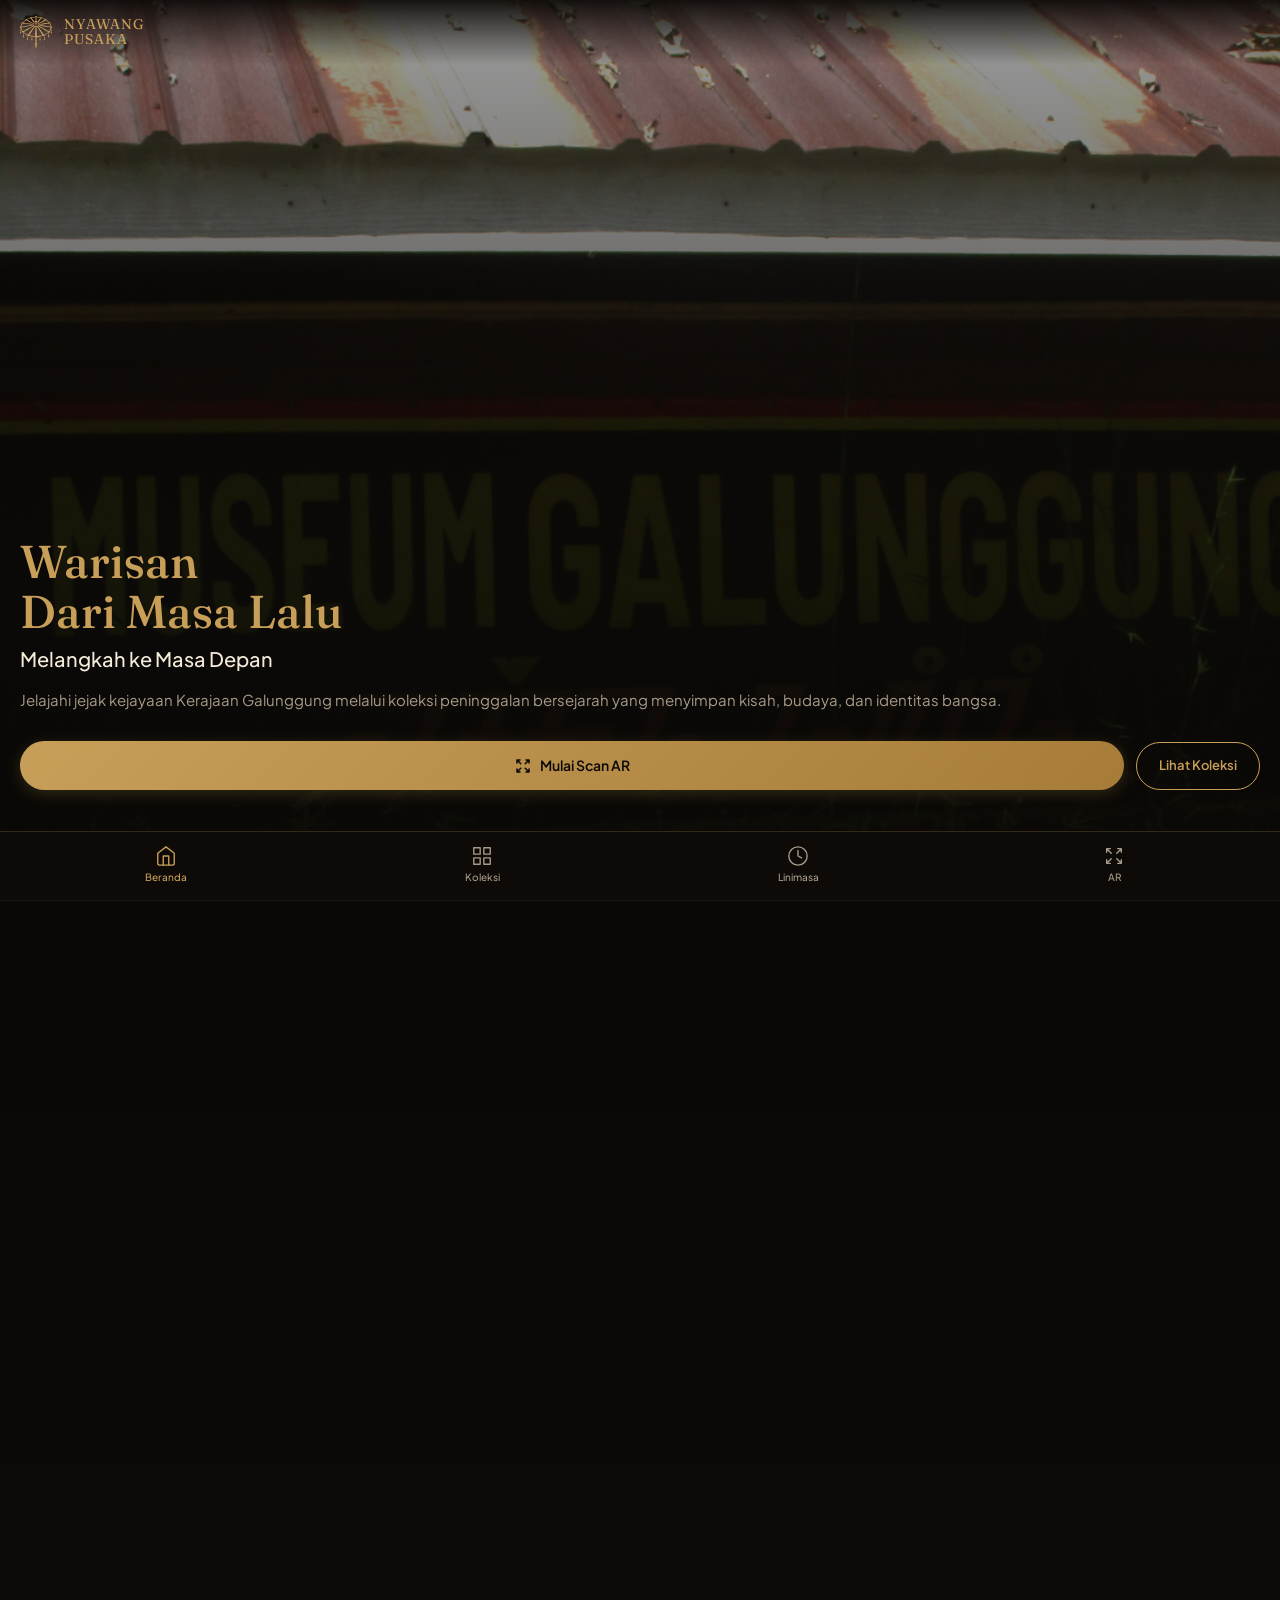
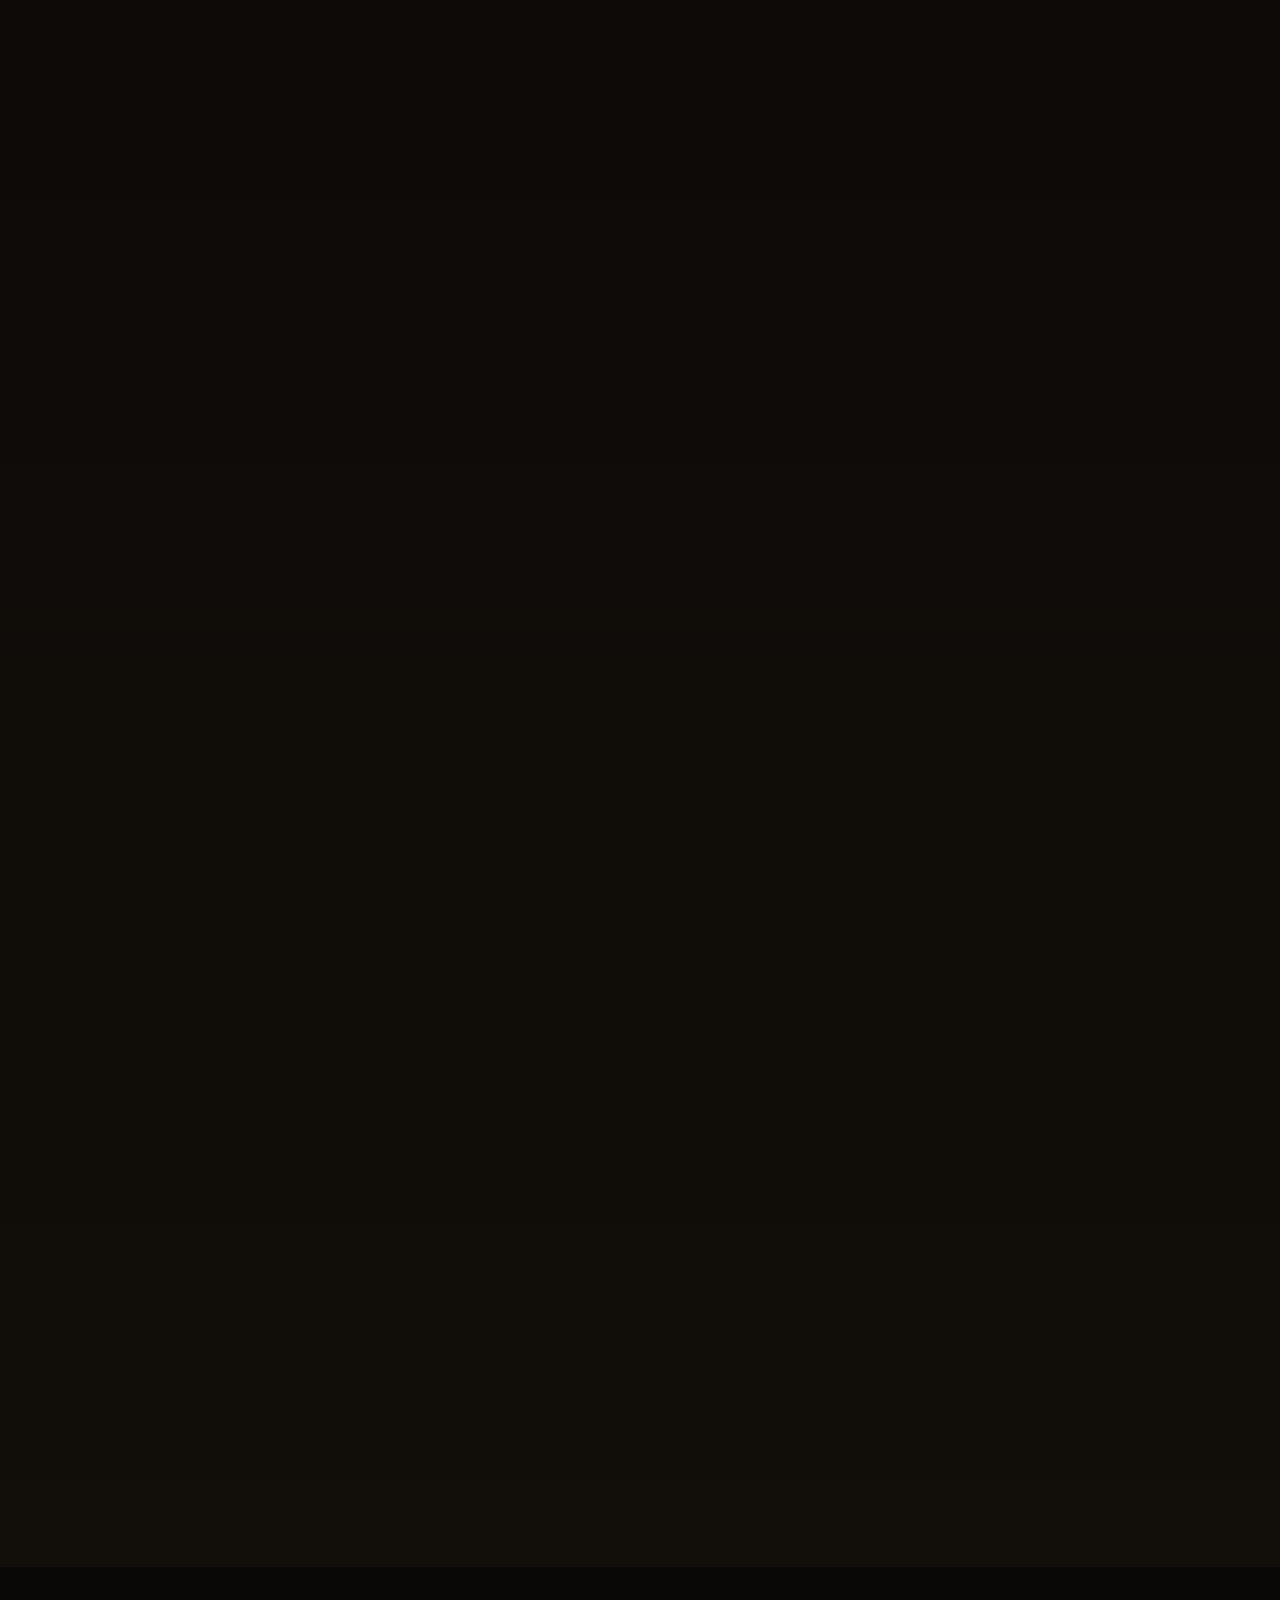
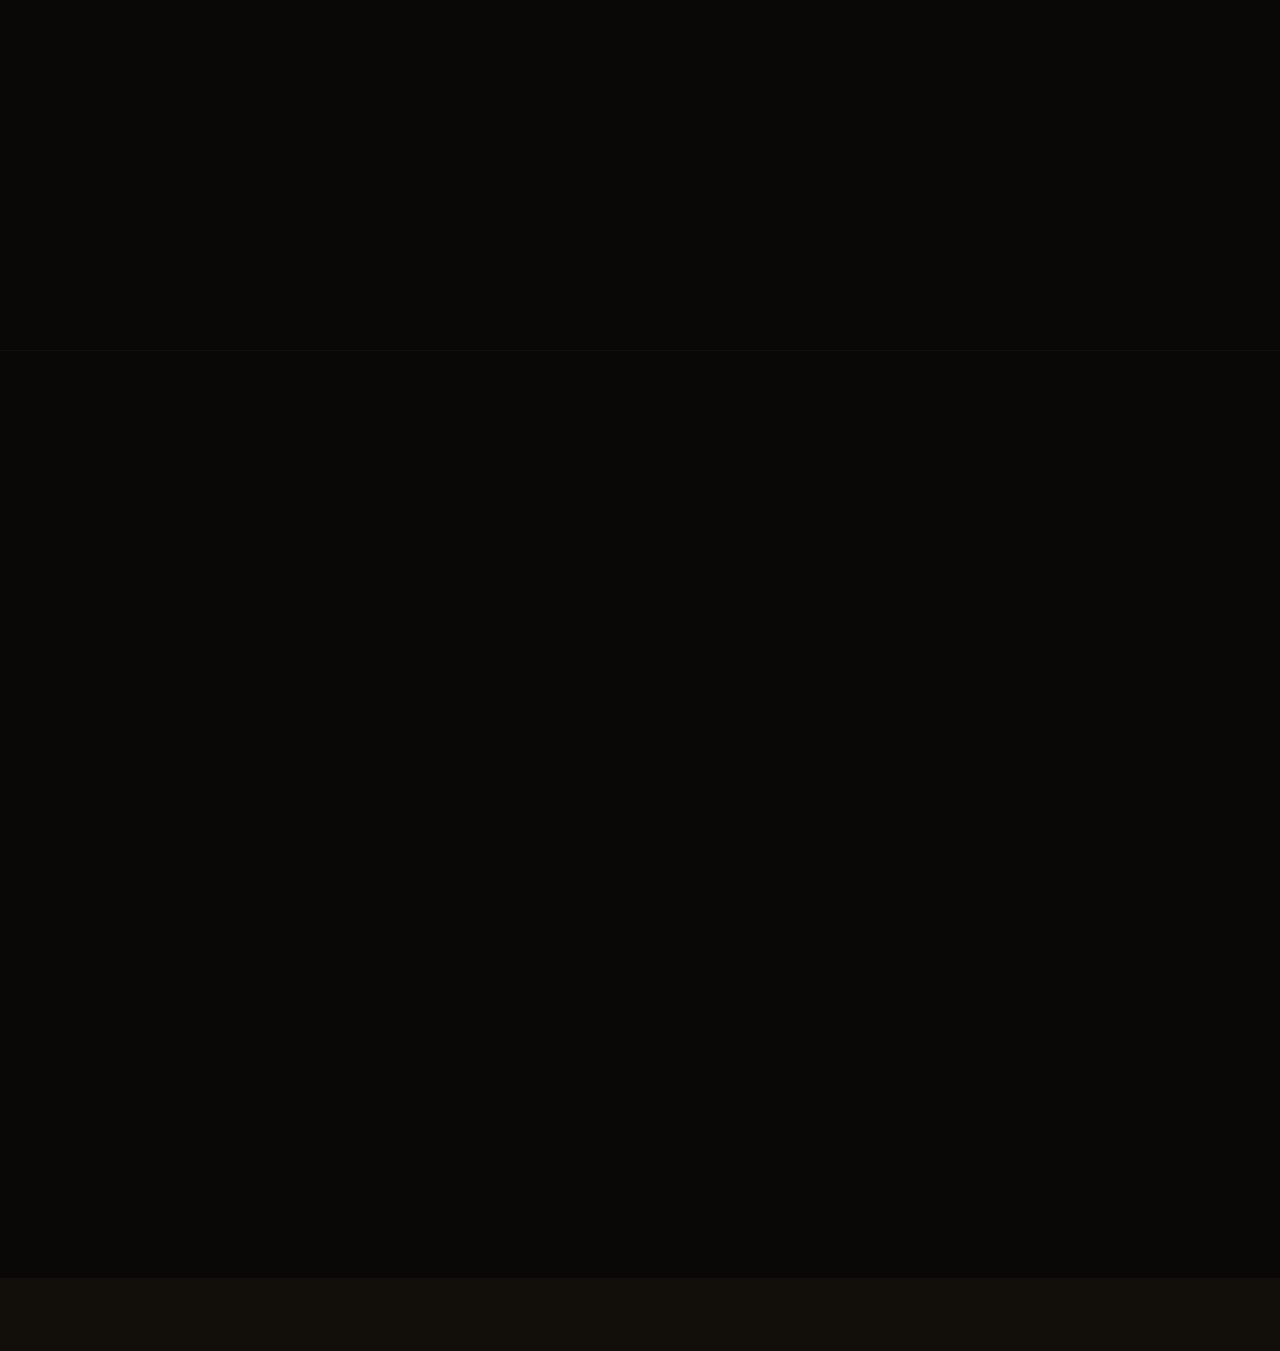
==== index.html @ e5da41cb "Initial commit project AR" ====
<!DOCTYPE html>
<html lang="id">
<head>
  <meta charset="utf-8" />
  <meta name="viewport" content="width=device-width, initial-scale=1, viewport-fit=cover, interactive-widget=resizes-content" />
  <meta name="theme-color" content="#100c08" />
  <meta name="color-scheme" content="dark" />
  <meta name="mobile-web-app-capable" content="yes" />
  <meta name="apple-mobile-web-app-capable" content="yes" />
  <meta name="apple-mobile-web-app-status-bar-style" content="black-translucent" />
  <title>Museum Galunggung — Web AR</title>
  <link rel="icon" type="image/svg+xml" href="assets/icons/museum-logo.svg" />
  <link rel="preconnect" href="https://fonts.gstatic.com" crossorigin />
  <link rel="preconnect" href="https://maps.google.com" crossorigin />
  <link rel="dns-prefetch" href="https://maps.gstatic.com" />
  <link rel="stylesheet" href="css/style.css" />
</head>
<body class="landing-body">

  <!-- TOP NAVBAR -->
  <header class="top-nav">
    <div class="nav-logo">
      <img src="assets/icons/museum-logo.svg" alt="Logo" width="32" height="32" onerror="this.style.display='none'">
      <div class="logo-text">
        <span>NYAWANG</span>
        <span>PUSAKA</span>
      </div>
    </div>
  </header>

  <!-- 1. HERO SECTION -->
  <section class="hero-section" id="beranda">
    <div class="hero-bg">
      <img src="assets/images/gambar-depan.png" alt="Hero" fetchpriority="high" decoding="async" onerror="this.src='assets/icons/photo-placeholder.svg'">
      <div class="hero-overlay"></div>
    </div>
    <div class="hero-content">
      <h1>Warisan<br>Dari Masa Lalu</h1>
      <h2>Melangkah ke Masa Depan</h2>
      <p>Jelajahi jejak kejayaan Kerajaan Galunggung melalui koleksi peninggalan bersejarah yang menyimpan kisah, budaya, dan identitas bangsa.</p>
      <div class="hero-actions">
        <a href="petunjuk.html" class="btn btn-primary">
          <svg viewBox="0 0 24 24" width="18" height="18" fill="none" stroke="currentColor" stroke-width="2" stroke-linecap="round" stroke-linejoin="round" aria-hidden="true"><path d="M4 8V4m0 0h4M4 4l5 5m11-1V4m0 0h-4m4 0l-5 5M4 16v4m0 0h4m-4 0l5-5m11 5v-4m0 4h-4m4 0l-5-5"></path></svg>
          <span>Mulai Scan AR</span>
        </a>
        <a href="#koleksi-unggulan" class="btn btn-outline">Lihat Koleksi</a>
      </div>
    </div>
  </section>

  <!-- 2. AR EXPERIENCE (Inti Skripsi) -->
  <section class="section-container ar-section" id="ar-cta">
    <div class="section-header centered">
      <p class="eyebrow">AUGMENTED REALITY</p>
      <h2 class="section-title">Jelajahi Museum via Web AR</h2>
      <p class="section-desc">
        Scan marker pada setiap koleksi peninggalan Kerajaan Galunggung menggunakan
        kamera ponsel Anda — lihat objek 3D, dengar narasi, dan baca deskripsi
        mendalam tanpa perlu install aplikasi.
      </p>
    </div>

    <!-- 4 Fitur Utama -->
    <div class="ar-features">
      <div class="ar-feat">
        <div class="ar-feat-icon">
          <svg viewBox="0 0 24 24" fill="none" stroke="currentColor" stroke-width="1.7" stroke-linecap="round" stroke-linejoin="round"><path d="M23 7l-7 5 7 5V7z"/><rect x="1" y="5" width="15" height="14" rx="2" ry="2"/></svg>
        </div>
        <h4>Scan 3D</h4>
        <p>Objek pusaka muncul sebagai model 3D realistis ketika kamera mendeteksi marker.</p>
      </div>
      <div class="ar-feat">
        <div class="ar-feat-icon">
          <svg viewBox="0 0 24 24" fill="none" stroke="currentColor" stroke-width="1.7" stroke-linecap="round" stroke-linejoin="round"><polygon points="11 5 6 9 2 9 2 15 6 15 11 19 11 5"/><path d="M19.07 4.93a10 10 0 0 1 0 14.14M15.54 8.46a5 5 0 0 1 0 7.07"/></svg>
        </div>
        <h4>Audio Narasi</h4>
        <p>Dengarkan penjelasan langsung dari narator tentang filosofi dan sejarah setiap benda.</p>
      </div>
      <div class="ar-feat">
        <div class="ar-feat-icon">
          <svg viewBox="0 0 24 24" fill="none" stroke="currentColor" stroke-width="1.7" stroke-linecap="round" stroke-linejoin="round"><path d="M14 2H6a2 2 0 0 0-2 2v16a2 2 0 0 0 2 2h12a2 2 0 0 0 2-2V8z"/><polyline points="14 2 14 8 20 8"/><line x1="16" y1="13" x2="8" y2="13"/><line x1="16" y1="17" x2="8" y2="17"/></svg>
        </div>
        <h4>Deskripsi Lengkap</h4>
        <p>Materi penelitian, pamor, asal usul, dan periode benda ditampilkan secara detail.</p>
      </div>
      <div class="ar-feat">
        <div class="ar-feat-icon">
          <svg viewBox="0 0 24 24" fill="none" stroke="currentColor" stroke-width="1.7" stroke-linecap="round" stroke-linejoin="round"><circle cx="12" cy="12" r="10"/><line x1="2" y1="12" x2="22" y2="12"/><path d="M12 2a15.3 15.3 0 0 1 4 10 15.3 15.3 0 0 1-4 10 15.3 15.3 0 0 1-4-10 15.3 15.3 0 0 1 4-10z"/></svg>
        </div>
        <h4>Ga Perlu Install</h4>
        <p>Hanya butuh browser modern — jalankan langsung tanpa instal aplikasi tambahan.</p>
      </div>
    </div>

    <!-- Phone mockup + CTA -->
    <div class="ar-cta-wrap">
      <div class="ar-phone-mockup">
        <div class="phone-frame">
          <img src="assets/images/keris-1.jpg" alt="AR Preview" class="ar-preview-img" loading="lazy" decoding="async" onerror="this.src='assets/icons/photo-placeholder.svg'">
          <div class="ar-scan-overlay">
            <div class="scan-bracket">
              <svg viewBox="0 0 24 24" fill="none" stroke="var(--gold-500)" stroke-width="1.5"><path d="M4 8V4m0 0h4M4 4l5 5m11-1V4m0 0h-4m4 0l-5 5M4 16v4m0 0h4m-4 0l5-5m11 5v-4m0 4h-4m4 0l-5-5"></path></svg>
            </div>
            <p>Arahkan kamera ke marker koleksi — model 3D &amp; narasi siap diputar.</p>
          </div>
        </div>
      </div>

      <div class="ar-cta-side">
        <div class="ar-cta-box">
          <h3>Cara Pakainya Gampang:</h3>
          <ol class="ar-steps">
            <li><span>1</span> Klik tombol di bawah ini untuk membuka pemindai AR.</li>
            <li><span>2</span> Izinkan akses kamera, lalu arahkan ke marker di Museum.</li>
            <li><span>3</span> Nikmati narasi audio &amp; informasi lengkapnya.</li>
          </ol>
          <a href="ar.html" class="btn btn-primary full">
            <svg viewBox="0 0 24 24" width="18" height="18" fill="none" stroke="currentColor" stroke-width="2" stroke-linecap="round" stroke-linejoin="round" aria-hidden="true"><path d="M4 8V4m0 0h4M4 4l5 5m11-1V4m0 0h-4m4 0l-5 5M4 16v4m0 0h4m-4 0l5-5m11 5v-4m0 4h-4m4 0l-5-5"></path></svg>
            <span>Buka Pemindai AR</span>
          </a>
          
        </div>
      </div>
    </div>
  </section>

  <!-- 3. KOLEKSI UNGGULAN (Carousel) -->
  <section class="section-container" id="koleksi-unggulan">
    <div class="section-header">
      <p class="eyebrow">KOLEKSI</p>
      <div class="header-row">
        <h2 class="section-title">Koleksi Unggulan</h2>
        <a href="#ar-cta" class="link-all">Coba AR &rarr;</a>
      </div>
      <p class="section-desc">Peninggalan berharga lintas zaman — dari era Kerajaan Galunggung, Pemerintahan Sukakerta, transisi menjadi Kabupaten Tasikmalaya, hingga Peninggalan Kerajaan Mataram & Pajajaran yang menjadi saksi bisu perjalanan sejarah.</p>
    </div>

    <div class="carousel-wrapper">
      <button class="nav-arrow left" id="btn-prev">&lsaquo;</button>
      <div class="koleksi-carousel" id="koleksi-carousel">
        <!-- Injected via JS -->
      </div>
      <button class="nav-arrow right" id="btn-next">&rsaquo;</button>
    </div>
    <div class="carousel-dots" id="carousel-dots"></div>
  </section>

  <!-- 4. LINIMASA SEJARAH (Vertical Timeline - Accordion) -->
  <section class="section-container" id="timeline">
    <div class="section-header">
      <p class="eyebrow">LINIMASA</p>
      <h2 class="section-title">Sejarah Kerajaan Galunggung</h2>
      <p class="section-desc">Klik setiap periode untuk melihat sejarah lebih lengkap: dari Galunggung, Sukakerta, hingga menjadi Kabupaten Tasikmalaya.</p>
    </div>

    <div class="vertical-timeline" id="v-timeline">
      <!-- [1] PRA KERAJAAN -->
      <div class="v-timeline-item" data-period="pra">
        <div class="v-timeline-dot"><div class="dot-inner"></div></div>
        <div class="v-timeline-content">
          <div class="v-timeline-head">
            <div>
              <h3>Pra Kerajaan</h3>
              <p class="era">Sebelum abad ke-7</p>
            </div>
            <svg class="v-chevron" viewBox="0 0 24 24" fill="none" stroke="currentColor" stroke-width="2" stroke-linecap="round" stroke-linejoin="round"><polyline points="6 9 12 15 18 9"/></svg>
          </div>
          <div class="v-timeline-body">
            <p class="desc">Wilayah Galunggung telah dikenal sebagai pusat permukiman dan kegiatan spiritual masyarakat Sunda sejak zaman prasejarah.</p>
            <div class="v-expand">
              <div class="v-expand-inner">
                <h4>Latar Belakang</h4>
                <p>Daerah di kaki Gunung Galunggung sejak lama menjadi tempat berkumpulnya para resi dan pertapa. Lahan yang subur di lereng gunung dan ketersediaan sumber mata air menjadikan wilayah ini tumbuh sebagai perkampungan permanen masyarakat Sunda awal.</p>
                <h4>Bukti Arkeologis</h4>
                <ul>
                  <li>Temuan alat-alat batu di daerah Sariwangi dan sekitarnya</li>
                  <li>Sisa-sisa pemukiman kuno di lereng barat Gunung Galunggung</li>
                  <li>Peninggalan situs spiritual tempat para resi bertapa</li>
                </ul>
              </div>
            </div>
          </div>
        </div>
      </div>

      <!-- [2] KERAJAAN GALUNGGUNG -->
      <div class="v-timeline-item" data-period="galunggung">
        <div class="v-timeline-dot"></div>
        <div class="v-timeline-content">
          <div class="v-timeline-head">
            <div>
              <h3>Kerajaan Galunggung</h3>
              <p class="era">Abad ke-7 – abad ke-13</p>
            </div>
            <svg class="v-chevron" viewBox="0 0 24 24" fill="none" stroke="currentColor" stroke-width="2" stroke-linecap="round" stroke-linejoin="round"><polyline points="6 9 12 15 18 9"/></svg>
          </div>
          <div class="v-timeline-body">
            <p class="desc">Galunggung tumbuh sebagai pusat kewibawaan di Tatar Sunda, tempat melegitimasi para raja.</p>
            <div class="v-expand">
              <div class="v-expand-inner">
                <h4>Awal Berdirinya Kerajaan</h4>
                <p>Dimulai pada abad ke-7 sampai abad ke-12, diketahui adanya suatu bentuk Pemerintahan Kebataraan dengan pusat pemerintahannya di sekitar Galunggung. Batara atau sesepuh yang memerintah pada masa tersebut adalah sang batara Semplakwaja, Batara Kuncung Putih, Batara Kawindu, Batara Wastuhayu, dan Batari Hyang.</p>
                <p>Pada masa pemerintahannya mengalami perubahan bentuk dari kebataraan menjadi kerajaan. Kerajaan ini bernama <strong>Kerajaan Galunggung</strong> yang berdiri pada tanggal <strong>13 Bhadrapada 1033 Saka, atau 21 Agustus 1111</strong> dengan penguasa pertamanya <strong>Batari Hyang</strong>.</p>
                <h4>Raja-raja Galunggung</h4>
                <p>Galunggung ini bertahan hingga <strong>6 raja</strong> yang masih keturunan Batari Hyang. Pada masanya, Galunggung bukan sekadar wilayah politik, melainkan pusat spiritual tempat dilaksanakannya upacara penetapan (melegitimasi) raja-raja Sunda sebelum memangku jabatan.</p>
                <div class="v-quote">
                  <p>"Galunggung sebagai <em>Pusat Kewibawaan</em> — tempat raja-raja Tatar Sunda menerima anugerah kekuasaan."</p>
                </div>
              </div>
            </div>
          </div>
        </div>
      </div>

      <!-- [3] PEMERINTAHAN SUKAKERTA -->
      <div class="v-timeline-item" data-period="sukakerta">
        <div class="v-timeline-dot"></div>
        <div class="v-timeline-content">
          <div class="v-timeline-head">
            <div>
              <h3>Pemerintahan Sukakerta</h3>
              <p class="era">Abad ke-13 – abad ke-20</p>
            </div>
            <svg class="v-chevron" viewBox="0 0 24 24" fill="none" stroke="currentColor" stroke-width="2" stroke-linecap="round" stroke-linejoin="round"><polyline points="6 9 12 15 18 9"/></svg>
          </div>
          <div class="v-timeline-body">
            <p class="desc">Setelah masa kerajaan, wilayah Galunggung bergabung ke dalam Pemerintahan Sukakerta sebagai cikal bakal Kabupaten Tasikmalaya.</p>
            <div class="v-expand">
              <div class="v-expand-inner">
                <h4>Latar Belakang Sukakerta</h4>
                <p>Terbentuknya Pemerintahan di Sukakerta berkaitan erat dengan kemunduran serta kehancuran Majapahit di Jawa Timur, karena disanalah cikal bakalnya Sukakerta.</p>
                <h4>3 Periode Sukakerta</h4>
                <div class="v-subperiod">
                  <p class="v-sub-head">Periode 1 — Sukapura (1632 – 1628)</p>
                  <p>Kabupaten Sukapura berdiri dan diresmikan pada <strong>26 Juli 1632</strong>, yang menjadi bupati pertamanya adalah <strong>Rd. Wirawangsa</strong>. Diangkatnya menjadi bupati dikarenakan beliau mampu meredam dan menghentikan Perang Dipati Ukur, dan setelah menjadi bupati nama beliau diganti menjadi <strong>Rd. Tumenggung Wiradadaha ke-I</strong>, yang mengandung arti Wira "prajurit/satria" dan Dadaha "penuh keberanian".</p>
                </div>
                <div class="v-subperiod">
                  <p class="v-sub-head">Periode 2 — Sukakerta (1521 – 1535 &amp; 1829 – 1901)</p>
                  <p>Sukakerta memiliki arti <strong>Suka ("Tiang") dan Pura ("Negara")</strong>. Dimulai pada tahun <strong>1521 – 1535</strong>, dibawah pimpinan <strong>Sri Gading Anteg</strong> yang beribukota di <strong>Dayeuh Tengah (Salopa)</strong>.</p>
                  <p>Periode Sukakerta berlanjut pada tahun <strong>1813 – 1814</strong>, dibawah pimpinan <strong>Bupati Wirawangsa (Wiradadaha I)</strong>, dan ibukota dipindahkan ke <strong>Tasikmalaya</strong>.</p>
                  <p>Sukakerta memiliki pusat pemerintahannya di Sukakerta tepatnya di Leuwi Loa (belakang Kecamatan Sukaraja sekarang).</p>
                </div>
                <div class="v-subperiod">
                  <p class="v-sub-head">Periode 3 — Tasikmalaya (1901 – sekarang)</p>
                  <p>Tahun 1909 nama Kabupaten Sukapura berubah menjadi <strong>Kabupaten Tasikmalaya</strong> dibawah pimpinan <strong>R.A.A. Wiatanuningrat (1908 – 1937)</strong>.</p>
                </div>
              </div>
            </div>
          </div>
        </div>
      </div>

      <!-- [4] KABUPATEN TASIKMALAYA -->
      <div class="v-timeline-item" data-period="tasikmalaya">
        <div class="v-timeline-dot"></div>
        <div class="v-timeline-content">
          <div class="v-timeline-head">
            <div>
              <h3>Kabupaten Tasikmalaya</h3>
              <p class="era">Abad ke-19 – sekarang</p>
            </div>
            <svg class="v-chevron" viewBox="0 0 24 24" fill="none" stroke="currentColor" stroke-width="2" stroke-linecap="round" stroke-linejoin="round"><polyline points="6 9 12 15 18 9"/></svg>
          </div>
          <div class="v-timeline-body">
            <p class="desc">Perkembangan nama dari Sukapura menjadi Kabupaten Tasikmalaya modern yang kita kenal hari ini.</p>
            <div class="v-expand">
              <div class="v-expand-inner">
                <h4>Lahirnya Nama Tasikmalaya</h4>
                <p><strong>Tahun 1820</strong> muncul nama distrik <strong>Tasikmalaija op Tjitjiariang (Tasikmalaya atau Cicariang)</strong>. Kemudian pada <strong>Tahun 1839</strong> menjadi distrik Tasikmalaija.</p>
                <p>Perkembangan administrasi pemerintahan terus berlanjut hingga akhirnya <strong>Tahun 1909</strong>, nama Kabupaten Sukapura secara resmi berubah menjadi <strong>Kabupaten Tasikmalaya</strong>.</p>
                <h4>Bupati Pertama Kabupaten Tasikmalaya</h4>
                <div class="v-quote">
                  <p>Raden Aria Aria Wiatanuningrat<br><span>Memerintah 1908 – 1937</span></p>
                </div>
                <p>Di bawah kepemimpinannya, struktur pemerintahan kabupaten mulai ditata secara modern, dan Museum Galunggung yang kita kenal kini mulai diinisiasi sebagai tempat pelestarian peninggalan sejarah.</p>
              </div>
            </div>
          </div>
        </div>
      </div>

      <!-- [5] PENINGGALAN KINI -->
      <div class="v-timeline-item" data-period="kini">
        <div class="v-timeline-dot"></div>
        <div class="v-timeline-content">
          <div class="v-timeline-head">
            <div>
              <h3>Peninggalan Kini</h3>
              <p class="era">Abad ke-20 – sekarang</p>
            </div>
            <svg class="v-chevron" viewBox="0 0 24 24" fill="none" stroke="currentColor" stroke-width="2" stroke-linecap="round" stroke-linejoin="round"><polyline points="6 9 12 15 18 9"/></svg>
          </div>
          <div class="v-timeline-body">
            <p class="desc">Pusaka dan naskah kuno dirawat di Museum Galunggung untuk generasi mendatang.</p>
            <div class="v-expand">
              <div class="v-expand-inner">
                <h4>Peran Museum Galunggung</h4>
                <p>Pada masa kini, peninggalan sejarah Kerajaan Galunggung seperti keris, tombak, perhiasan, cupu perak, dan naskah-naskah kuno dirawat dengan baik di Museum Galunggung yang berada di Kecamatan Sariwangi, Kabupaten Tasikmalaya.</p>
                <h4>Nilai Penting Pelestarian</h4>
                <ul>
                  <li>Menyimpan bukti fisik perjalanan peradaban Sunda kuno</li>
                  <li>Mewariskan nilai-nilai kepemimpinan dan spiritualitas leluhur</li>
                  <li>Menjadi sarana edukasi sejarah bagi generasi muda</li>
                  <li>Mendukung pariwisata budaya di Kabupaten Tasikmalaya</li>
                </ul>
                <h4>Dibawa ke Masa Depan</h4>
                <p>Melalui inovasi seperti <strong>Web Augmented Reality</strong> yang Anda kunjungi ini, koleksi peninggalan Galunggung dapat dijelajahi oleh siapa saja dari mana saja, membawa warisan 10 abad lalu ke dalam genggaman generasi masa kini.</p>
              </div>
            </div>
          </div>
        </div>
      </div>
    </div>
  </section>

  <!-- 5. TENTANG MUSEUM (Gabungan: Stats, Jam, Lokasi) -->
  <section class="section-container" id="tentang">
    <div class="section-header">
      <p class="eyebrow">MUSEUM GALUNGGUNG</p>
      <h2 class="section-title">Tentang Museum</h2>
    </div>
    
    <p class="section-desc">
      Museum Galunggung adalah pusat pelestarian benda bersejarah dari Kerajaan Galunggung, Pemerintahan Sukakerta, hingga periode awal Kabupaten Tasikmalaya. Berdiri di kaki Gunung Galunggung, museum ini bertujuan untuk menjaga warisan budaya leluhur, serta menjadi sarana edukasi dan riset bagi generasi mendatang.
    </p>

    <div class="stats-grid">
      <div class="stat-item">
        <svg viewBox="0 0 24 24" fill="none" stroke="var(--gold-500)" stroke-width="1.5"><path d="M4 19V5a2 2 0 0 1 2-2h13.4a.5.5 0 0 1 .49.79l-2.5 3.51a.5.5 0 0 0 0 .58l2.5 3.5a.5.5 0 0 1-.49.79H6"></path></svg>
        <div>
          <p class="stat-label">Koleksi</p>
          <p class="stat-value">500+</p>
        </div>
      </div>
      <div class="stat-item">
        <svg viewBox="0 0 24 24" fill="none" stroke="var(--gold-500)" stroke-width="1.5"><rect x="3" y="4" width="18" height="18" rx="2" ry="2"></rect><line x1="16" y1="2" x2="16" y2="6"></line><line x1="8" y1="2" x2="8" y2="6"></line><line x1="3" y1="10" x2="21" y2="10"></line></svg>
        <div>
          <p class="stat-label">Tahun Berdiri</p>
          <p class="stat-value">2020</p>
        </div>
      </div>
    </div>

    <img src="assets/images/bangunan-museum.jpg" class="museum-img" loading="lazy" decoding="async" onerror="this.style.display='none'">

    <!-- Sub Section: Info Kunjungan (Gabung ke Tentang Museum) -->
    <div class="sub-section-block" style="margin-top: 36px;">
      <div class="section-header" style="margin-bottom: 14px;">
        <p class="eyebrow" style="font-size: 9.5px;">INFO KUNJUNGAN</p>
        <h2 class="section-title" style="font-size: clamp(19px, 5.2vw, 24px);">Jam Buka &amp; Lokasi</h2>
      </div>

      <div class="info-cards">
        <!-- Jam Buka -->
        <div class="info-card">
          <div class="info-card-header">
            <div class="info-card-icon">
              <svg viewBox="0 0 24 24" fill="none" stroke="currentColor" stroke-width="1.7" stroke-linecap="round" stroke-linejoin="round"><circle cx="12" cy="12" r="10"/><polyline points="12 6 12 12 16 14"/></svg>
            </div>
            <h3>Jam Operasional</h3>
          </div>
          <ul class="schedule-list">
            <li>
              <span class="schedule-day">Senin — Jumat</span>
              <span class="schedule-time">08.00 — 12.00 WIB <span class="tag">(Sampai Dzuhur)</span></span>
            </li>
            <li>
              <span class="schedule-day">Sabtu — Minggu</span>
              <span class="schedule-time">08.00 — 16.00 WIB <span class="tag weekend">Libur tetap buka</span></span>
            </li>
            <li class="closed">
              <span class="schedule-day">Hari Besar Nasional</span>
              <span class="schedule-time">Tutup</span>
            </li>
          </ul>
          <p class="schedule-note">*Waktu kunjungan dapat berubah sewaktu-waktu. Disarankan datang 30 menit sebelum jam tutup.</p>
        </div>

        <!-- Lokasi -->
        <div class="info-card">
          <div class="info-card-header">
            <div class="info-card-icon">
              <svg viewBox="0 0 24 24" fill="none" stroke="currentColor" stroke-width="1.7" stroke-linecap="round" stroke-linejoin="round"><path d="M21 10c0 7-9 13-9 13s-9-6-9-13a9 9 0 0 1 18 0z"/><circle cx="12" cy="10" r="3"/></svg>
            </div>
            <h3>Lokasi Museum</h3>
          </div>
          <p class="alamat">
            Jl. Raya Sariwangi – Gunung Galunggung No. 12,<br>
            Kec. Sariwangi, Kab. Tasikmalaya, Jawa Barat 46468
          </p>

          <div class="map-wrap">
            <iframe
              title="Peta Museum Galunggung"
              class="museum-map"
              loading="lazy"
              referrerpolicy="no-referrer-when-downgrade"
              src="https://www.google.com/maps/embed?pb=!1m14!1m8!1m3!1d2056.530707898102!2d108.0663238!3d-7.3028923!3m2!1i1024!2i768!4f13.1!3m3!1m2!1s0x2e6f53f1cb7bca85%3A0x41ee60a8787d71e1!2sMUSEUM%20GALUNGGUNG!5e0!3m2!1sid!2sid!4v1727610000000!5m2!1sid!2sid">
            </iframe>
            <a
              href="https://www.google.com/maps/place/MUSEUM+GALUNGGUNG/@-7.3028923,108.0663238,514m/data=!3m1!1e3!4m6!3m5!1s0x2e6f53f1cb7bca85:0x41ee60a8787d71e1!8m2!3d-7.3032026!4d108.0659628!16s%2Fg%2F11llgy29l7?entry=ttu"
              target="_blank"
              rel="noopener noreferrer"
              class="map-cta btn btn-outline small"
            >
              <svg viewBox="0 0 24 24" width="16" height="16" fill="none" stroke="currentColor" stroke-width="2" stroke-linecap="round" stroke-linejoin="round" aria-hidden="true"><path d="M9 19H7a2 2 0 0 1-2-2V7a2 2 0 0 1 2-2h6m4 0h2a2 2 0 0 1 2 2v3m-6-5 7 7"/><path d="M12 22v-7m0 7 4-4m-4 4-4-4"/></svg>
              <span>Buka di Google Maps</span>
            </a>
          </div>
        </div>
      </div>
    </div>
  </section>

  <!-- 6. PENUTUP -->
  <section class="section-container closing-section" id="penutup">
    <div class="footer-quote">
      <p class="quote-text">"Bukan sekadar benda,<br>tapi cerita yang tak pernah<br>benar-benar usai."</p>
    </div>
    <div style="height: 24px;"></div>
    <div class="closing-cta">
      <p>Mau lihat langsung koleksi 3D-nya?</p>
      <a href="ar.html" class="btn btn-outline small">
        <svg viewBox="0 0 24 24" width="16" height="16" fill="none" stroke="currentColor" stroke-width="2" stroke-linecap="round" stroke-linejoin="round" aria-hidden="true"><path d="M4 8V4m0 0h4M4 4l5 5m11-1V4m0 0h-4m4 0l-5 5M4 16v4m0 0h4m-4 0l5-5m11 5v-4m0 4h-4m4 0l-5-5"></path></svg>
        <span>Buka AR Sekali Lagi</span>
      </a>
    </div>
    <div style="height: 40px;"></div>

    <!-- CREDIT SECTION -->
    <div class="credit-footer" role="contentinfo">
      <div class="credit-divider" aria-hidden="true"></div>
      <div class="credit-inner">
        <p class="credit-label">Kredit Teknis &amp; Sumber Daya</p>

        <div class="credit-attributions">
          <div class="credit-attrib-item">
            <p class="credit-attrib-label">Tipografi</p>
            <p class="credit-attrib-value">
              <strong>Fraunces</strong> (heading) &middot;
              <strong>Plus Jakarta Sans</strong> (body)
              <span class="credit-attrib-src">oleh Google Fonts</span>
            </p>
          </div>
          <div class="credit-attrib-item">
            <p class="credit-attrib-label">Ikonografi</p>
            <p class="credit-attrib-value">
              <strong>Lucide Icons</strong>, <strong>Feather Icons</strong>,
              dan ikon ilustrasi custom
              <span class="credit-attrib-src">via open source &amp; desain mandiri</span>
            </p>
          </div>
          <div class="credit-attrib-item">
            <p class="credit-attrib-label">Mesin Web AR</p>
            <p class="credit-attrib-value">
              <strong>MindAR</strong> v1.2.5
              <span class="credit-attrib-src">Image Tracking Engine</span>
            </p>
          </div>
          <div class="credit-attrib-item">
            <p class="credit-attrib-label">3D Scene Framework</p>
            <p class="credit-attrib-value">
              <strong>A-Frame</strong> v1.4.2
              <span class="credit-attrib-src">WebXR oleh Mozilla</span>
            </p>
          </div>
          <div class="credit-attrib-item">
            <p class="credit-attrib-label">Model 3D</p>
            <p class="credit-attrib-value">
              Format <strong>.glb</strong> / glTF 2.0
              <span class="credit-attrib-src">diproses melalui Blender</span>
            </p>
          </div>
          <div class="credit-attrib-item">
            <p class="credit-attrib-label">Konten Sejarah</p>
            <p class="credit-attrib-value">
              Dokumen internal &amp; buletin Museum Galunggung
              <span class="credit-attrib-src">Sariwangi, Kab. Tasikmalaya</span>
            </p>
          </div>
        </div>

        <p class="credit-meta">
          Museum Galunggung | Ilham Febrian Dzulkifli &copy; <span id="credit-year">2026</span>
          &middot; Seluruh hak cipta dilindungi undang-undang.
        </p>
      </div>
    </div>

    <div style="height: calc(80px + env(safe-area-inset-bottom));"></div> <!-- Spacing for bottom nav -->
  </section>

  <!-- BOTTOM NAVIGATION -->
  <nav class="bottom-nav">
    <a href="#beranda" class="nav-item active">
      <svg viewBox="0 0 24 24" fill="none" stroke="currentColor" stroke-width="1.5" stroke-linecap="round" stroke-linejoin="round"><path d="M3 9l9-7 9 7v11a2 2 0 0 1-2 2H5a2 2 0 0 1-2-2z"></path><polyline points="9 22 9 12 15 12 15 22"></polyline></svg>
      <span>Beranda</span>
    </a>
    <a href="#koleksi-unggulan" class="nav-item">
      <svg viewBox="0 0 24 24" fill="none" stroke="currentColor" stroke-width="1.5" stroke-linecap="round" stroke-linejoin="round"><rect x="3" y="3" width="7" height="7"></rect><rect x="14" y="3" width="7" height="7"></rect><rect x="14" y="14" width="7" height="7"></rect><rect x="3" y="14" width="7" height="7"></rect></svg>
      <span>Koleksi</span>
    </a>
    <a href="#timeline" class="nav-item">
      <svg viewBox="0 0 24 24" fill="none" stroke="currentColor" stroke-width="1.5" stroke-linecap="round" stroke-linejoin="round"><circle cx="12" cy="12" r="10"></circle><polyline points="12 6 12 12 16 14"></polyline></svg>
      <span>Linimasa</span>
    </a>
    <a href="ar.html" class="nav-item">
      <svg viewBox="0 0 24 24" fill="none" stroke="currentColor" stroke-width="1.5" stroke-linecap="round" stroke-linejoin="round"><path d="M4 8V4m0 0h4M4 4l5 5m11-1V4m0 0h-4m4 0l-5 5M4 16v4m0 0h4m-4 0l5-5m11 5v-4m0 4h-4m4 0l-5-5"></path></svg>
      <span>AR</span>
    </a>
  </nav>

  <script src="js/pusaka-data.js"></script>
  <script>
    document.addEventListener("DOMContentLoaded", () => {
      // --- Render Koleksi Unggulan Carousel ---
      const carouselWrap = document.getElementById("koleksi-carousel");
      const carouselDots = document.getElementById("carousel-dots");
      
      if (carouselWrap && typeof PUSAKA_DATA !== "undefined") {
        const highlights = PUSAKA_DATA.filter(x => !x.flag || x.flag !== "ar");
        const AUTOPLAY_MS = 4000;
        let autoplayTimer = null;
        let isUserInteracting = false;
        let activeIdx = 0;

        function scrollToIndex(idx, smooth = true) {
          if (highlights.length === 0) return;
          if (idx < 0) idx = highlights.length - 1;
          if (idx >= highlights.length) idx = 0;
          const firstCard = carouselWrap.querySelector(".unggulan-card");
          if (!firstCard) return;
          const cardWidth = firstCard.offsetWidth;
          const gap = 16;
          carouselWrap.scrollTo({
            left: (cardWidth + gap) * idx,
            behavior: smooth ? "smooth" : "auto"
          });
          activeIdx = idx;
          syncDots(idx);
        }

        function syncDots(idx) {
          if (!carouselDots) return;
          const dots = carouselDots.querySelectorAll(".carousel-dot");
          dots.forEach((dot, i) => dot.classList.toggle("active", i === idx));
        }

        function stopAutoplay() {
          if (autoplayTimer) {
            clearInterval(autoplayTimer);
            autoplayTimer = null;
          }
        }

        function startAutoplay() {
          stopAutoplay();
          autoplayTimer = setInterval(() => {
            if (isUserInteracting) return;
            scrollToIndex((activeIdx + 1) % highlights.length, true);
          }, AUTOPLAY_MS);
        }

        function scheduleResumeAutoplay(delay = AUTOPLAY_MS) {
          stopAutoplay();
          if (!isUserInteracting) {
            autoplayTimer = setTimeout(() => startAutoplay(), delay);
          }
        }

        const imgWithFallback = (src, alt, cls) => {
          const placeholder = "assets/icons/photo-placeholder.svg";
          return `
            <img src="${src}" alt="${alt}" class="${cls}"
              loading="lazy" decoding="async"
              width="480" height="600"
              onerror="this.onerror=null; if(this.src!=='${placeholder}'){this.src='${placeholder}'; this.classList.add('is-placeholder');}">`;
        };

        highlights.forEach((item, idx) => {
          const card = document.createElement("div");
          card.className = "unggulan-card";
          card.innerHTML = `
            <div class="img-simple-wrap">
              ${imgWithFallback(item.thumb, item.nama, "unggulan-img")}
            </div>
            <div class="unggulan-info">
              <h3>${item.nama}</h3>
              <p class="era">${item.era}</p>
            </div>
          `;
          carouselWrap.appendChild(card);

          const imgEl = card.querySelector(".unggulan-img");
          if (imgEl) {
            const reveal = () => {
              imgEl.classList.add("img-loaded");
              imgEl.style.opacity = "1";
              imgEl.style.visibility = "visible";
            };
            if (imgEl.complete && imgEl.naturalWidth > 0) {
              reveal();
            } else {
              imgEl.addEventListener("load", reveal, { once: true });
              imgEl.addEventListener("decoded", reveal, { once: true });
              imgEl.addEventListener("error", reveal, { once: true });
              setTimeout(reveal, 5000);
            }
          }

          const dot = document.createElement("button");
          dot.className = "carousel-dot";
          if (idx === 0) dot.classList.add("active");
          dot.addEventListener("click", () => {
            scrollToIndex(idx, true);
            stopAutoplay();
            setTimeout(() => startAutoplay(), 2000);
          });
          if(carouselDots) carouselDots.appendChild(dot);
        });

        window.addEventListener("load", () => {
          const allImgs = carouselWrap.querySelectorAll(".unggulan-img");
          allImgs.forEach((img) => {
            img.classList.add("img-loaded");
            img.style.opacity = "1";
            img.style.visibility = "visible";
          });
        }, { once: true });

        let scrollRaf = null;
        carouselWrap.addEventListener("scroll", () => {
          if (scrollRaf) return;
          scrollRaf = requestAnimationFrame(() => {
            scrollRaf = null;
            const cards = carouselWrap.querySelectorAll(".unggulan-card");
            const scrollLeft = carouselWrap.scrollLeft;
            let currentIdx = activeIdx;
            let minDiff = Infinity;
            cards.forEach((card, idx) => {
              const diff = Math.abs(card.offsetLeft - scrollLeft - carouselWrap.offsetLeft);
              if (diff < minDiff) {
                minDiff = diff;
                currentIdx = idx;
              }
            });
            if (currentIdx !== activeIdx) {
              activeIdx = currentIdx;
              syncDots(currentIdx);
            }
          });
        });

        const pauseEvents = ["touchstart", "mousedown", "pointerdown", "mouseenter"];
        pauseEvents.forEach(evt => carouselWrap.addEventListener(evt, () => {
          isUserInteracting = true;
          stopAutoplay();
        }, { passive: true }));

        const resumeEvents = ["touchend", "touchcancel", "mouseup", "pointerup", "mouseleave"];
        resumeEvents.forEach(evt => carouselWrap.addEventListener(evt, () => {
          isUserInteracting = false;
          scheduleResumeAutoplay(AUTOPLAY_MS);
        }, { passive: true }));

        document.addEventListener("visibilitychange", () => {
          if (document.hidden) {
            stopAutoplay();
          } else if (!isUserInteracting) {
            startAutoplay();
          }
        });

        const btnPrev = document.getElementById("btn-prev");
        const btnNext = document.getElementById("btn-next");
        if(btnPrev && btnNext) {
          btnPrev.addEventListener("click", () => {
            scrollToIndex(activeIdx - 1, true);
            scheduleResumeAutoplay(AUTOPLAY_MS);
          });
          btnNext.addEventListener("click", () => {
            scrollToIndex(activeIdx + 1, true);
            scheduleResumeAutoplay(AUTOPLAY_MS);
          });
        }

        window.requestAnimationFrame(() => {
          scrollToIndex(0, false);
          startAutoplay();
        });
      }

      // --- Render Galeri Grid (section #galeri sudah di-remove, kode ini aman skip) ---
      const galeriGrid = document.getElementById("galeri-grid");
      if (galeriGrid && typeof PUSAKA_DATA !== "undefined") {
        // (opsional: jika nanti section galeri diaktifkan kembali)
      }

      // --- Anatomi 5 Pusaka (Tabs + Hotspots dinamis) ---
      const ANATOMI_DATA = {
        keris: {
          image: "assets/images/keris-1.jpg",
          hotspots: [
            { top: "10%",  left: "52%", title: "Wilah (Ujung Bilah)",       desc: "Bagian paling tajam, lambang ketegasan dalam mengambil keputusan." },
            { top: "30%",  left: "48%", title: "Pamor (Corak Besi)",         desc: "Perpaduan nikel meteorit dan besi Tosan Aji sebagai pembawa energi pusaka." },
            { top: "55%",  left: "50%", title: "Ganja",                       desc: "Penebal bilah di area hilts, melambangkan fondasi iman yang kokoh." },
            { top: "68%",  left: "52%", title: "Pesi (Tangkai)",              desc: "Bagian yang masuk ke dalam gagang, lambang akar pohon kehidupan." },
            { top: "86%",  left: "50%", title: "Hulu / Gagang Kayu Galih Asem", desc: "Grip dari kayu inti wangi yang tidak lapuk dimakan zaman." },
          ]
        },
        tombak: {
          image: "assets/images/tombak-1.jpg",
          hotspots: [
            { top: "6%",  left: "52%", title: "Cunduk (Ujung Mata)",     desc: "Puncak paling runcing tombak kebesaran, lambang keberanian prajurit." },
            { top: "18%", left: "46%", title: "Selut (Pengait Gagang)",   desc: "Lekukan di pangkal mata tombak agar bilah tidak lepas dari gagang." },
            { top: "32%", left: "50%", title: "Corak Ukir Tangguh",       desc: "Ornamen di pangkal mata yang biasanya menyimpan mantra keamanan." },
            { top: "58%", left: "54%", title: "Gagang Kembang Semangkok", desc: "Gagang kayu pilihan yang tahan cuaca dan tidak mudah patah." },
            { top: "90%", left: "48%", title: "Tacar (Pendolan)",         desc: "Tutup ujung gagang dari logam, lambang penutup doa agar tombak selalu beruntung." },
          ]
        },
        gelang: {
          image: "assets/images/perhiasan-gelang-1.jpg",
          hotspots: [
            { top: "16%", left: "35%", title: "Puseur Jagat",        desc: "Pola pusar dunia di bagian atas, simbol kosmik kesuburan alam." },
            { top: "18%", left: "64%", title: "Aksara Sunda Kuno",   desc: "Ukitan mantra perlindungan keluarga, hanya bisa dibaca oleh sesepuh." },
            { top: "50%", left: "20%", title: "Sendi Buka Gelang",   desc: "Engsel tersembunyi yang hanya bisa dibuka dengan paku kecil khusus." },
            { top: "54%", left: "78%", title: "Lubang Pengunci",     desc: "Kaitan pengaman agar gelang tidak jatuh saat bergerak lincah." },
            { top: "80%", left: "50%", title: "Lebar Emasan 22 Karat", desc: "Lapisan emas 22k bercampur tembaga supaya lentur tapi tidak lekas patah." },
          ]
        },
        anting: {
          image: "assets/images/perhiasan-anting-1.jpg",
          hotspots: [
            { top: "8%",  left: "50%", title: "Cangkuk Anting",       desc: "Peniti penahan agar anting tidak terlepas dari cuping telinga." },
            { top: "22%", left: "48%", title: "Rangka Hias Bunga",    desc: "Susunan bunga melati sebagai simbol kesucian putri keraton." },
            { top: "46%", left: "52%", title: "Liontin Taji Ayam",    desc: "Ornamen taji ayam khas Galunggung yang melambangkan keberanian." },
            { top: "70%", left: "46%", title: "Lapisan Emas Sepuh",   desc: "Perak dasar yang dilapis emas dengan madu dan daun jati agar awet." },
            { top: "90%", left: "54%", title: "Piala Ujung",          desc: "Bola kecil penyeimbang di ujung agar anting tidak berayun berlebih." },
          ]
        },
        cupu: {
          image: "assets/images/cupu-perak.jpg",
          hotspots: [
            { top: "12%", left: "50%", title: "Kuncup Kencana",        desc: "Tutup cupu berbentuk kuncup bunga teratai, simbol harapan baru." },
            { top: "26%", left: "46%", title: "Ukiran Pohon Hayat",    desc: "Diapit dua burung hong yang melambangkan keabadian persaudaraan." },
            { top: "50%", left: "22%", title: "Badan Cupu",            desc: "Tempat utama sirih pinang persembahan untuk tamu agung." },
            { top: "54%", left: "78%", title: "Sisa Noda Temen",       desc: "Bekas noda sirih peninggalan asli, bukti barang ini sungguh pernah dipakai." },
            { top: "90%", left: "52%", title: "Kaki Tiga Kaki Cupu",   desc: "Kaki penyangga agar cupu tidak bergoyang ketika diletakkan di atas bantal." },
          ]
        }
      };

      const anatomiTabs = document.getElementById("anatomi-tabs");
      const anatomiImg = document.getElementById("anatomi-image");
      const anatomiLayer = document.getElementById("anatomi-hotspots-layer");

      function renderAnatomi(tabKey) {
        const data = ANATOMI_DATA[tabKey];
        if (!data) return;

        if (anatomiImg) {
          anatomiImg.src = data.image;
          anatomiImg.alt = `Anatomi ${tabKey}`;
          anatomiImg.onerror = function() { this.src = 'assets/icons/photo-placeholder.svg'; };
        }

        if (anatomiLayer) {
          anatomiLayer.innerHTML = "";
          data.hotspots.forEach((hs) => {
            const point = document.createElement("div");
            point.className = "hotspot-point";
            point.style.top = hs.top;
            point.style.left = hs.left;
            point.innerHTML = `
              <div class="hotspot-marker">
                <div class="hotspot-pulse"></div>
                <span>+</span>
              </div>
              <div class="hotspot-tooltip">
                <h4>${hs.title}</h4>
                <p>${hs.desc}</p>
              </div>
            `;
            // Toggle mobile
            point.addEventListener("click", (e) => {
              e.stopPropagation();
              const isActive = point.classList.contains("active");
              const allPoints = anatomiLayer.querySelectorAll(".hotspot-point");
              allPoints.forEach(p => p.classList.remove("active"));
              if (!isActive) point.classList.add("active");
            });
            anatomiLayer.appendChild(point);
          });
        }
      }

      if (anatomiTabs) {
        anatomiTabs.addEventListener("click", (e) => {
          const btn = e.target.closest(".anatomi-tab");
          if (!btn) return;
          const tabKey = btn.getAttribute("data-tab");
          if (!tabKey) return;
          anatomiTabs.querySelectorAll(".anatomi-tab").forEach(b => b.classList.remove("active"));
          btn.classList.add("active");
          renderAnatomi(tabKey);
        });
        // Init default (tab "keris")
        renderAnatomi("keris");
      }

      // --- Timeline Active State + Accordion Expand Toggle ---
      const timelineItems = document.querySelectorAll(".v-timeline-item");
      timelineItems.forEach((item, index) => {
        const dot = item.querySelector(".v-timeline-dot");
        const expandEl = item.querySelector(".v-expand");

        if (index === 0) {
          item.classList.add("active");
          if (dot && !dot.querySelector(".dot-inner")) {
            dot.innerHTML = '<div class="dot-inner"></div>';
          }
        }

        function closeAllExcept(keepIdx) {
          timelineItems.forEach((it, i) => {
            if (i === keepIdx) return;
            it.classList.remove("active");
            const d = it.querySelector(".v-timeline-dot");
            if (d) d.innerHTML = '';
            const ex = it.querySelector(".v-expand");
            if (ex) {
              ex.style.maxHeight = "0px";
              ex.style.opacity = "0";
              ex.style.marginTop = "0px";
            }
          });
        }

        function toggleItem(openIt = true) {
          const isOpen = item.classList.contains("expanded");
          if (!openIt || isOpen) {
            item.classList.remove("expanded");
            if (expandEl) {
              expandEl.style.maxHeight = "0px";
              expandEl.style.opacity = "0";
              expandEl.style.marginTop = "0px";
            }
          } else {
            item.classList.add("expanded");
            if (expandEl) {
              const inner = expandEl.querySelector(".v-expand-inner");
              const targetH = inner ? inner.scrollHeight + 20 : 2000;
              expandEl.style.maxHeight = targetH + "px";
              expandEl.style.opacity = "1";
              expandEl.style.marginTop = "12px";
            }
          }
        }

        item.addEventListener("click", (e) => {
          e.stopPropagation();
          const alreadyActive = item.classList.contains("active");
          const alreadyExpanded = item.classList.contains("expanded");
          closeAllExcept(index);
          item.classList.add("active");
          if (dot) dot.innerHTML = '<div class="dot-inner"></div>';
          if (alreadyActive && alreadyExpanded) {
            toggleItem(false);
          } else {
            toggleItem(true);
          }
        });
      });

      // --- Hotspots Mobile Toggle ---
      const hotspots = document.querySelectorAll(".hotspot-point");
      hotspots.forEach(point => {
        point.addEventListener("click", () => {
          const isActive = point.classList.contains("active");
          hotspots.forEach(p => p.classList.remove("active"));
          if (!isActive) point.classList.add("active");
        });
      });

      // --- Bottom Nav Active State (rAF-throttled, passive) ---
      const navItems = document.querySelectorAll(".bottom-nav .nav-item");
      const sections = document.querySelectorAll("section[id]");
      let navScrollTicking = false;

      function updateNavActive() {
        let current = "";
        const y = window.scrollY || window.pageYOffset;
        sections.forEach(section => {
          const sectionTop = section.offsetTop;
          if (y >= sectionTop - 160) {
            current = section.getAttribute("id");
          }
        });

        navItems.forEach(item => {
          item.classList.remove("active");
          const href = item.getAttribute("href");
          if (href && href.startsWith("#")) {
            const target = href.substring(1);
            if (target === current) item.classList.add("active");
          }
        });

        if (current === 'koleksi-unggulan' || current === 'anatomi') {
           if (navItems[1]) navItems[1].classList.add("active");
        }

        navScrollTicking = false;
      }

      window.addEventListener("scroll", () => {
        if (!navScrollTicking) {
          window.requestAnimationFrame(updateNavActive);
          navScrollTicking = true;
        }
      }, { passive: true });

      const creditYearEl = document.getElementById("credit-year");
      if (creditYearEl) {
        const y = new Date().getFullYear();
        creditYearEl.textContent = y > 2026 ? `2026 – ${y}` : "2026";
      }

      updateNavActive();
    });
  </script>
</body>
</html>
---- css/style.css ----
@import url("https://fonts.googleapis.com/css2?family=Plus+Jakarta+Sans:wght@400;500;600;700&family=Fraunces:ital,wght@0,500;0,600;0,700;1,500&display=swap");

* {
  -webkit-tap-highlight-color: transparent;
}

html {
  -webkit-text-size-adjust: 100%;
  text-size-adjust: 100%;
  overscroll-behavior-y: contain;
}

:root {
  --bg-dark: #0a0806;
  --bg-card: #140f0c;
  --bg-overlay: rgba(10, 8, 6, 0.7);
  --gold-primary: #c89f59;
  --gold-dim: #8b7348;
  --text-primary: #f4ebd8;
  --text-secondary: #a89b88;
  --border-color: rgba(200, 169, 74, 0.2);
  --border-gold: rgba(200, 169, 74, 0.5);

  --font-body: "Plus Jakarta Sans", sans-serif;
  --font-heading: "Fraunces", serif;
}

* {
  box-sizing: border-box;
  margin: 0;
  padding: 0;
}

html {
  scroll-behavior: smooth;
}

body {
  font-family: var(--font-body);
  background-color: var(--bg-dark);
  color: var(--text-primary);
  -webkit-font-smoothing: antialiased;
  line-height: 1.5;
  overflow-x: hidden;
}

a {
  text-decoration: none;
  color: inherit;
}

/* ---------- Typography ---------- */
h1, h2, h3, h4 {
  font-family: var(--font-heading);
  font-weight: 500;
}

.eyebrow {
  font-family: var(--font-body);
  font-size: 10px;
  letter-spacing: 3px;
  text-transform: uppercase;
  color: var(--gold-dim);
  margin-bottom: 8px;
}

.section-title {
  font-size: 24px;
  color: var(--text-primary);
  margin-bottom: 12px;
}

.section-desc {
  font-size: 14px;
  color: var(--text-secondary);
  line-height: 1.6;
  margin-bottom: 24px;
}

/* ---------- Button ---------- */
.btn {
  display: inline-flex;
  align-items: center;
  justify-content: center;
  font-family: var(--font-body);
  font-weight: 600;
  font-size: 14px;
  padding: 14px 28px;
  min-height: 48px;
  border-radius: 999px;
  cursor: pointer;
  transition: transform 0.15s ease, background 0.2s ease, border-color 0.2s ease;
  border: none;
  touch-action: manipulation;
}

.btn-primary {
  background: linear-gradient(135deg, var(--gold-primary), #a67c38);
  color: var(--bg-dark);
  box-shadow: 0 4px 16px rgba(200, 169, 74, 0.2);
}

.btn-primary:active {
  transform: scale(0.98);
}

.btn.full {
  width: 100%;
}

/* ---------- Top Navbar ---------- */
.top-nav {
  position: fixed;
  top: 0;
  left: 0;
  right: 0;
  z-index: 50;
  display: flex;
  justify-content: flex-start;
  align-items: center;
  padding: 16px 20px;
  padding-top: calc(16px + env(safe-area-inset-top));
  background: linear-gradient(to bottom, rgba(10, 8, 6, 0.92) 0%, rgba(10, 8, 6, 0) 100%);
  pointer-events: none;
}

.top-nav > * {
  pointer-events: auto;
}

.nav-logo {
  display: flex;
  align-items: center;
  gap: 12px;
}

.nav-logo img {
  width: 32px;
  height: 32px;
  flex-shrink: 0;
}

.logo-text {
  display: flex;
  flex-direction: column;
}

.logo-text span {
  font-family: var(--font-heading);
  font-size: 14px;
  line-height: 1.1;
  letter-spacing: 1px;
  color: var(--gold-primary);
}

/* ---------- Hero Section ---------- */
.hero-section {
  position: relative;
  min-height: 100svh;
  min-height: 100dvh;
  display: flex;
  flex-direction: column;
  justify-content: flex-end;
  padding: 24px 20px;
  padding-top: calc(100px + env(safe-area-inset-top));
  padding-bottom: calc(110px + env(safe-area-inset-bottom));
}

@supports not (min-height: 100dvh) {
  .hero-section { min-height: 100vh; }
}

.hero-bg {
  position: absolute;
  inset: 0;
  z-index: -1;
}

.hero-bg img {
  width: 100%;
  height: 100%;
  object-fit: cover;
  object-position: center top;
  content-visibility: auto;
}

.hero-overlay {
  position: absolute;
  inset: 0;
  background: linear-gradient(to bottom, rgba(10,8,6,0.25) 0%, rgba(10,8,6,0.55) 40%, rgba(10,8,6,0.88) 75%, var(--bg-dark) 100%);
}

.hero-content {
  position: relative;
  z-index: 1;
}

.hero-content h1 {
  font-size: clamp(32px, 9.5vw, 46px);
  line-height: 1.08;
  margin-bottom: 8px;
  color: var(--gold-primary);
  text-wrap: balance;
}

.hero-content h2 {
  font-family: var(--font-body);
  font-size: clamp(16px, 4.6vw, 20px);
  font-weight: 500;
  color: var(--text-primary);
  margin-bottom: 14px;
  text-wrap: balance;
}

.hero-content p {
  font-size: clamp(13px, 3.8vw, 15px);
  color: var(--text-secondary);
  line-height: 1.65;
  max-width: 100%;
  margin-bottom: 28px;
}

.scroll-indicator {
  position: absolute;
  bottom: calc(30px + env(safe-area-inset-bottom));
  left: 20px;
  display: flex;
  align-items: center;
  gap: 12px;
  color: var(--text-secondary);
  font-size: 12px;
  opacity: 0.9;
}

.mouse {
  width: 16px;
  height: 24px;
  border: 1px solid var(--text-secondary);
  border-radius: 10px;
  position: relative;
}

.mouse::before {
  content: '';
  position: absolute;
  top: 4px;
  left: 50%;
  transform: translateX(-50%);
  width: 2px;
  height: 4px;
  background: var(--text-secondary);
  border-radius: 2px;
  animation: scrollAnim 1.5s infinite;
}

@keyframes scrollAnim {
  0% { transform: translate(-50%, 0); opacity: 1; }
  100% { transform: translate(-50%, 8px); opacity: 0; }
}

/* ---------- Common Section Styles ---------- */
.section-container {
  padding: 44px 20px;
  padding-bottom: calc(44px + env(safe-area-inset-bottom));
  border-top: 1px solid rgba(255,255,255,0.03);
  content-visibility: auto;
  contain-intrinsic-size: 1px 500px;
}

.section-container:last-of-type {
  padding-bottom: calc(120px + env(safe-area-inset-bottom));
}

.section-title {
  font-size: clamp(20px, 5.6vw, 26px);
}

.section-desc {
  font-size: clamp(13px, 3.7vw, 15px);
}

.header-row {
  display: flex;
  justify-content: space-between;
  align-items: center;
  margin-bottom: 12px;
  gap: 12px;
}

.header-row .section-title {
  margin-bottom: 0;
}

.link-all {
  font-size: 12px;
  color: var(--text-secondary);
  transition: color 0.2s;
  flex-shrink: 0;
  min-height: 40px;
  display: inline-flex;
  align-items: center;
}

.link-all:active {
  color: var(--gold-primary);
}

.centered {
  text-align: center;
}

/* ---------- Koleksi Unggulan (Carousel) ---------- */
.carousel-wrapper {
  position: relative;
  margin-top: 20px;
}

.koleksi-carousel {
  display: flex;
  overflow-x: auto;
  overflow-y: visible;
  scroll-snap-type: x mandatory;
  gap: 16px;
  -ms-overflow-style: none;
  scrollbar-width: none;
  padding-bottom: 20px;
  padding-left: 4px;
  padding-right: 4px;
  -webkit-overflow-scrolling: touch;
  scroll-behavior: smooth;
  touch-action: manipulation;
}

.koleksi-carousel::-webkit-scrollbar {
  display: none;
}

.unggulan-card {
  flex: 0 0 82%;
  scroll-snap-align: center;
  background: var(--bg-card);
  border: 1px solid var(--border-color);
  border-radius: 16px;
  overflow: hidden;
  position: relative;
  min-height: 360px;
  touch-action: manipulation;
  user-select: none;
  -webkit-user-drag: none;
}

@media (min-width: 480px) {
  .unggulan-card { flex: 0 0 72%; }
}

.img-simple-wrap {
  position: relative;
  width: 100%;
  aspect-ratio: 4/5;
  background: var(--bg-card);
  overflow: hidden;
}

.img-simple-wrap > picture {
  position: absolute;
  inset: 0;
  width: 100%;
  height: 100%;
}

.unggulan-img {
  width: 100%;
  height: 100%;
  aspect-ratio: 4/5;
  object-fit: cover;
  display: block;
  -webkit-user-drag: none;
  user-drag: none;
  user-select: none;
  -webkit-user-select: none;
  pointer-events: none;
  opacity: 1;
  transform: none;
  background: var(--bg-card);
  animation: unggulanImgReveal 0.01s step-end 5.5s forwards;
}

.unggulan-img.img-loaded {
  opacity: 1 !important;
  visibility: visible !important;
  animation: none;
}

.unggulan-img.is-placeholder {
  object-fit: contain;
  padding: 15%;
  opacity: 0.5;
  animation: none;
}

@keyframes unggulanImgReveal {
  to {
    opacity: 1;
    visibility: visible;
  }
}

.unggulan-info {
  position: absolute;
  bottom: 0;
  left: 0;
  right: 0;
  padding: 28px 20px 22px;
  background: linear-gradient(to top, rgba(0,0,0,0.94) 0%, rgba(0,0,0,0.5) 60%, transparent);
  z-index: 2;
}

.unggulan-info h3 {
  font-size: clamp(17px, 4.5vw, 21px);
  color: var(--text-primary);
  margin-bottom: 4px;
}

.unggulan-info .era {
  font-size: 12px;
  color: var(--text-secondary);
}

.nav-arrow {
  position: absolute;
  top: 50%;
  transform: translateY(-50%);
  width: 44px;
  height: 44px;
  border-radius: 50%;
  background: rgba(10,8,6,0.72);
  border: 1px solid var(--border-gold);
  color: var(--gold-primary);
  font-size: 22px;
  line-height: 1;
  display: flex;
  align-items: center;
  justify-content: center;
  cursor: pointer;
  z-index: 2;
  backdrop-filter: blur(6px);
  touch-action: manipulation;
}

.nav-arrow.left { left: 4px; }
.nav-arrow.right { right: 4px; }

@media (max-width: 420px) {
  .nav-arrow { display: none; }
}

.carousel-dots {
  display: flex;
  justify-content: center;
  align-items: center;
  gap: 8px;
  margin-top: 4px;
  min-height: 24px;
}

.carousel-dot {
  width: 8px;
  height: 8px;
  min-width: 24px;
  min-height: 24px;
  padding: 0;
  border-radius: 50%;
  background: transparent;
  border: none;
  position: relative;
  cursor: pointer;
  display: inline-flex;
  align-items: center;
  justify-content: center;
  touch-action: manipulation;
}

.carousel-dot::after {
  content: "";
  width: 6px;
  height: 6px;
  border-radius: 50%;
  background: rgba(255,255,255,0.22);
  transition: all 0.25s ease;
}

.carousel-dot.active::after {
  background: var(--gold-primary);
  width: 18px;
  border-radius: 4px;
}

/* ---------- Linimasa Sejarah (Accordion) ---------- */
.vertical-timeline {
  margin-top: 28px;
  position: relative;
  padding-left: 8px;
}

.vertical-timeline::before {
  content: '';
  position: absolute;
  top: 6px;
  bottom: 6px;
  left: 23px;
  width: 1.5px;
  background: var(--border-color);
}

.v-timeline-item {
  position: relative;
  padding-bottom: 28px;
  padding-left: 52px;
  cursor: pointer;
  padding-top: 4px;
  padding-right: 4px;
  min-height: 56px;
  touch-action: manipulation;
  transition: padding-bottom 0.35s ease;
}

.v-timeline-item:last-child {
  padding-bottom: 0;
}

.v-timeline-dot {
  position: absolute;
  left: 8px;
  top: 4px;
  width: 32px;
  height: 32px;
  border-radius: 50%;
  background: var(--bg-dark);
  border: 2px solid var(--border-gold);
  display: flex;
  align-items: center;
  justify-content: center;
  transition: all 0.3s;
  z-index: 2;
}

.dot-inner {
  width: 8px;
  height: 8px;
  border-radius: 50%;
  background: var(--gold-primary);
}

.v-timeline-item.active .v-timeline-dot {
  border-color: var(--gold-primary);
  box-shadow: 0 0 0 6px rgba(200, 159, 89, 0.12);
}

.v-timeline-head {
  display: flex;
  align-items: center;
  justify-content: space-between;
  gap: 12px;
  min-height: 48px;
  padding: 4px 4px 4px 0;
}

.v-chevron {
  flex-shrink: 0;
  width: 28px;
  height: 28px;
  min-width: 44px;
  min-height: 44px;
  padding: 8px;
  box-sizing: content-box;
  color: var(--gold-dim);
  transition: transform 0.35s cubic-bezier(0.2, 0.8, 0.2, 1), color 0.3s ease;
}

.v-timeline-item.active .v-chevron {
  color: var(--gold-primary);
}

.v-timeline-item.expanded .v-chevron {
  transform: rotate(180deg);
}

.v-timeline-item.active .v-timeline-content h3 {
  color: var(--gold-primary);
}

.v-timeline-content h3 {
  font-size: clamp(16px, 4.4vw, 19px);
  margin-bottom: 4px;
  color: var(--text-primary);
  transition: color 0.3s;
}

.v-timeline-content .era {
  font-size: 12px;
  color: var(--gold-dim);
  margin-bottom: 8px;
}

.v-timeline-content .desc {
  font-size: clamp(13px, 3.7vw, 15px);
  color: var(--text-secondary);
  line-height: 1.6;
  margin-bottom: 0;
}

.v-expand {
  max-height: 0px;
  opacity: 0;
  overflow: hidden;
  margin-top: 0;
  transition:
    max-height 0.45s cubic-bezier(0.2, 0.8, 0.2, 1),
    opacity 0.35s ease 0.05s,
    margin-top 0.35s ease;
}

.v-expand-inner {
  padding: 16px 14px 4px;
  border-left: 2px solid var(--border-gold);
  background: linear-gradient(135deg, rgba(200, 159, 89, 0.05) 0%, rgba(16, 12, 8, 0.6) 100%);
  border-radius: 0 12px 12px 12px;
  margin-bottom: 4px;
}

.v-expand-inner h4 {
  font-family: var(--font-heading);
  font-size: clamp(14px, 4vw, 16px);
  color: var(--gold-primary);
  margin: 14px 0 8px;
  letter-spacing: 0.2px;
}

.v-expand-inner h4:first-child {
  margin-top: 0;
}

.v-expand-inner p {
  font-size: clamp(13px, 3.7vw, 14.5px);
  color: var(--text-secondary);
  line-height: 1.7;
  margin-bottom: 10px;
  text-align: justify;
}

.v-expand-inner p strong {
  color: var(--text-primary);
  font-weight: 600;
}

.v-expand-inner ul {
  margin: 6px 0 12px 18px;
  padding: 0;
}

.v-expand-inner ul li {
  font-size: clamp(13px, 3.6vw, 14.5px);
  color: var(--text-secondary);
  line-height: 1.65;
  margin-bottom: 6px;
  list-style: none;
  position: relative;
  padding-left: 14px;
}

.v-expand-inner ul li::before {
  content: "▸";
  position: absolute;
  left: 0;
  top: 0;
  color: var(--gold-primary);
  font-size: 13px;
}

.v-subperiod {
  margin: 10px 0 14px;
  padding: 12px 12px 8px;
  background: rgba(255, 255, 255, 0.02);
  border: 1px solid var(--border-color);
  border-radius: 10px;
}

.v-sub-head {
  color: var(--gold-primary) !important;
  font-weight: 600;
  font-family: var(--font-heading);
  font-size: clamp(13px, 3.8vw, 15px) !important;
  margin-bottom: 6px !important;
}

.v-quote {
  margin: 12px 0 14px;
  padding: 12px 14px;
  background: linear-gradient(135deg, rgba(200, 159, 89, 0.12), rgba(200, 159, 89, 0.04));
  border: 1px solid var(--border-gold);
  border-radius: 12px;
  position: relative;
}

.v-quote::before {
  content: "❝";
  position: absolute;
  top: -10px;
  left: 10px;
  color: var(--gold-primary);
  font-size: 28px;
  line-height: 1;
  font-family: Georgia, serif;
  opacity: 0.8;
}

.v-quote p {
  color: var(--text-primary) !important;
  font-style: italic;
  font-size: clamp(13px, 3.7vw, 14.5px) !important;
  line-height: 1.6;
  margin: 0;
  padding-left: 4px;
  text-align: left !important;
}

.v-quote p span {
  display: block;
  margin-top: 6px;
  font-size: 11px !important;
  color: var(--gold-dim);
  font-style: normal;
  opacity: 0.85;
}

.timeline-img {
  width: 100%;
  height: clamp(120px, 32vw, 180px);
  object-fit: cover;
  border-radius: 12px;
  border: 1px solid var(--border-color);
  margin-top: 10px;
  display: none;
}

.v-timeline-item.expanded .timeline-img {
  display: block;
  animation: fadeIn 0.4s ease 0.15s backwards;
}

@keyframes fadeIn {
  from { opacity: 0; transform: translateY(5px); }
  to { opacity: 1; transform: translateY(0); }
}

/* ---------- Galeri Koleksi (Grid) ---------- */
.filter-pills {
  display: flex;
  gap: 12px;
  overflow-x: auto;
  -ms-overflow-style: none;
  scrollbar-width: none;
  margin-bottom: 24px;
}

.filter-pills::-webkit-scrollbar {
  display: none;
}

.pill {
  background: transparent;
  border: 1px solid var(--border-color);
  color: var(--text-secondary);
  padding: 8px 20px;
  border-radius: 999px;
  font-family: var(--font-body);
  font-size: 13px;
  cursor: pointer;
  white-space: nowrap;
  transition: all 0.2s;
}

.pill.active {
  background: rgba(200, 169, 74, 0.1);
  border-color: var(--gold-primary);
  color: var(--gold-primary);
}

.pill:active {
  transform: scale(0.97);
}

.galeri-grid {
  display: grid;
  grid-template-columns: 1fr 1fr;
  gap: 16px;
}

.galeri-card {
  background: var(--bg-card);
  border: 1px solid var(--border-color);
  border-radius: 12px;
  overflow: hidden;
  display: flex;
  flex-direction: column;
  cursor: pointer;
  transition: transform 0.2s ease, border-color 0.2s ease, box-shadow 0.2s ease;
}

.galeri-card:active {
  transform: scale(0.98);
  border-color: var(--gold-primary);
  box-shadow: 0 6px 18px rgba(200, 159, 89, 0.12);
}

.galeri-img-wrap {
  position: relative;
  aspect-ratio: 1/1;
  background: rgba(255,255,255,0.02);
  padding: 16px;
  display: flex;
  align-items: center;
  justify-content: center;
}

.galeri-img-wrap img {
  width: 100%;
  height: 100%;
  object-fit: contain;
  filter: drop-shadow(0 4px 8px rgba(0,0,0,0.5));
}

.kategori-chip {
  position: absolute;
  top: 8px;
  left: 8px;
  padding: 4px 10px;
  background: rgba(10, 8, 6, 0.78);
  border: 1px solid var(--border-gold);
  color: var(--gold-primary);
  font-size: 10px;
  letter-spacing: 0.5px;
  border-radius: 999px;
  backdrop-filter: blur(4px);
  z-index: 2;
}

.galeri-info {
  padding: 12px;
  display: flex;
  justify-content: space-between;
  align-items: flex-start;
  border-top: 1px solid rgba(255,255,255,0.03);
  gap: 8px;
}

.galeri-info > div:first-child {
  flex: 1;
  min-width: 0;
}

.galeri-info h4 {
  font-size: 13px;
  color: var(--text-primary);
  margin-bottom: 2px;
  line-height: 1.35;
}

.galeri-info .era {
  font-size: 11px;
  color: var(--gold-dim);
  margin-bottom: 6px;
}

.galeri-desc {
  font-size: 11px;
  color: var(--text-secondary);
  line-height: 1.5;
  display: -webkit-box;
  -webkit-line-clamp: 3;
  -webkit-box-orient: vertical;
  overflow: hidden;
  opacity: 0.85;
}

.galeri-info .arrow {
  color: var(--gold-primary);
  font-size: 16px;
  flex-shrink: 0;
  margin-top: 2px;
}

/* ---------- Anatomi (Hotspots) ---------- */
.hotspot-container {
  position: relative;
  width: 100%;
  max-width: 340px;
  margin: 0 auto;
  border-radius: 16px;
  overflow: hidden;
  border: 1px solid var(--border-color);
}

.hotspot-image {
  display: block;
  width: 100%;
  height: auto;
  aspect-ratio: 9/16;
  object-fit: cover;
}

#anatomi-hotspots-layer {
  position: absolute;
  top: 0;
  left: 0;
  right: 0;
  bottom: 0;
  pointer-events: none;
  z-index: 2;
}

#anatomi-hotspots-layer > * {
  pointer-events: auto;
}

/* ---------- Anatomi Tabs ---------- */
.anatomi-tabs {
  display: flex;
  gap: 8px;
  overflow-x: auto;
  padding-bottom: 6px;
  margin: 6px 0 22px;
  scrollbar-width: none;
  -webkit-overflow-scrolling: touch;
}

.anatomi-tabs::-webkit-scrollbar {
  display: none;
}

.anatomi-tab {
  flex: 0 0 auto;
  padding: 10px 18px;
  min-height: 42px;
  background: rgba(255, 255, 255, 0.02);
  border: 1px solid var(--border-color);
  color: var(--text-secondary);
  font-size: 13px;
  border-radius: 999px;
  transition: all 0.2s ease;
  white-space: nowrap;
  cursor: pointer;
  display: inline-flex;
  align-items: center;
  touch-action: manipulation;
  font-family: var(--font-body);
}

.anatomi-tab:active {
  transform: scale(0.97);
}

.anatomi-tab.active {
  background: rgba(200, 159, 89, 0.16);
  border-color: var(--gold-primary);
  color: var(--gold-primary);
  box-shadow: inset 0 0 0 1px rgba(200, 169, 89, 0.15);
}

.hotspot-point {
  position: absolute;
  transform: translate(-50%, -50%);
  z-index: 2;
  cursor: pointer;
}

.hotspot-marker {
  width: 30px;
  height: 30px;
  background: rgba(10,8,6,0.7);
  border: 1.5px solid var(--gold-primary);
  border-radius: 50%;
  display: flex;
  align-items: center;
  justify-content: center;
  color: var(--gold-primary);
  font-weight: 600;
  font-size: 15px;
  backdrop-filter: blur(4px);
  touch-action: manipulation;
}

.hotspot-pulse {
  position: absolute;
  top: 0; left: 0; right: 0; bottom: 0;
  border-radius: 50%;
  background: var(--gold-primary);
  animation: pulse 2s infinite;
  z-index: -1;
}

@keyframes pulse {
  0% { transform: scale(1); opacity: 0.5; }
  100% { transform: scale(2.2); opacity: 0; }
}

.hotspot-tooltip {
  position: fixed;
  left: 50%;
  top: calc(100% + 10px);
  transform: translateX(-50%) translateY(-4px);
  background: var(--bg-card);
  border: 1px solid var(--border-color);
  padding: 14px;
  border-radius: 12px;
  width: min(260px, 80vw);
  max-width: 280px;
  opacity: 0;
  visibility: hidden;
  transition: opacity 0.22s ease, transform 0.22s ease, visibility 0.22s ease;
  z-index: 10;
  box-shadow: 0 8px 28px rgba(0,0,0,0.55);
}

/* Fallback non-fixed for larger screens */
@media (min-width: 560px) {
  .hotspot-tooltip {
    position: absolute;
    top: 50%;
    left: 100%;
    transform: translateY(-50%) translateX(10px);
    width: 200px;
    max-width: none;
  }
  .hotspot-point[style*="left: 7%"] ~ .hotspot-tooltip,
  .hotspot-point[style*="left: 6"] .hotspot-tooltip,
  .hotspot-point[style*="left: 7"] .hotspot-tooltip,
  .hotspot-point[style*="left: 8"] .hotspot-tooltip,
  .hotspot-point[style*="left: 9"] .hotspot-tooltip {
    left: auto;
    right: 100%;
    top: 50%;
    transform: translateY(-50%) translateX(-10px);
  }
}

.hotspot-point.active .hotspot-tooltip {
  opacity: 1;
  visibility: visible;
  transform: translateX(-50%) translateY(0);
}

@media (min-width: 560px) {
  .hotspot-point.active .hotspot-tooltip {
    transform: translateY(-50%) translateX(10px);
  }
}

.hotspot-tooltip h4 {
  font-size: 14px;
  color: var(--gold-primary);
  margin-bottom: 6px;
}

.hotspot-tooltip p {
  font-size: 12px;
  color: var(--text-secondary);
  line-height: 1.55;
}

/* ---------- Tentang Museum ---------- */
.stats-grid {
  display: grid;
  grid-template-columns: 1fr 1fr;
  gap: 16px;
  margin-bottom: 24px;
}

.stat-item {
  background: var(--bg-card);
  border: 1px solid var(--border-color);
  border-radius: 12px;
  padding: 16px;
  display: flex;
  align-items: center;
  gap: 12px;
}

.stat-item.full {
  grid-column: span 2;
}

.stat-item svg {
  width: 24px;
  height: 24px;
  flex-shrink: 0;
}

.stat-label {
  font-size: 11px;
  color: var(--text-secondary);
  margin-bottom: 2px;
}

.stat-value {
  font-family: var(--font-heading);
  font-size: 18px;
  color: var(--text-primary);
}

.museum-img {
  width: 100%;
  height: 160px;
  object-fit: cover;
  border-radius: 12px;
  border: 1px solid var(--border-color);
}

/* ---------- Button Variants (Tambahan ---------- */
.btn-outline {
  background: transparent;
  color: var(--gold-primary);
  border: 1px solid var(--gold-primary);
  border-radius: 999px;
  padding: 12px 22px;
  font-size: 13px;
  gap: 8px;
}

.btn-outline:active {
  transform: scale(0.97);
  background: rgba(200, 169, 89, 0.08);
}

.btn-ghost {
  background: rgba(200, 169, 89, 0.08);
  color: var(--gold-primary);
  border: 1px solid rgba(200, 169, 89, 0.35);
  gap: 8px;
}

.btn-ghost:active {
  transform: scale(0.98);
}

.btn.small {
  padding: 10px 18px;
  font-size: 12px;
  min-height: 42px;
}

/* ---------- Galeri Expand Row ---------- */
.galeri-expand-row {
  margin-top: 20px;
  display: flex;
  flex-direction: column;
  align-items: center;
  justify-content: center;
  gap: 10px;
  padding-bottom: calc(96px + env(safe-area-inset-bottom));
}

.galeri-count-hint {
  font-size: 12px;
  color: var(--text-secondary);
  margin: 0;
  opacity: 0.8;
}

/* ---------- Info Cards (Jam Buka & Lokasi) ---------- */
.info-cards {
  display: grid;
  grid-template-columns: 1fr;
  gap: 18px;
  margin-top: 20px;
}

@media (min-width: 640px) {
  .info-cards {
    grid-template-columns: 1fr 1fr;
  }
}

.info-card {
  background: var(--bg-card);
  border: 1px solid var(--border-color);
  border-radius: 18px;
  padding: 20px;
  display: flex;
  flex-direction: column;
}

.info-card-header {
  display: flex;
  align-items: center;
  gap: 12px;
  margin-bottom: 18px;
}

.info-card-icon {
  width: 44px;
  height: 44px;
  border-radius: 12px;
  background: rgba(200, 159, 89, 0.12);
  border: 1px solid rgba(200, 159, 89, 0.3);
  color: var(--gold-primary);
  display: inline-flex;
  align-items: center;
  justify-content: center;
  flex-shrink: 0;
}

.info-card-icon svg {
  width: 22px;
  height: 22px;
}

.info-card-header h3 {
  font-family: var(--font-heading);
  font-size: 17px;
  color: var(--text-primary);
  margin: 0;
}

/* ---------- Schedule List ---------- */
.schedule-list {
  list-style: none;
  padding: 0;
  margin: 0 0 14px;
  display: flex;
  flex-direction: column;
  gap: 10px;
}

.schedule-list li {
  display: flex;
  flex-direction: column;
  justify-content: flex-start;
  align-items: flex-start;
  gap: 6px;
  padding: 14px;
  background: rgba(255, 255, 255, 0.02);
  border: 1px solid rgba(255, 255, 255, 0.04);
  border-radius: 12px;
}

@media (min-width: 420px) {
  .schedule-list li {
    flex-direction: row;
    justify-content: space-between;
    align-items: flex-start;
    gap: 12px;
  }
}

.schedule-day {
  font-size: 13px;
  color: var(--text-primary);
  font-weight: 600;
}

.schedule-time {
  font-size: 12px;
  color: var(--gold-primary);
  text-align: left;
  line-height: 1.6;
}

@media (min-width: 420px) {
  .schedule-time {
    text-align: right;
  }
}

.schedule-list li.closed .schedule-day,
.schedule-list li.closed .schedule-time {
  color: var(--text-secondary);
  opacity: 0.65;
}

.schedule-list li.closed {
  background: rgba(255,255,255,0.01);
  border-style: dashed;
}

.tag {
  display: inline-block;
  font-size: 10px;
  padding: 2px 8px;
  background: rgba(200, 169, 89, 0.18);
  color: var(--gold-primary);
  border-radius: 999px;
  margin-top: 2px;
  letter-spacing: 0.3px;
}

.tag.weekend {
  background: rgba(106, 212, 147, 0.15);
  color: #78d19e;
}

.schedule-note {
  margin: 4px 0 0;
  font-size: 11px;
  color: var(--text-secondary);
  line-height: 1.6;
  padding: 0 4px;
  opacity: 0.8;
}

.alamat {
  margin: 0 0 14px;
  font-size: 13px;
  color: var(--text-secondary);
  line-height: 1.65;
  padding: 12px 14px;
  background: rgba(255, 255, 255, 0.02);
  border: 1px solid rgba(255, 255, 255, 0.04);
  border-radius: 12px;
}

/* ---------- Map ---------- */
.map-wrap {
  flex: 1;
  display: flex;
  flex-direction: column;
  gap: 10px;
  align-items: stretch;
}

.museum-map {
  width: 100%;
  aspect-ratio: 4 / 3;
  max-height: 260px;
  border-radius: 14px;
  border: 1px solid var(--border-color);
  background: rgba(255,255,255,0.03);
  display: block;
}

.map-cta {
  align-self: flex-end;
}

@media (max-width: 639px) {
  .map-cta {
    align-self: stretch;
  }
}

/* ---------- Hero Actions ---------- */
.hero-actions {
  display: flex;
  flex-direction: column;
  gap: 12px;
  margin-top: 24px;
}

@media (min-width: 480px) {
  .hero-actions {
    flex-direction: row;
    align-items: center;
  }
  .hero-actions .btn {
    flex: 1;
  }
  .hero-actions .btn-outline {
    flex: 0 0 auto;
    max-width: 200px;
  }
}

.hero-actions .btn {
  display: inline-flex;
  align-items: center;
  justify-content: center;
  gap: 8px;
}

/* ---------- AR CTA ---------- */
.ar-section {
  position: relative;
  background: linear-gradient(to bottom, var(--bg-dark), #120e0a);
}

/* 4 Features grid fitur AR */
.ar-features {
  display: grid;
  grid-template-columns: 1fr 1fr;
  gap: 12px;
  margin: 10px 0 28px;
}

.ar-feat {
  background: rgba(255, 255, 255, 0.02);
  border: 1px solid rgba(200, 159, 89, 0.18);
  border-radius: 16px;
  padding: 16px;
  display: flex;
  flex-direction: column;
  gap: 8px;
  text-align: left;
  transition: transform 0.2s ease, border-color 0.2s ease;
}

.ar-feat:active {
  transform: scale(0.98);
  border-color: var(--gold-primary);
}

.ar-feat-icon {
  width: 40px;
  height: 40px;
  border-radius: 10px;
  background: rgba(200, 159, 89, 0.12);
  color: var(--gold-primary);
  display: inline-flex;
  align-items: center;
  justify-content: center;
  flex-shrink: 0;
}

.ar-feat-icon svg {
  width: 20px;
  height: 20px;
}

.ar-feat h4 {
  font-family: var(--font-heading);
  font-size: 15px;
  color: var(--text-primary);
  margin: 0;
}

.ar-feat p {
  margin: 0;
  font-size: 12px;
  color: var(--text-secondary);
  line-height: 1.55;
}

/* AR CTA Wrap (mockup + side panel steps) */
.ar-cta-wrap {
  display: flex;
  flex-direction: column;
  align-items: center;
  gap: 28px;
  padding: 14px 0 8px;
}

@media (min-width: 768px) {
  .ar-features {
    grid-template-columns: repeat(4, 1fr);
    gap: 16px;
  }
  .ar-cta-wrap {
    flex-direction: row;
    align-items: stretch;
    justify-content: center;
    gap: 40px;
  }
}

.ar-phone-mockup {
  margin: 0;
  width: min(220px, 60vw);
  height: min(440px, 120vw);
  flex-shrink: 0;
  border-radius: 32px;
  border: 4px solid #2a2a2a;
  padding: 5px;
  background: #000;
  box-shadow: 0 16px 36px rgba(0,0,0,0.5);
  position: relative;
}

@media (min-width: 768px) {
  .ar-phone-mockup {
    width: 240px;
    height: 480px;
  }
}

.phone-frame {
  width: 100%;
  height: 100%;
  border-radius: 30px;
  overflow: hidden;
  position: relative;
}

.ar-preview-img {
  width: 100%;
  height: 100%;
  object-fit: cover;
  opacity: 0.55;
}

.ar-scan-overlay {
  position: absolute;
  inset: 0;
  display: flex;
  flex-direction: column;
  align-items: center;
  justify-content: center;
  padding: 20px;
  background: rgba(0, 0, 0, 0.38);
}

.scan-bracket {
  width: 80px;
  height: 80px;
  border: 1px dashed rgba(200, 169, 74, 0.5);
  border-radius: 12px;
  display: flex;
  align-items: center;
  justify-content: center;
  margin-bottom: 20px;
  position: relative;
}

.scan-bracket::before, .scan-bracket::after {
  content: '';
  position: absolute;
  width: 16px;
  height: 16px;
  border: 2px solid var(--gold-primary);
}

.scan-bracket::before {
  top: -2px; left: -2px;
  border-right: none; border-bottom: none;
  border-top-left-radius: 12px;
}

.scan-bracket::after {
  bottom: -2px; right: -2px;
  border-left: none; border-top: none;
  border-bottom-right-radius: 12px;
}

.scan-bracket svg {
  width: 32px;
  height: 32px;
}

.ar-scan-overlay p {
  font-size: 12px;
  color: var(--text-primary);
  text-align: center;
  margin: 0 0 16px;
  line-height: 1.6;
  opacity: 0.95;
}

/* AR Steps (cara pakai) */
.ar-cta-side {
  flex: 1;
  max-width: 420px;
  width: 100%;
  display: flex;
  align-items: center;
}

.ar-cta-box {
  background: rgba(255, 255, 255, 0.02);
  border: 1px solid rgba(200, 159, 89, 0.22);
  border-radius: 20px;
  padding: 22px;
  width: 100%;
}

.ar-cta-box h3 {
  font-family: var(--font-heading);
  font-size: 17px;
  color: var(--text-primary);
  margin: 0 0 14px;
}

.ar-steps {
  list-style: none;
  padding: 0;
  margin: 0 0 18px;
  display: flex;
  flex-direction: column;
  gap: 12px;
}

.ar-steps li {
  display: flex;
  gap: 12px;
  align-items: flex-start;
  font-size: 13px;
  color: var(--text-secondary);
  line-height: 1.55;
}

.ar-steps li span {
  width: 24px;
  height: 24px;
  border-radius: 999px;
  border: 1px solid var(--gold-primary);
  color: var(--gold-primary);
  background: rgba(200, 159, 89, 0.1);
  font-size: 12px;
  font-weight: 600;
  display: inline-flex;
  align-items: center;
  justify-content: center;
  flex-shrink: 0;
  margin-top: 1px;
}

.ar-cta-box .btn {
  display: inline-flex;
  align-items: center;
  justify-content: center;
  gap: 8px;
  margin-bottom: 10px;
}

.ar-hint {
  margin: 0;
  font-size: 11px;
  color: var(--text-secondary);
  text-align: center;
  opacity: 0.7;
}

/* ---------- Penutup ---------- */
.closing-section {
  text-align: center;
  background: linear-gradient(to bottom, #120e0a, var(--bg-dark));
}

.footer-quote {
  margin: 20px 0 10px;
}

.quote-text {
  font-family: var(--font-heading);
  font-size: 20px;
  font-style: italic;
  color: var(--text-primary);
  line-height: 1.45;
  margin-bottom: 12px;
}

.quote-author {
  font-size: 12px;
  color: var(--gold-dim);
}

.closing-cta {
  display: flex;
  flex-direction: column;
  align-items: center;
  gap: 12px;
  margin-top: 8px;
}

.closing-cta p {
  margin: 0;
  color: var(--text-secondary);
  font-size: 13px;
}

.closing-cta .btn {
  display: inline-flex;
  align-items: center;
  gap: 8px;
}

/* ---------- Credit Footer ---------- */
.credit-footer {
  margin-top: 12px;
  text-align: center;
  width: 100%;
}

.credit-divider {
  height: 1px;
  width: 60%;
  margin: 0 auto 22px;
  background: linear-gradient(
    to right,
    transparent 0%,
    var(--border-gold) 20%,
    var(--gold-primary) 50%,
    var(--border-gold) 80%,
    transparent 100%
  );
  opacity: 0.65;
  position: relative;
}

.credit-divider::before,
.credit-divider::after {
  content: "✦";
  position: absolute;
  top: 50%;
  transform: translateY(-50%);
  color: var(--gold-primary);
  font-size: 10px;
  opacity: 0.8;
  background: var(--bg-dark);
  padding: 0 6px;
}

.credit-divider::before { left: 20%; }
.credit-divider::after { right: 20%; }

.credit-inner {
  max-width: 520px;
  margin: 0 auto;
  padding: 6px 4px 10px;
}

.credit-label {
  display: inline-block;
  font-family: var(--font-body);
  font-size: 11px;
  letter-spacing: 3px;
  text-transform: uppercase;
  color: var(--gold-dim);
  margin-bottom: 18px;
  padding: 4px 14px;
  border: 1px solid var(--border-gold);
  border-radius: 999px;
  background: rgba(200, 159, 89, 0.06);
}

.credit-attributions {
  display: flex;
  flex-direction: column;
  gap: 14px;
  margin: 0 0 20px;
  text-align: left;
  padding: 18px 16px 18px;
  background: rgba(255, 255, 255, 0.015);
  border: 1px solid var(--border-color);
  border-radius: 14px;
}

.credit-attrib-item {
  display: flex;
  flex-direction: column;
  gap: 3px;
  padding-bottom: 12px;
  border-bottom: 1px dashed var(--border-color);
}

.credit-attrib-item:last-child {
  border-bottom: none;
  padding-bottom: 0;
}

.credit-attrib-label {
  font-family: var(--font-heading);
  font-size: clamp(12px, 3.5vw, 13.5px);
  color: var(--gold-primary);
  letter-spacing: 0.3px;
  margin: 0;
  font-weight: 600;
}

.credit-attrib-value {
  font-size: clamp(12.5px, 3.5vw, 13.5px);
  line-height: 1.6;
  color: var(--text-secondary);
  margin: 0;
}

.credit-attrib-value strong {
  color: var(--text-primary);
  font-weight: 600;
}

.credit-attrib-src {
  display: block;
  margin-top: 2px;
  font-size: 10.5px;
  color: var(--gold-dim);
  opacity: 0.85;
  letter-spacing: 0.2px;
}

.credit-meta {
  font-size: 11px;
  line-height: 1.6;
  color: var(--text-secondary);
  opacity: 0.72;
  margin: 0;
  padding-top: 10px;
  border-top: 1px dashed var(--border-color);
}

/* ---------- AR Page Micro Credit ---------- */
.ar-credit-micro {
  position: fixed;
  bottom: calc(4px + env(safe-area-inset-bottom));
  left: 50%;
  transform: translateX(-50%);
  font-size: 9px;
  letter-spacing: 0.5px;
  color: var(--text-secondary);
  opacity: 0.38;
  text-align: center;
  white-space: nowrap;
  pointer-events: none;
  z-index: 5;
  font-family: var(--font-body);
  mix-blend-mode: normal;
}

.ar-credit-micro span {
  color: var(--gold-dim);
  opacity: 0.9;
}

/* ---------- Petunjuk Page Credit ---------- */
.petunjuk-credit {
  margin-top: 36px;
  padding: 20px 20px 28px;
  text-align: center;
}

.pcredit-divider {
  height: 1px;
  width: 50%;
  margin: 0 auto 18px;
  background: linear-gradient(
    to right,
    transparent,
    var(--border-gold) 25%,
    var(--gold-primary) 50%,
    var(--border-gold) 75%,
    transparent
  );
  opacity: 0.7;
}

.pcredit-text {
  font-size: clamp(12px, 3.4vw, 13px);
  line-height: 1.7;
  color: var(--text-secondary);
  margin: 0 0 14px;
  text-align: center;
}

.pcredit-name {
  display: inline-block;
  font-family: var(--font-heading);
  font-size: clamp(16px, 4.5vw, 18px);
  font-weight: 700;
  color: var(--gold-primary);
  letter-spacing: 0.3px;
  margin: 0 0 10px;
  padding: 8px 20px;
  border: 1px solid var(--border-gold);
  border-radius: 999px;
  background: rgba(200, 159, 89, 0.06);
  text-shadow: 0 0 14px rgba(200, 159, 89, 0.2);
}

.pcredit-meta {
  font-size: 11px;
  color: var(--text-secondary);
  opacity: 0.7;
  margin: 0;
  letter-spacing: 0.3px;
}

/* ---------- Bottom Navigation ---------- */
.bottom-nav {
  position: fixed;
  bottom: 0;
  left: 0;
  right: 0;
  background: rgba(14, 11, 8, 0.97);
  -webkit-backdrop-filter: blur(14px);
  backdrop-filter: blur(14px);
  border-top: 1px solid var(--border-color);
  display: flex;
  justify-content: space-around;
  align-items: stretch;
  padding: 8px 8px calc(8px + env(safe-area-inset-bottom));
  z-index: 50;
  padding-top: 6px;
}

.nav-item {
  flex: 1;
  min-height: 54px;
  display: flex;
  flex-direction: column;
  align-items: center;
  justify-content: center;
  gap: 3px;
  color: var(--text-secondary);
  transition: color 0.2s, background 0.2s;
  border-radius: 12px;
  touch-action: manipulation;
  padding: 6px 4px;
}

.nav-item:active {
  background: rgba(255,255,255,0.04);
}

.nav-item svg {
  width: 22px;
  height: 22px;
}

.nav-item span {
  font-size: 10px;
  font-weight: 500;
}

.nav-item.active {
  color: var(--gold-primary);
}

/* ===========================================================
   HALAMAN AR (ar.html)
   =========================================================== */
.ar-wrapper {
  position: fixed;
  inset: 0;
  width: 100vw;
  width: 100dvw;
  height: 100vh;
  height: 100dvh;
  background: #000;
  overflow: hidden;
  z-index: 1;
  padding: 0;
  margin: 0;
  pointer-events: none;
}

.ar-wrapper a-scene {
  width: 100% !important;
  height: 100% !important;
  min-height: 100% !important;
  position: absolute;
  inset: 0;
  z-index: 1;
  pointer-events: auto !important;
}

.ar-wrapper > * {
  pointer-events: auto;
}

.ar-wrapper a-scene canvas {
  pointer-events: auto !important;
}

.ar-gesture-layer {
  position: absolute;
  inset: 0;
  z-index: 100;
  touch-action: none;
  -webkit-user-select: none;
  user-select: none;
  -webkit-touch-callout: none;
  pointer-events: auto;
  cursor: grab;
  background: transparent;
}

.ar-gesture-layer:active {
  cursor: grabbing;
}

.ar-gesture-hint {
  position: absolute;
  left: 50%;
  top: calc(76px + env(safe-area-inset-top));
  transform: translateX(-50%) translateY(-8px);
  z-index: 20;
  margin: 0;
  max-width: min(92vw, 360px);
  padding: 8px 12px;
  border-radius: 999px;
  background: rgba(10, 8, 6, 0.72);
  border: 1px solid rgba(200, 169, 89, 0.28);
  color: #f4ead4;
  font-family: var(--font-body);
  font-size: 11px;
  line-height: 1.35;
  text-align: center;
  letter-spacing: 0.1px;
  pointer-events: none;
  opacity: 0;
  visibility: hidden;
  transition: opacity 0.35s ease, visibility 0.35s ease, transform 0.35s ease;
  backdrop-filter: blur(8px);
  -webkit-backdrop-filter: blur(8px);
}

.ar-gesture-hint.visible {
  opacity: 1;
  visibility: visible;
  transform: translateX(-50%) translateY(0);
}

@media (max-width: 380px) {
  .ar-gesture-hint {
    font-size: 10px;
    padding: 7px 10px;
    max-width: 94vw;
  }
}

.embedded-scene {
  width: 100%;
  height: 100%;
}

@supports not (height: 100dvh) {
  .ar-wrapper { height: 100vh; width: 100vw; }
}

/* ---------- AR Topbar ---------- */
.ar-topbar {
  position: absolute;
  top: 0;
  left: 0;
  right: 0;
  z-index: 200;
  display: flex;
  justify-content: space-between;
  align-items: center;
  padding: 16px 20px;
  padding-top: calc(16px + env(safe-area-inset-top));
  background: linear-gradient(to bottom, rgba(0, 0, 0, 0.65), transparent);
  pointer-events: none;
}

.ar-topbar > * {
  pointer-events: auto;
}

.ar-icon-btn {
  display: inline-flex;
  flex-direction: column;
  align-items: center;
  justify-content: center;
  gap: 2px;
  background: rgba(10, 8, 6, 0.65);
  color: var(--text-primary);
  border: 1px solid var(--border-gold);
  border-radius: 12px;
  padding: 8px 12px;
  min-height: 48px;
  min-width: 56px;
  font-size: 10px;
  font-family: var(--font-body);
  cursor: pointer;
  text-decoration: none;
  -webkit-backdrop-filter: blur(6px);
  backdrop-filter: blur(6px);
  transition: all 0.2s;
  touch-action: manipulation;
}

.ar-icon-btn:disabled {
  opacity: 0.55;
  cursor: not-allowed;
}

.ar-icon-btn svg {
  width: 18px;
  height: 18px;
}

.ar-icon-btn.playing {
  background: rgba(200, 159, 89, 0.2);
  color: var(--gold-primary);
  border-color: var(--gold-primary);
}

#audio-wave {
  animation: audioWaveAnim 1s infinite ease-in-out;
  transform-origin: center;
}

.ar-icon-btn:not(.playing) #audio-wave {
  animation: none;
  opacity: 0.6;
}

@keyframes audioWaveAnim {
  0%, 100% { transform: scaleX(1); opacity: 1; }
  50% { transform: scaleX(1.15); opacity: 0.6; }
}

/* ---------- AR Hint ---------- */
.ar-hint {
  position: absolute;
  top: 50%;
  left: 50%;
  transform: translate(-50%, -50%);
  z-index: 15;
  color: #fff;
  background: rgba(10, 8, 6, 0.7);
  padding: 14px 22px;
  border-radius: 14px;
  border: 1px solid var(--border-gold);
  font-size: 13px;
  font-family: var(--font-body);
  text-align: center;
  max-width: 80%;
  backdrop-filter: blur(8px);
  box-shadow: 0 8px 32px rgba(0,0,0,0.5);
  pointer-events: none !important;
  transition: opacity 0.4s ease, visibility 0.4s ease;
}

.ar-hint::before {
  content: '';
  display: block;
  width: 28px;
  height: 28px;
  margin: 0 auto 10px;
  border: 2px solid var(--gold-primary);
  border-top-color: transparent;
  border-radius: 50%;
  animation: arHintSpin 0.9s linear infinite;
}

@keyframes arHintSpin {
  to { transform: rotate(360deg); }
}

.ar-hint.hidden {
  opacity: 0 !important;
  visibility: hidden !important;
  pointer-events: none !important;
  display: none !important;
  z-index: -9999 !important;
}

.ar-hint.error {
  border-color: #d46a6a;
  background: rgba(60, 10, 10, 0.75);
}

.ar-hint.error::before {
  display: none;
}

/* ---------- Scan Frame (reticle) ---------- */
.ar-frame-guide {
  position: absolute;
  top: 50%;
  left: 50%;
  transform: translate(-50%, -50%);
  width: 70%;
  max-width: 320px;
  aspect-ratio: 1 / 1;
  z-index: 10;
  pointer-events: none;
}

.ar-frame-guide .corner {
  position: absolute;
  width: 36px;
  height: 36px;
  border-color: var(--gold-primary);
  border-style: solid;
  border-width: 0;
  opacity: 0.85;
  transition: opacity 0.3s, border-color 0.3s;
}

.ar-frame-guide .corner.tl { top: 0; left: 0; border-top-width: 3px; border-left-width: 3px; border-top-left-radius: 8px; }
.ar-frame-guide .corner.tr { top: 0; right: 0; border-top-width: 3px; border-right-width: 3px; border-top-right-radius: 8px; }
.ar-frame-guide .corner.bl { bottom: 0; left: 0; border-bottom-width: 3px; border-left-width: 3px; border-bottom-left-radius: 8px; }
.ar-frame-guide .corner.br { bottom: 0; right: 0; border-bottom-width: 3px; border-right-width: 3px; border-bottom-right-radius: 8px; }

.ar-frame-guide.locked .corner {
  border-color: #6ad493;
  opacity: 1;
  box-shadow: 0 0 16px rgba(106, 212, 147, 0.4);
}

/* ---------- Info Panel ---------- */
.info-panel {
position: fixed;
  left: 0;
  right: 0;
  bottom: 0;
  z-index: 250;
  background: rgba(10, 8, 6, 0.92);
  border-top-left-radius: 20px;
  border-top-right-radius: 20px;
  box-shadow: 0 -8px 28px rgba(0, 0, 0, 0.5);
  padding: 8px 16px 4px;
  padding-bottom: calc(8px + env(safe-area-inset-bottom));
  transform: translateY(100%);
  transition: transform 0.45s cubic-bezier(0.2, 0.8, 0.2, 1);
  pointer-events: none;
  max-height: 28vh;
  overflow-y: auto;
}

.info-panel.visible {
  display: block !important;
  transform: translateY(0) !important;
  translate: 0 0 !important;
  pointer-events: auto !important;
  opacity: 1 !important;
  visibility: visible !important;
}

.info-panel .cat {
  font-family: var(--font-body);
  font-size: 10px;
  letter-spacing: 1.5px;
  text-transform: uppercase;
  color: var(--gold-dim);
  margin-bottom: 0;
}

.info-panel h2 {
  font-family: var(--font-heading);
  font-size: 15px;
  color: var(--text-primary);
  margin-bottom: 2px;
}

.info-panel .desc-short {
  display: -webkit-box;
  -webkit-box-orient: vertical;
  -webkit-line-clamp: 2;
  line-clamp: 2;
  overflow: hidden;
  margin: 2px 0 8px;
  font-family: var(--font-body);
  font-size: 12.5px;
  line-height: 1.5;
  color: var(--text-secondary);
}

.detail-btn {
  width: 100%;
  display: inline-flex;
  align-items: center;
  justify-content: space-between;
  padding: 10px 16px;
  min-height: 44px;
  background: linear-gradient(135deg, var(--gold-primary), #a67c38);
  color: var(--bg-dark);
  border: none;
  border-radius: 12px;
  font-family: var(--font-body);
  font-size: 13px;
  font-weight: 600;
  cursor: pointer;
  box-shadow: 0 6px 18px rgba(200, 169, 89, 0.28);
  transition: transform 0.15s ease, box-shadow 0.2s ease;
  margin-bottom: 4px;
  touch-action: manipulation;
}

.detail-btn:active {
  transform: scale(0.98);
  box-shadow: 0 3px 12px rgba(200, 169, 89, 0.25);
}

.detail-btn svg {
  width: 18px;
  height: 18px;
}

/* ---------- Detail Modal ---------- */
.detail-backdrop {
  position: absolute;
  inset: 0;
  z-index: 300;
  background: rgba(0, 0, 0, 0.48);
  display: flex;
  align-items: flex-end;
  justify-content: center;
  opacity: 0;
  visibility: hidden;
  transition: opacity 0.3s ease, visibility 0.3s ease;
}

.detail-backdrop.visible {
  opacity: 1;
  visibility: visible;
}

.detail-card {
  width: 100%;
  max-height: 88vh;
  max-height: 88dvh;
  background: var(--bg-card);
  border-top-left-radius: 24px;
  border-top-right-radius: 24px;
  padding: 20px 20px 24px;
  padding-top: 28px;
  padding-bottom: calc(24px + 64px + env(safe-area-inset-bottom));
  overflow-y: auto;
  position: relative;
  transform: translateY(100%);
  transition: transform 0.4s cubic-bezier(0.2, 0.8, 0.2, 1);
  border-top: 1px solid var(--border-gold);
   -webkit-overflow-scrolling: touch;
  overscroll-behavior: contain;
  touch-action: pan-y;
}

.detail-backdrop.visible .detail-card {
  transform: translateY(0);
}

.detail-close {
  position: absolute;
  top: 12px;
  right: 12px;
  width: 44px;
  height: 44px;
  min-width: 44px;
  display: flex;
  align-items: center;
  justify-content: center;
  background: rgba(255,255,255,0.06);
  border: 1px solid var(--border-color);
  color: var(--text-primary);
  border-radius: 50%;
  cursor: pointer;
  z-index: 2;
  touch-action: manipulation;
}

.detail-close svg {
  width: 18px;
  height: 18px;
}

.detail-drag-handle {
  position: absolute;
  top: 8px;
  left: 50%;
  width: 40px;
  height: 4px;
  border-radius: 999px;
  background: rgba(244, 235, 216, 0.46);
  transform: translateX(-50%);
  pointer-events: none;
}

.detail-content {
  padding-top: 8px;
}

.detail-content .cat {
  font-size: 11px;
  letter-spacing: 2px;
  text-transform: uppercase;
  color: var(--gold-dim);
  margin-bottom: 4px;
}

.detail-content h2 {
  font-size: 24px;
  color: var(--text-primary);
  margin-bottom: 4px;
}

.detail-content .era {
  font-size: 12px;
  color: var(--gold-primary);
  margin-bottom: 16px;
  font-weight: 500;
}

.detail-thumb {
  width: 100%;
  margin-bottom: 20px;
  border-radius: 16px;
  overflow: hidden;
  border: 1px solid var(--border-color);
  background: rgba(255,255,255,0.02);
}

.detail-thumb img {
  width: 100%;
  height: 200px;
  object-fit: cover;
  display: block;
}

.detail-thumb img.is-placeholder {
  object-fit: contain;
  padding: 30px;
  opacity: 0.4;
}

.detail-section {
  margin-bottom: 20px;
}

.detail-section h3 {
  font-size: 14px;
  color: var(--gold-primary);
  margin-bottom: 10px;
  letter-spacing: 0.5px;
}

.detail-section p {
  font-size: 14px;
  color: var(--text-secondary);
  line-height: 1.75;
  text-align: justify;
}

/* ---------- AR compact topbar icon ---------- */
.ar-icon-btn.compact {
  min-width: 52px;
  min-height: 52px;
  padding: 13px;
  gap: 0;
  flex-direction: row;
}
.ar-icon-btn.compact svg { width: 22px; height: 22px; }
.ar-icon-btn.compact span:last-child { display: none; }
.ar-icon-btn.compact.playing {
  background: linear-gradient(135deg, #e5c07b, #c99a4b);
  color: #1a1208;
  border-color: rgba(229, 192, 123, 0.6);
  box-shadow: 0 6px 18px rgba(201, 154, 75, 0.35), inset 0 0 0 1px rgba(255,255,255,0.1);
}
.ar-icon-btn.compact:disabled {
  opacity: 0.45;
  filter: grayscale(30%);
  cursor: not-allowed;
  pointer-events: none;
}

/* ---------- AR Loading Progress Overlay ---------- */
.ar-loading-overlay {
  position: fixed;
  inset: 0;
  z-index: 999;
  display: flex;
  align-items: center;
  justify-content: center;
  background: radial-gradient(ellipse at center, rgba(12, 9, 6, 0.88) 0%, rgba(6, 5, 4, 0.97) 100%);
  backdrop-filter: blur(10px);
  -webkit-backdrop-filter: blur(10px);
  padding: 24px;
}

.ar-loading-card {
  width: 100%;
  max-width: 340px;
  background: linear-gradient(160deg, rgba(30, 22, 15, 0.95), rgba(14, 11, 8, 0.98));
  border: 1px solid rgba(200, 169, 89, 0.25);
  border-radius: 20px;
  padding: 32px 24px 26px;
  text-align: center;
  box-shadow: 0 20px 60px rgba(0,0,0,0.6), inset 0 1px 0 rgba(255,255,255,0.04);
}

.ar-loading-spinner {
  position: relative;
  width: 64px;
  height: 64px;
  margin: 0 auto 20px;
  display: inline-flex;
  align-items: center;
  justify-content: center;
  color: var(--gold-primary);
}
.spinner-ring {
  position: absolute;
  inset: 0;
  border-radius: 50%;
  border: 3px solid rgba(200, 169, 89, 0.18);
  border-top-color: var(--gold-primary);
  border-right-color: var(--gold-primary);
  animation: spinRing 0.9s linear infinite;
}
.spinner-icon { width: 24px; height: 24px; }
@keyframes spinRing {
  to { transform: rotate(360deg); }
}

.ar-loading-label {
  margin: 0 0 16px;
  font-family: var(--font-body);
  font-size: 13.5px;
  color: var(--text-primary);
  line-height: 1.5;
  letter-spacing: 0.2px;
}

.ar-progress-track {
  width: 100%;
  height: 8px;
  background: rgba(255, 255, 255, 0.06);
  border-radius: 999px;
  overflow: hidden;
  border: 1px solid rgba(255,255,255,0.04);
}
.ar-progress-bar {
  display: block;
  height: 100%;
  width: 0%;
  background: linear-gradient(90deg, var(--gold-primary), #e4bc6a 55%, #fff2c7);
  border-radius: 999px;
  transition: width 0.25s cubic-bezier(0.2, 0.8, 0.2, 1);
  box-shadow: 0 0 14px rgba(200, 169, 89, 0.45);
}
.ar-progress-text {
  margin: 10px 0 0;
  font-family: var(--font-body);
  font-size: 12px;
  color: var(--gold-primary);
  font-variant-numeric: tabular-nums;
  letter-spacing: 0.5px;
  opacity: 0.95;
}

.ar-loading-overlay.loading-hidden,
.ar-loading-overlay[aria-hidden="true"] {
  display: none !important;
  opacity: 0 !important;
  visibility: hidden !important;
  pointer-events: none !important;
  z-index: -9999 !important;
  position: fixed !important;
  top: -9999px !important;
  left: -9999px !important;
}

/* ---------- Bottom Quick Actions (one-handed) ---------- */
.panel-top-actions {
  display: flex;
  gap: 10px;
  align-items: stretch;
  margin-bottom: 10px;
}

.quick-audio-btn,
.quick-close-btn {
  flex: 1;
  min-height: 56px;
  padding: 10px 14px;
  border-radius: 14px;
  border: 1px solid var(--border-gold);
  background: rgba(10, 8, 6, 0.75);
  color: var(--text-primary);
  font-family: var(--font-body);
  font-size: 13.5px;
  font-weight: 600;
  cursor: pointer;
  display: inline-flex;
  align-items: center;
  justify-content: center;
  gap: 8px;
  text-decoration: none;
  backdrop-filter: blur(10px);
  -webkit-backdrop-filter: blur(10px);
  transition: transform 0.15s ease, background 0.2s ease, color 0.2s ease;
  touch-action: manipulation;
  user-select: none;
}

.quick-audio-btn {
  flex: 2;
}

.quick-audio-btn .qa-icon {
  width: 24px;
  height: 24px;
  display: inline-flex;
  align-items: center;
  justify-content: center;
  color: inherit;
}
.quick-audio-btn .qa-icon svg { width: 22px; height: 22px; }

.quick-audio-btn.playing {
  background: linear-gradient(135deg, var(--gold-primary), #a67c38);
  color: var(--bg-dark);
  border-color: var(--gold-primary);
  box-shadow: 0 8px 24px rgba(200, 169, 89, 0.3);
}

.quick-audio-btn:disabled {
  opacity: 0.55;
  cursor: not-allowed;
}

.quick-close-btn {
  flex: 1;
  color: var(--text-primary);
}
.quick-close-btn:active,
.quick-audio-btn:active {
  transform: scale(0.97);
}
.quick-close-btn svg { width: 20px; height: 20px; flex-shrink: 0; }

/* ---------- Audio Player (timeline + duration) ---------- */
.ar-audio-player {
  margin: 0 0 10px;
  padding: 12px 12px 4px;
  border-radius: 14px;
  background: rgba(255, 255, 255, 0.03);
  border: 1px solid rgba(255,255,255,0.05);
}

.audio-meta-row {
  display: flex;
  justify-content: space-between;
  align-items: center;
  font-family: var(--font-body);
  font-size: 11px;
  color: var(--text-secondary);
  font-variant-numeric: tabular-nums;
  letter-spacing: 0.3px;
  margin-bottom: 8px;
}

.audio-track-wrap {
  position: relative;
  width: 100%;
  height: 36px;
  display: flex;
  align-items: center;
  margin-bottom: 6px;
  touch-action: none;
}

.audio-track-bg,
.audio-track-buffer,
.audio-track-progress {
  position: absolute;
  left: 0;
  top: 50%;
  transform: translateY(-50%);
  height: 4px;
  border-radius: 999px;
  pointer-events: none;
}
.audio-track-bg {
  width: 100%;
  background: rgba(255,255,255,0.08);
}
.audio-track-buffer {
  background: rgba(200, 169, 89, 0.22);
  width: 0%;
  transition: width 0.25s ease;
}
.audio-track-progress {
  background: linear-gradient(90deg, var(--gold-primary), #f0cf7e);
  width: 0%;
  box-shadow: 0 0 8px rgba(200, 169, 89, 0.5);
}
.audio-track-thumb {
  position: absolute;
  top: 50%;
  left: 0%;
  width: 16px;
  height: 16px;
  border-radius: 50%;
  background: #fff;
  border: 2px solid var(--gold-primary);
  transform: translate(-50%, -50%);
  box-shadow: 0 2px 8px rgba(0,0,0,0.5);
  pointer-events: none;
  transition: transform 0.1s ease, background 0.2s ease;
}
.audio-track-wrap:active .audio-track-thumb {
  transform: translate(-50%, -50%) scale(1.2);
  background: var(--gold-primary);
}
.audio-track-hitarea {
  position: absolute;
  inset: 0;
  width: 100%;
  height: 100%;
  cursor: pointer;
  touch-action: none;
}

.ar-audio-player.in-detail {
  background: rgba(0, 0, 0, 0.25);
  border: 1px solid rgba(255,255,255,0.05);
  margin: 10px 0 0;
  padding: 14px 14px 8px;
}

.audio-seek {
  display: block;
  width: 100%;
  height: 28px;
  margin: 0;
  appearance: none;
  -webkit-appearance: none;
  background: transparent;
  cursor: pointer;
  touch-action: pan-x;
}

.audio-seek::-webkit-slider-runnable-track {
  height: 4px;
  border-radius: 999px;
  background: linear-gradient(to right, var(--gold-primary) var(--audio-progress, 0%), rgba(255,255,255,0.12) var(--audio-progress, 0%));
}

.audio-seek::-moz-range-track {
  height: 4px;
  border-radius: 999px;
  background: rgba(255,255,255,0.12);
}

.audio-seek::-moz-range-progress {
  height: 4px;
  border-radius: 999px;
  background: var(--gold-primary);
}

.audio-seek::-webkit-slider-thumb {
  width: 15px;
  height: 15px;
  margin-top: -5.5px;
  appearance: none;
  -webkit-appearance: none;
  border: 2px solid var(--gold-primary);
  border-radius: 50%;
  background: #fff;
  box-shadow: 0 2px 8px rgba(0,0,0,0.5);
}

.audio-seek::-moz-range-thumb {
  width: 11px;
  height: 11px;
  border: 2px solid var(--gold-primary);
  border-radius: 50%;
  background: #fff;
  box-shadow: 0 2px 8px rgba(0,0,0,0.5);
}

.audio-seek:focus-visible {
  outline: 2px solid var(--gold-primary);
  outline-offset: 3px;
}

.audio-btn.big {
  display: inline-flex;
  align-items: center;
  justify-content: center;
  gap: 10px;
  font-size: 15px;
  padding: 14px 20px;
  min-height: 54px;
}
.audio-btn.big .ab-icon {
  width: 22px;
  height: 22px;
  display: inline-flex;
  align-items: center;
  justify-content: center;
  color: inherit;
}
.audio-btn.big .ab-icon svg { width: 22px; height: 22px; }

.audio-btn {
  width: 100%;
  padding: 15px 20px;
  min-height: 52px;
  background: rgba(200, 159, 89, 0.12);
  border: 1px solid var(--gold-primary);
  color: var(--gold-primary);
  border-radius: 14px;
  font-family: var(--font-body);
  font-size: 14px;
  font-weight: 600;
  cursor: pointer;
  transition: all 0.2s ease;
  touch-action: manipulation;
}

.audio-btn.playing {
  background: var(--gold-primary);
  color: var(--bg-dark);
}

.audio-btn:active {
  transform: scale(0.98);
}

/* ===========================================================
   HALAMAN PETUNJUK (petunjuk.html) & STATIC PAGES
   =========================================================== */
.page {
  min-height: 100vh;
  background: var(--bg-dark);
  padding: 24px 20px 40px;
  padding-top: calc(24px + env(safe-area-inset-top));
  max-width: 720px;
  margin: 0 auto;
}

.page-header {
  display: flex;
  align-items: center;
  gap: 12px;
  margin-bottom: 8px;
}

.back-arrow {
  width: 44px;
  height: 44px;
  min-width: 44px;
  display: inline-flex;
  align-items: center;
  justify-content: center;
  border-radius: 12px;
  background: var(--bg-card);
  border: 1px solid var(--border-color);
  color: var(--gold-primary);
  text-decoration: none;
  font-size: 22px;
  flex-shrink: 0;
  touch-action: manipulation;
  line-height: 1;
}

.page-title {
  font-family: var(--font-heading);
  font-size: 22px;
  color: var(--text-primary);
  flex: 1;
}

.header-line {
  height: 1px;
  background: linear-gradient(to right, var(--gold-primary), transparent);
  margin: 16px 0 28px;
  opacity: 0.5;
}

.steps {
  display: flex;
  flex-direction: column;
  gap: 20px;
  margin-bottom: 40px;
}

.step {
  display: flex;
  gap: 14px;
  padding: 18px;
  background: var(--bg-card);
  border: 1px solid var(--border-color);
  border-radius: 16px;
  align-items: flex-start;
}

.step-icon {
  width: 56px;
  height: 56px;
  flex-shrink: 0;
  background: rgba(200, 159, 89, 0.1);
  border-radius: 14px;
  display: flex;
  align-items: center;
  justify-content: center;
  border: 1px solid rgba(200, 159, 89, 0.25);
}

.step-icon img {
  width: 32px;
  height: 32px;
  object-fit: contain;
}

.step-body {
  flex: 1;
  min-width: 0;
}

.step-body h3 {
  font-size: clamp(14px, 4vw, 16px);
  color: var(--text-primary);
  margin-bottom: 6px;
  font-weight: 600;
}

.step-body p {
  font-size: clamp(12px, 3.5vw, 14px);
  color: var(--text-secondary);
  line-height: 1.6;
}

.btn-row {
  display: flex;
  justify-content: center;
  padding: 8px 0 40px;
}

.btn-row .btn {
  width: 100%;
  max-width: 400px;
  padding: 16px 28px;
  font-size: 15px;
}

/* Utility classes used in JS */
.hidden {
  display: none !important;
}

.visible-flex {
  display: flex !important;
}

.ar-audio-player[hidden] { display: none; }
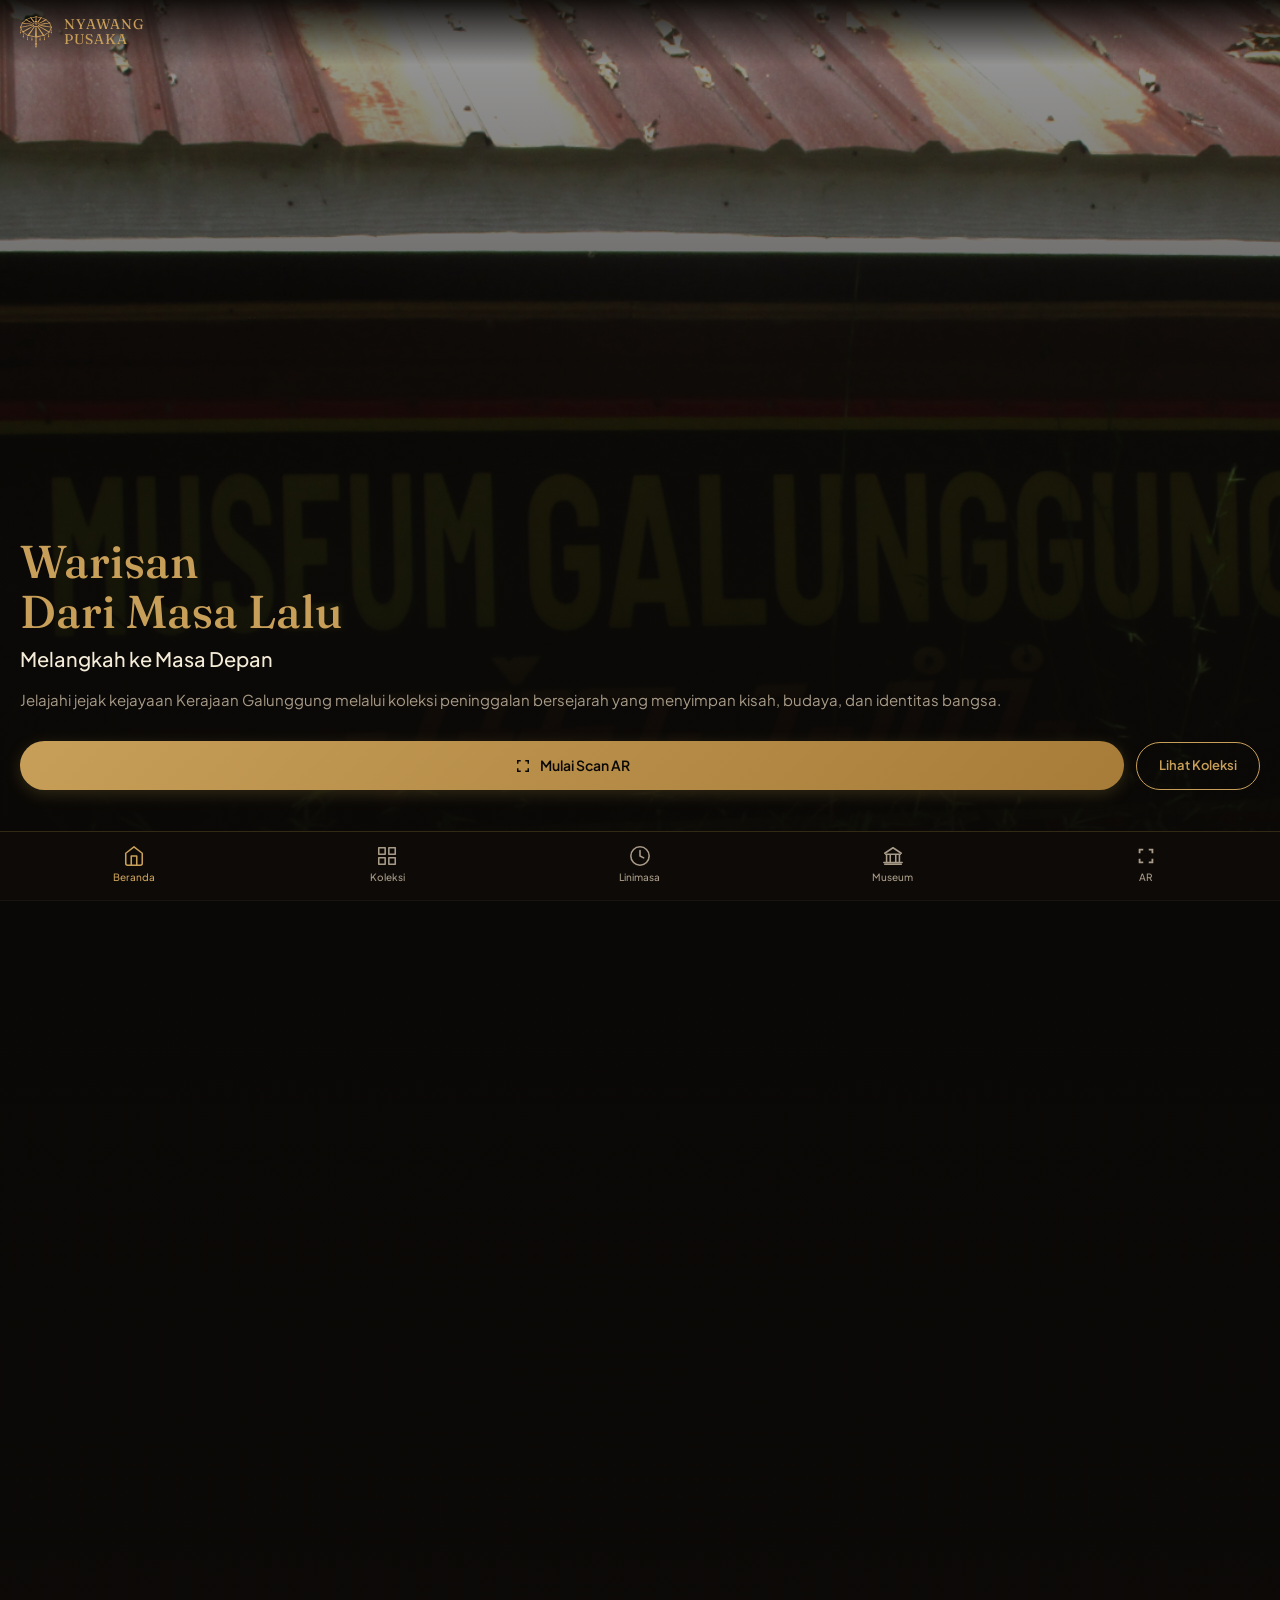
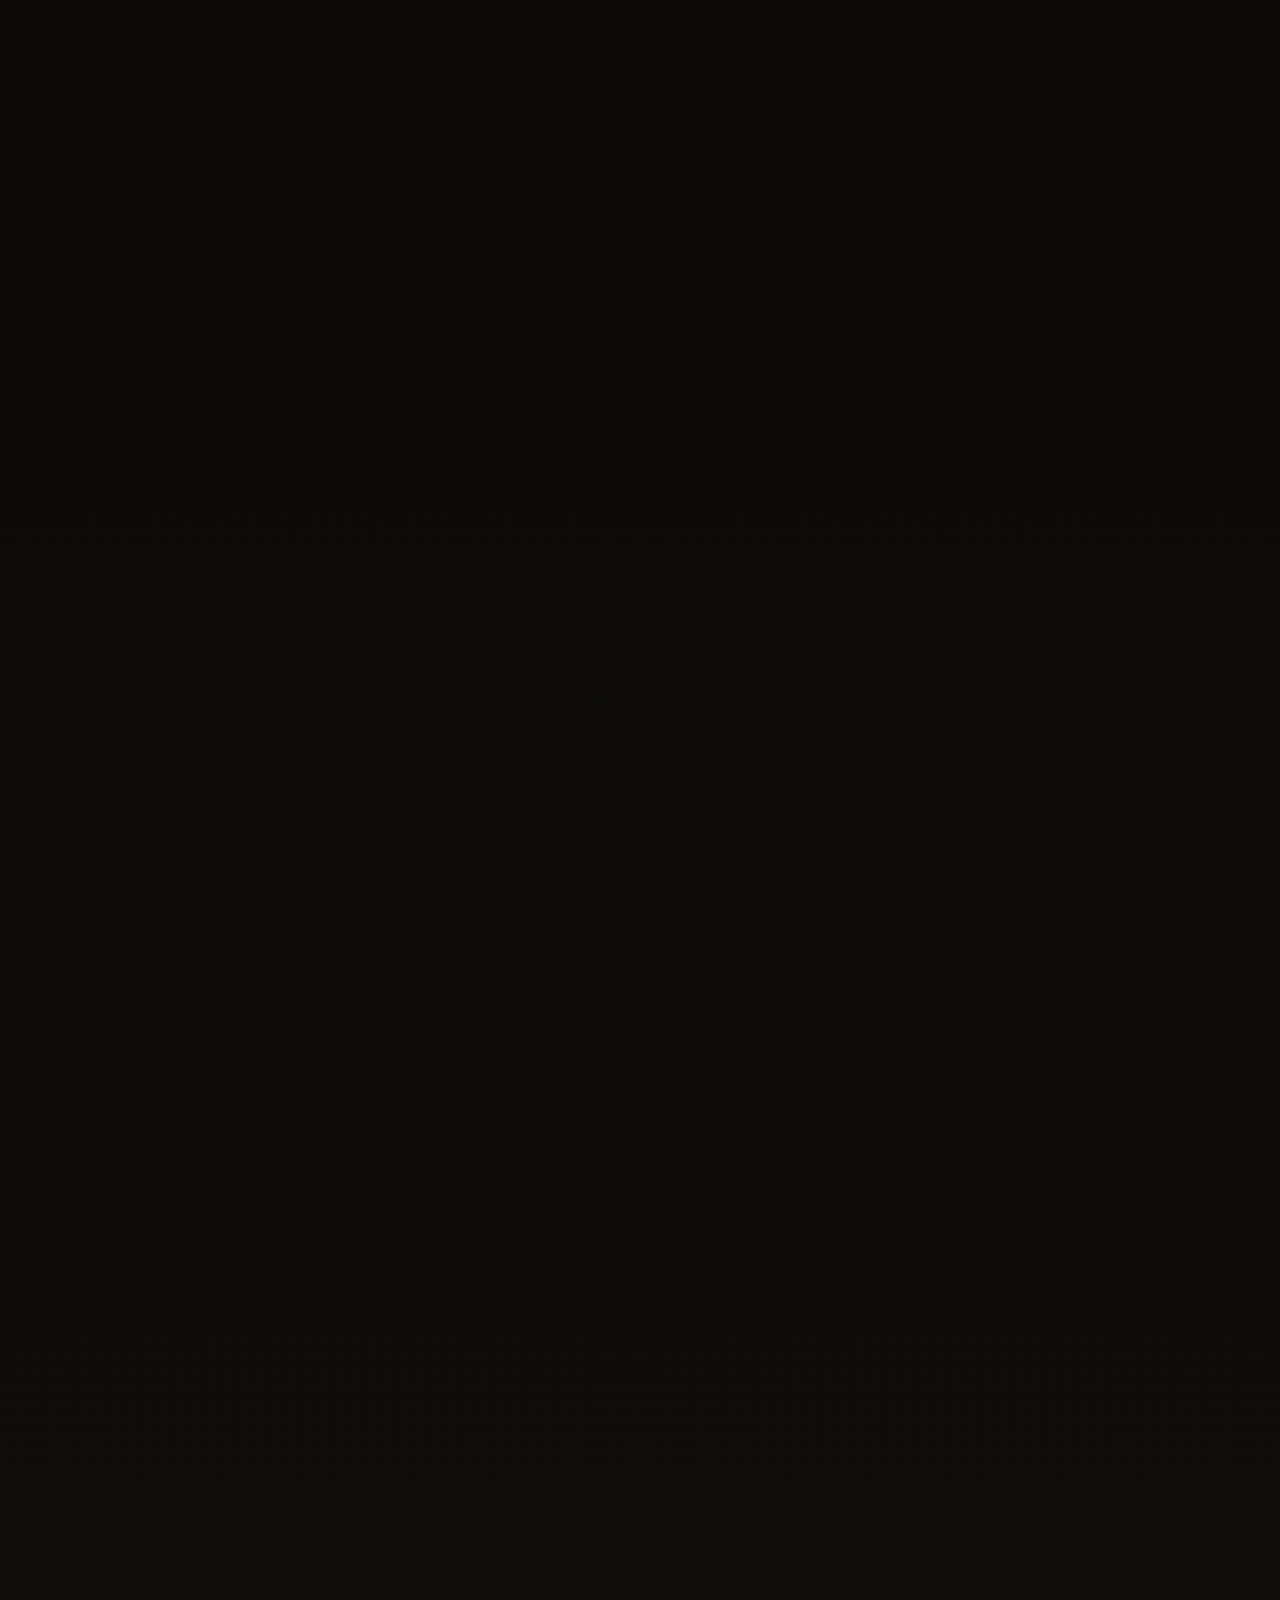
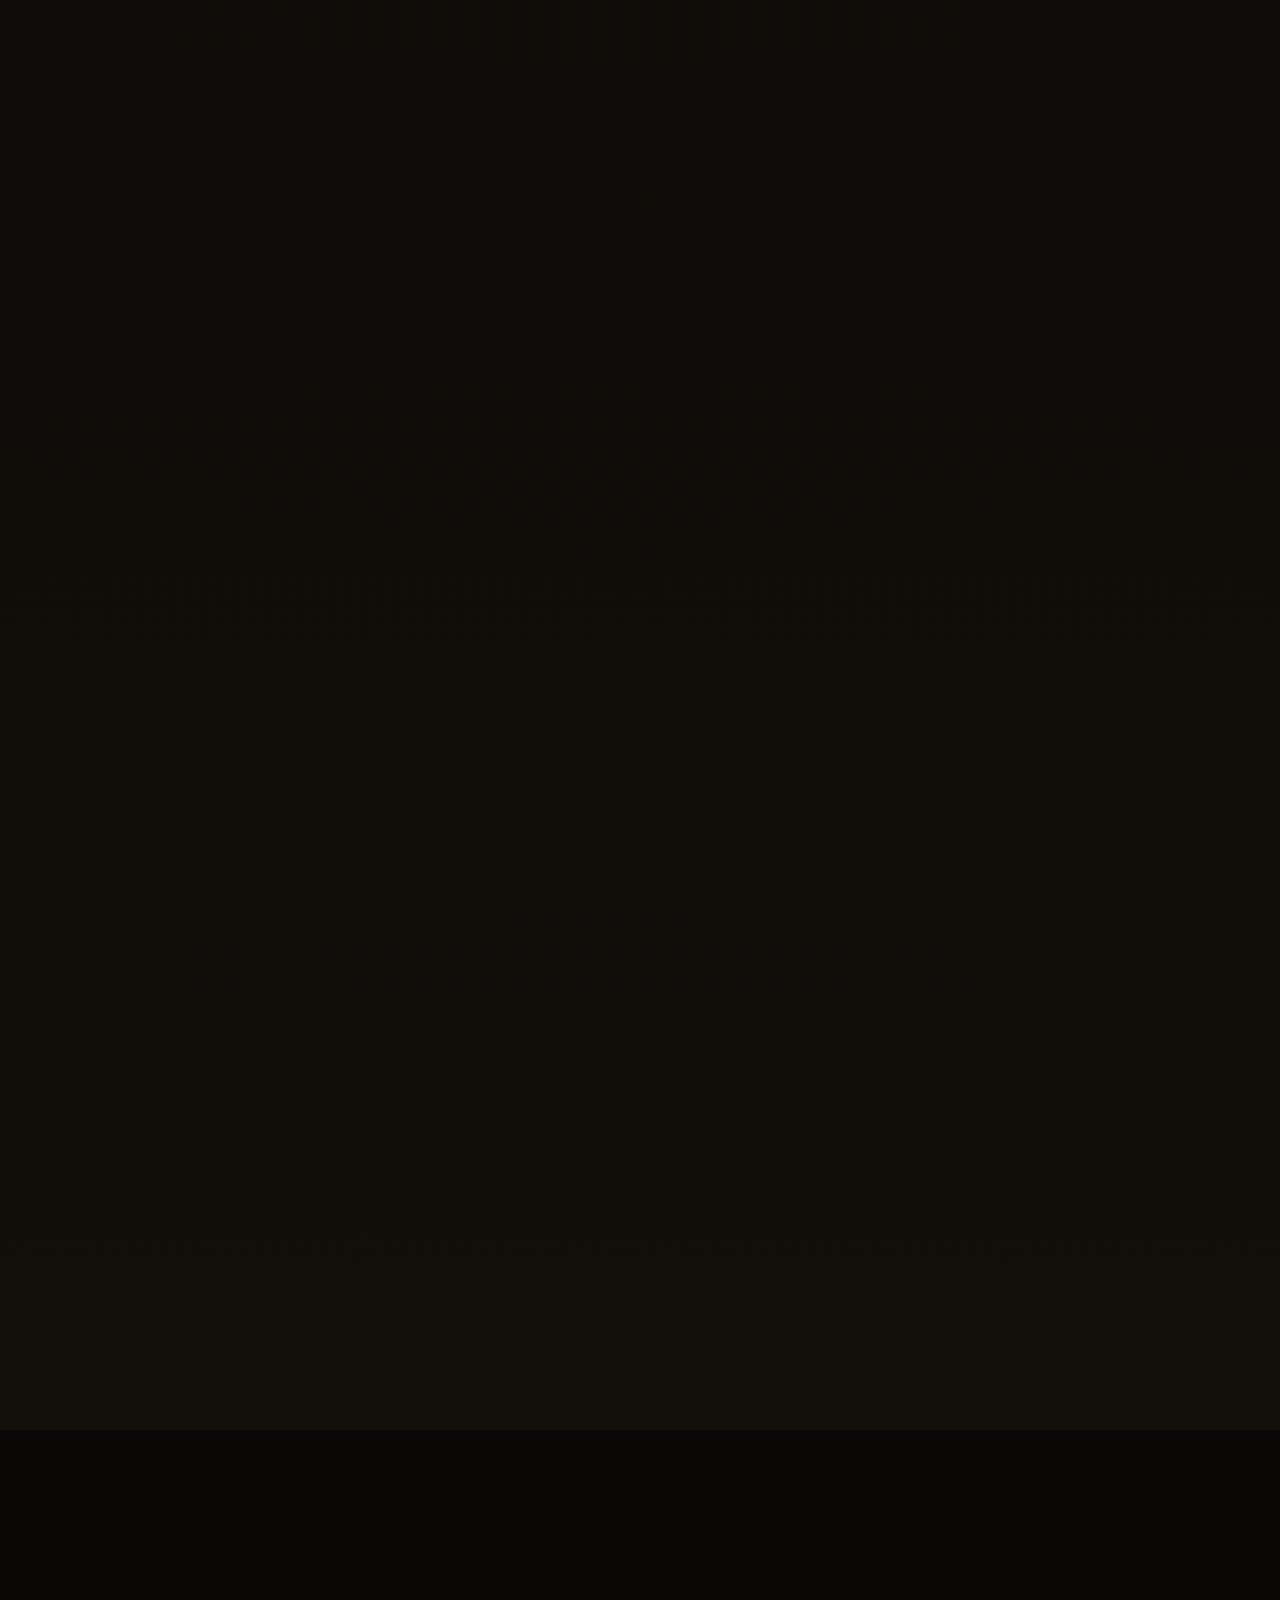
==== commit 4db00203: "Update AR & Koleksi" ====
--- a/index.html
+++ b/index.html
@@ -40,7 +40,7 @@
       <p>Jelajahi jejak kejayaan Kerajaan Galunggung melalui koleksi peninggalan bersejarah yang menyimpan kisah, budaya, dan identitas bangsa.</p>
       <div class="hero-actions">
         <a href="petunjuk.html" class="btn btn-primary">
-          <svg viewBox="0 0 24 24" width="18" height="18" fill="none" stroke="currentColor" stroke-width="2" stroke-linecap="round" stroke-linejoin="round" aria-hidden="true"><path d="M4 8V4m0 0h4M4 4l5 5m11-1V4m0 0h-4m4 0l-5 5M4 16v4m0 0h4m-4 0l5-5m11 5v-4m0 4h-4m4 0l-5-5"></path></svg>
+          <span class="ui-icon ui-icon-scan" aria-hidden="true"></span>
           <span>Mulai Scan AR</span>
         </a>
         <a href="#koleksi-unggulan" class="btn btn-outline">Lihat Koleksi</a>
@@ -54,10 +54,22 @@
       <p class="eyebrow">AUGMENTED REALITY</p>
       <h2 class="section-title">Jelajahi Museum via Web AR</h2>
       <p class="section-desc">
-        Scan marker pada setiap koleksi peninggalan Kerajaan Galunggung menggunakan
-        kamera ponsel Anda — lihat objek 3D, dengar narasi, dan baca deskripsi
-        mendalam tanpa perlu install aplikasi.
+        Pindai marker pada pusaka yang didukung menggunakan kamera ponsel Anda
+        untuk melihat objek 3D, mendengarkan narasi, dan membaca deskripsi lengkap.
+        Saat ini, fitur AR tersedia untuk lima pusaka berikut.
       </p>
+    </div>
+
+    <div class="ar-supported" aria-labelledby="ar-supported-title">
+      <p class="eyebrow">KOLEKSI AR</p>
+      <h3 id="ar-supported-title">Pusaka yang bisa dipindai</h3>
+      <p class="ar-supported-note">
+        Saat ini ada <strong><span data-ar-supported-count>...</span> pusaka</strong> yang bisa dipindai.
+        Koleksi lainnya belum tersedia untuk fitur AR.
+      </p>
+      <ul class="ar-supported-list" data-ar-supported-list>
+        <li>Memuat daftar pusaka...</li>
+      </ul>
     </div>
 
     <!-- 4 Fitur Utama -->
@@ -110,37 +122,33 @@
         <div class="ar-cta-box">
           <h3>Cara Pakainya Gampang:</h3>
           <ol class="ar-steps">
-            <li><span>1</span> Klik tombol di bawah ini untuk membuka pemindai AR.</li>
-            <li><span>2</span> Izinkan akses kamera, lalu arahkan ke marker di Museum.</li>
-            <li><span>3</span> Nikmati narasi audio &amp; informasi lengkapnya.</li>
+            <li><span>1</span> Pilih menu AR di navigasi bawah untuk membuka pemindai.</li>
+            <li><span>2</span> Izinkan akses kamera, lalu arahkan ke marker salah satu pusaka yang didukung.</li>
+            <li><span>3</span> Putar narasi dan jelajahi informasi pusaka.</li>
           </ol>
-          <a href="ar.html" class="btn btn-primary full">
-            <svg viewBox="0 0 24 24" width="18" height="18" fill="none" stroke="currentColor" stroke-width="2" stroke-linecap="round" stroke-linejoin="round" aria-hidden="true"><path d="M4 8V4m0 0h4M4 4l5 5m11-1V4m0 0h-4m4 0l-5 5M4 16v4m0 0h4m-4 0l5-5m11 5v-4m0 4h-4m4 0l-5-5"></path></svg>
-            <span>Buka Pemindai AR</span>
-          </a>
           
         </div>
       </div>
     </div>
   </section>
 
-  <!-- 3. KOLEKSI UNGGULAN (Carousel) -->
+  <!-- 3. KOLEKSI LAINNYA (Carousel) -->
   <section class="section-container" id="koleksi-unggulan">
     <div class="section-header">
-      <p class="eyebrow">KOLEKSI</p>
+      <p class="eyebrow">KOLEKSI MUSEUM</p>
       <div class="header-row">
-        <h2 class="section-title">Koleksi Unggulan</h2>
-        <a href="#ar-cta" class="link-all">Coba AR &rarr;</a>
-      </div>
-      <p class="section-desc">Peninggalan berharga lintas zaman — dari era Kerajaan Galunggung, Pemerintahan Sukakerta, transisi menjadi Kabupaten Tasikmalaya, hingga Peninggalan Kerajaan Mataram & Pajajaran yang menjadi saksi bisu perjalanan sejarah.</p>
+        <h2 class="section-title">Koleksi Lainnya</h2>
+        
+      </div>
+      <p class="section-desc">Jelajahi koleksi museum lainnya dari berbagai periode sejarah.</p>
     </div>
 
     <div class="carousel-wrapper">
-      <button class="nav-arrow left" id="btn-prev">&lsaquo;</button>
+      <button class="nav-arrow left" id="btn-prev" aria-label="Koleksi sebelumnya"><span class="ui-icon ui-icon-chevron-left" aria-hidden="true"></span></button>
       <div class="koleksi-carousel" id="koleksi-carousel">
         <!-- Injected via JS -->
       </div>
-      <button class="nav-arrow right" id="btn-next">&rsaquo;</button>
+      <button class="nav-arrow right" id="btn-next" aria-label="Koleksi berikutnya"><span class="ui-icon ui-icon-chevron-right" aria-hidden="true"></span></button>
     </div>
     <div class="carousel-dots" id="carousel-dots"></div>
   </section>
@@ -163,7 +171,7 @@
               <h3>Pra Kerajaan</h3>
               <p class="era">Sebelum abad ke-7</p>
             </div>
-            <svg class="v-chevron" viewBox="0 0 24 24" fill="none" stroke="currentColor" stroke-width="2" stroke-linecap="round" stroke-linejoin="round"><polyline points="6 9 12 15 18 9"/></svg>
+            <span class="v-chevron ui-icon ui-icon-chevron-down" aria-hidden="true"></span>
           </div>
           <div class="v-timeline-body">
             <p class="desc">Wilayah Galunggung telah dikenal sebagai pusat permukiman dan kegiatan spiritual masyarakat Sunda sejak zaman prasejarah.</p>
@@ -192,7 +200,7 @@
               <h3>Kerajaan Galunggung</h3>
               <p class="era">Abad ke-7 – abad ke-13</p>
             </div>
-            <svg class="v-chevron" viewBox="0 0 24 24" fill="none" stroke="currentColor" stroke-width="2" stroke-linecap="round" stroke-linejoin="round"><polyline points="6 9 12 15 18 9"/></svg>
+            <span class="v-chevron ui-icon ui-icon-chevron-down" aria-hidden="true"></span>
           </div>
           <div class="v-timeline-body">
             <p class="desc">Galunggung tumbuh sebagai pusat kewibawaan di Tatar Sunda, tempat melegitimasi para raja.</p>
@@ -221,7 +229,7 @@
               <h3>Pemerintahan Sukakerta</h3>
               <p class="era">Abad ke-13 – abad ke-20</p>
             </div>
-            <svg class="v-chevron" viewBox="0 0 24 24" fill="none" stroke="currentColor" stroke-width="2" stroke-linecap="round" stroke-linejoin="round"><polyline points="6 9 12 15 18 9"/></svg>
+            <span class="v-chevron ui-icon ui-icon-chevron-down" aria-hidden="true"></span>
           </div>
           <div class="v-timeline-body">
             <p class="desc">Setelah masa kerajaan, wilayah Galunggung bergabung ke dalam Pemerintahan Sukakerta sebagai cikal bakal Kabupaten Tasikmalaya.</p>
@@ -259,7 +267,7 @@
               <h3>Kabupaten Tasikmalaya</h3>
               <p class="era">Abad ke-19 – sekarang</p>
             </div>
-            <svg class="v-chevron" viewBox="0 0 24 24" fill="none" stroke="currentColor" stroke-width="2" stroke-linecap="round" stroke-linejoin="round"><polyline points="6 9 12 15 18 9"/></svg>
+            <span class="v-chevron ui-icon ui-icon-chevron-down" aria-hidden="true"></span>
           </div>
           <div class="v-timeline-body">
             <p class="desc">Perkembangan nama dari Sukapura menjadi Kabupaten Tasikmalaya modern yang kita kenal hari ini.</p>
@@ -288,7 +296,7 @@
               <h3>Peninggalan Kini</h3>
               <p class="era">Abad ke-20 – sekarang</p>
             </div>
-            <svg class="v-chevron" viewBox="0 0 24 24" fill="none" stroke="currentColor" stroke-width="2" stroke-linecap="round" stroke-linejoin="round"><polyline points="6 9 12 15 18 9"/></svg>
+            <span class="v-chevron ui-icon ui-icon-chevron-down" aria-hidden="true"></span>
           </div>
           <div class="v-timeline-body">
             <p class="desc">Pusaka dan naskah kuno dirawat di Museum Galunggung untuk generasi mendatang.</p>
@@ -403,7 +411,7 @@
               rel="noopener noreferrer"
               class="map-cta btn btn-outline small"
             >
-              <svg viewBox="0 0 24 24" width="16" height="16" fill="none" stroke="currentColor" stroke-width="2" stroke-linecap="round" stroke-linejoin="round" aria-hidden="true"><path d="M9 19H7a2 2 0 0 1-2-2V7a2 2 0 0 1 2-2h6m4 0h2a2 2 0 0 1 2 2v3m-6-5 7 7"/><path d="M12 22v-7m0 7 4-4m-4 4-4-4"/></svg>
+              <span class="ui-icon ui-icon-map-open ui-icon-sm" aria-hidden="true"></span>
               <span>Buka di Google Maps</span>
             </a>
           </div>
@@ -416,14 +424,6 @@
   <section class="section-container closing-section" id="penutup">
     <div class="footer-quote">
       <p class="quote-text">"Bukan sekadar benda,<br>tapi cerita yang tak pernah<br>benar-benar usai."</p>
-    </div>
-    <div style="height: 24px;"></div>
-    <div class="closing-cta">
-      <p>Mau lihat langsung koleksi 3D-nya?</p>
-      <a href="ar.html" class="btn btn-outline small">
-        <svg viewBox="0 0 24 24" width="16" height="16" fill="none" stroke="currentColor" stroke-width="2" stroke-linecap="round" stroke-linejoin="round" aria-hidden="true"><path d="M4 8V4m0 0h4M4 4l5 5m11-1V4m0 0h-4m4 0l-5 5M4 16v4m0 0h4m-4 0l5-5m11 5v-4m0 4h-4m4 0l-5-5"></path></svg>
-        <span>Buka AR Sekali Lagi</span>
-      </a>
     </div>
     <div style="height: 40px;"></div>
 
@@ -493,27 +493,32 @@
   <!-- BOTTOM NAVIGATION -->
   <nav class="bottom-nav">
     <a href="#beranda" class="nav-item active">
-      <svg viewBox="0 0 24 24" fill="none" stroke="currentColor" stroke-width="1.5" stroke-linecap="round" stroke-linejoin="round"><path d="M3 9l9-7 9 7v11a2 2 0 0 1-2 2H5a2 2 0 0 1-2-2z"></path><polyline points="9 22 9 12 15 12 15 22"></polyline></svg>
+      <span class="nav-item-icon ui-icon ui-icon-home" aria-hidden="true"></span>
       <span>Beranda</span>
     </a>
     <a href="#koleksi-unggulan" class="nav-item">
-      <svg viewBox="0 0 24 24" fill="none" stroke="currentColor" stroke-width="1.5" stroke-linecap="round" stroke-linejoin="round"><rect x="3" y="3" width="7" height="7"></rect><rect x="14" y="3" width="7" height="7"></rect><rect x="14" y="14" width="7" height="7"></rect><rect x="3" y="14" width="7" height="7"></rect></svg>
+      <span class="nav-item-icon ui-icon ui-icon-collection" aria-hidden="true"></span>
       <span>Koleksi</span>
     </a>
     <a href="#timeline" class="nav-item">
-      <svg viewBox="0 0 24 24" fill="none" stroke="currentColor" stroke-width="1.5" stroke-linecap="round" stroke-linejoin="round"><circle cx="12" cy="12" r="10"></circle><polyline points="12 6 12 12 16 14"></polyline></svg>
+      <span class="nav-item-icon ui-icon ui-icon-timeline" aria-hidden="true"></span>
       <span>Linimasa</span>
     </a>
+    <a href="#tentang" class="nav-item">
+      <span class="nav-item-icon ui-icon ui-icon-museum" aria-hidden="true"></span>
+      <span>Museum</span>
+    </a>
     <a href="ar.html" class="nav-item">
-      <svg viewBox="0 0 24 24" fill="none" stroke="currentColor" stroke-width="1.5" stroke-linecap="round" stroke-linejoin="round"><path d="M4 8V4m0 0h4M4 4l5 5m11-1V4m0 0h-4m4 0l-5 5M4 16v4m0 0h4m-4 0l5-5m11 5v-4m0 4h-4m4 0l-5-5"></path></svg>
+      <span class="nav-item-icon ui-icon ui-icon-scan" aria-hidden="true"></span>
       <span>AR</span>
     </a>
   </nav>
 
   <script src="js/pusaka-data.js"></script>
+  <script src="js/ar-supported-list.js"></script>
   <script>
     document.addEventListener("DOMContentLoaded", () => {
-      // --- Render Koleksi Unggulan Carousel ---
+      // --- Render Koleksi Lainnya Carousel ---
       const carouselWrap = document.getElementById("koleksi-carousel");
       const carouselDots = document.getElementById("carousel-dots");
       
@@ -586,7 +591,6 @@
             </div>
             <div class="unggulan-info">
               <h3>${item.nama}</h3>
-              <p class="era">${item.era}</p>
             </div>
           `;
           carouselWrap.appendChild(card);
--- a/css/style.css
+++ b/css/style.css
@@ -94,6 +94,37 @@
   touch-action: manipulation;
 }
 
+.ui-icon {
+  display: inline-block;
+  flex: 0 0 auto;
+  width: 18px;
+  height: 18px;
+  background-color: currentColor;
+  -webkit-mask-repeat: no-repeat;
+  mask-repeat: no-repeat;
+  -webkit-mask-position: center;
+  mask-position: center;
+  -webkit-mask-size: contain;
+  mask-size: contain;
+}
+
+.ui-icon-home { -webkit-mask-image: url("../assets/icons/ui-home.svg"); mask-image: url("../assets/icons/ui-home.svg"); }
+.ui-icon-museum { -webkit-mask-image: url("../assets/icons/ui-museum.svg"); mask-image: url("../assets/icons/ui-museum.svg"); }
+.ui-icon-collection { -webkit-mask-image: url("../assets/icons/ui-collection.svg"); mask-image: url("../assets/icons/ui-collection.svg"); }
+.ui-icon-timeline { -webkit-mask-image: url("../assets/icons/ui-timeline.svg"); mask-image: url("../assets/icons/ui-timeline.svg"); }
+.ui-icon-scan { -webkit-mask-image: url("../assets/icons/ui-scan.svg"); mask-image: url("../assets/icons/ui-scan.svg"); }
+.ui-icon-back { -webkit-mask-image: url("../assets/icons/ui-back.svg"); mask-image: url("../assets/icons/ui-back.svg"); }
+.ui-icon-reset { -webkit-mask-image: url("../assets/icons/ui-reset.svg"); mask-image: url("../assets/icons/ui-reset.svg"); }
+.ui-icon-audio { -webkit-mask-image: url("../assets/icons/ui-audio.svg"); mask-image: url("../assets/icons/ui-audio.svg"); }
+.ui-icon-close { -webkit-mask-image: url("../assets/icons/ui-close.svg"); mask-image: url("../assets/icons/ui-close.svg"); }
+.ui-icon-chevron-right { -webkit-mask-image: url("../assets/icons/ui-chevron-right.svg"); mask-image: url("../assets/icons/ui-chevron-right.svg"); }
+.ui-icon-chevron-left { -webkit-mask-image: url("../assets/icons/ui-chevron-left.svg"); mask-image: url("../assets/icons/ui-chevron-left.svg"); }
+.ui-icon-play { -webkit-mask-image: url("../assets/icons/ui-play.svg"); mask-image: url("../assets/icons/ui-play.svg"); }
+.ui-icon-pause { -webkit-mask-image: url("../assets/icons/ui-pause.svg"); mask-image: url("../assets/icons/ui-pause.svg"); }
+.ui-icon-chevron-down { -webkit-mask-image: url("../assets/icons/ui-chevron-down.svg"); mask-image: url("../assets/icons/ui-chevron-down.svg"); }
+.ui-icon-map-open { -webkit-mask-image: url("../assets/icons/ui-map-open.svg"); mask-image: url("../assets/icons/ui-map-open.svg"); }
+.ui-icon-sm { width: 16px; height: 16px; }
+
 .btn-primary {
   background: linear-gradient(135deg, var(--gold-primary), #a67c38);
   color: var(--bg-dark);
@@ -309,7 +340,7 @@
   text-align: center;
 }
 
-/* ---------- Koleksi Unggulan (Carousel) ---------- */
+/* ---------- Koleksi Lainnya (Carousel) ---------- */
 .carousel-wrapper {
   position: relative;
   margin-top: 20px;
@@ -436,8 +467,6 @@
   background: rgba(10,8,6,0.72);
   border: 1px solid var(--border-gold);
   color: var(--gold-primary);
-  font-size: 22px;
-  line-height: 1;
   display: flex;
   align-items: center;
   justify-content: center;
@@ -446,6 +475,8 @@
   backdrop-filter: blur(6px);
   touch-action: manipulation;
 }
+
+.nav-arrow .ui-icon { width: 20px; height: 20px; }
 
 .nav-arrow.left { left: 4px; }
 .nav-arrow.right { right: 4px; }
@@ -1383,6 +1414,69 @@
   background: linear-gradient(to bottom, var(--bg-dark), #120e0a);
 }
 
+.ar-supported {
+  margin: 0 0 28px;
+  padding: 20px;
+  border: 1px solid rgba(200, 159, 89, 0.32);
+  border-radius: 18px;
+  background: linear-gradient(135deg, rgba(200, 159, 89, 0.1), rgba(255, 255, 255, 0.02));
+}
+
+.ar-supported .eyebrow { margin-bottom: 6px; }
+
+.ar-supported h2,
+.ar-supported h3 {
+  margin: 0 0 8px;
+  color: var(--text-primary);
+  font-size: 20px;
+}
+
+.ar-supported-note {
+  margin: 0;
+  color: var(--text-secondary);
+  font-size: 13px;
+  line-height: 1.6;
+}
+
+.ar-supported-note strong { color: var(--gold-primary); }
+
+.ar-supported-list {
+  display: grid;
+  grid-template-columns: repeat(auto-fit, minmax(min(100%, 220px), 1fr));
+  gap: 8px;
+  margin: 14px 0 0;
+  padding: 0;
+  list-style: none;
+}
+
+.ar-supported-list li {
+  display: flex;
+  flex-direction: column;
+  gap: 2px;
+  min-width: 0;
+  padding: 10px 12px;
+  border: 1px solid rgba(200, 159, 89, 0.16);
+  border-radius: 12px;
+  background: rgba(10, 8, 6, 0.38);
+  color: var(--text-primary);
+  font-size: 13px;
+  font-weight: 600;
+}
+
+.ar-supported-list li span {
+  color: var(--text-secondary);
+  font-size: 11px;
+  font-weight: 400;
+}
+
+.ar-supported-list li strong {
+  color: var(--text-primary);
+  font-size: 13px;
+  font-weight: 600;
+}
+
+.page-petunjuk .ar-supported { margin-bottom: 24px; }
+
 /* 4 Features grid fitur AR */
 .ar-features {
   display: grid;
@@ -1908,7 +2002,7 @@
   background: rgba(255,255,255,0.04);
 }
 
-.nav-item svg {
+.nav-item-icon {
   width: 22px;
   height: 22px;
 }
@@ -1978,13 +2072,13 @@
 .ar-gesture-hint {
   position: absolute;
   left: 50%;
-  top: calc(76px + env(safe-area-inset-top));
-  transform: translateX(-50%) translateY(-8px);
+  bottom: calc(30vh + env(safe-area-inset-bottom) + 12px);
+  transform: translateX(-50%) translateY(8px);
   z-index: 20;
   margin: 0;
-  max-width: min(92vw, 360px);
-  padding: 8px 12px;
-  border-radius: 999px;
+  max-width: min(92vw, 400px);
+  padding: 9px 14px;
+  border-radius: 14px;
   background: rgba(10, 8, 6, 0.72);
   border: 1px solid rgba(200, 169, 89, 0.28);
   color: #f4ead4;
@@ -2034,9 +2128,9 @@
   display: flex;
   justify-content: space-between;
   align-items: center;
-  padding: 16px 20px;
-  padding-top: calc(16px + env(safe-area-inset-top));
-  background: linear-gradient(to bottom, rgba(0, 0, 0, 0.65), transparent);
+  padding: 12px 14px;
+  padding-top: calc(12px + env(safe-area-inset-top));
+  background: linear-gradient(to bottom, rgba(0, 0, 0, 0.7), rgba(0, 0, 0, 0.12) 82%, transparent);
   pointer-events: none;
 }
 
@@ -2044,35 +2138,116 @@
   pointer-events: auto;
 }
 
+.ar-topbar-actions {
+  display: flex;
+  align-items: center;
+  gap: 8px;
+  pointer-events: auto;
+}
+
+.ar-scan-status {
+  position: absolute;
+  top: calc(70px + env(safe-area-inset-top));
+  left: 50%;
+  z-index: 150;
+  display: inline-flex;
+  align-items: center;
+  gap: 7px;
+  width: max-content;
+  max-width: min(90vw, 380px);
+  margin: 0;
+  padding: 8px 12px;
+  transform: translateX(-50%);
+  border: 1px solid rgba(200, 169, 89, 0.34);
+  border-radius: 999px;
+  background: rgba(10, 8, 6, 0.78);
+  color: var(--text-primary);
+  font-family: var(--font-body);
+  font-size: 11px;
+  line-height: 1.4;
+  text-align: center;
+  box-shadow: 0 8px 24px rgba(0, 0, 0, 0.28);
+  backdrop-filter: blur(10px);
+  -webkit-backdrop-filter: blur(10px);
+  pointer-events: none;
+  transition: opacity 0.25s ease, visibility 0.25s ease, border-color 0.25s ease;
+}
+
+.ar-scan-status::before {
+  content: "";
+  width: 8px;
+  height: 8px;
+  flex: 0 0 8px;
+  border-radius: 50%;
+  background: var(--gold-primary);
+  box-shadow: 0 0 10px rgba(200, 169, 89, 0.55);
+}
+
+.ar-scan-status.loading::before {
+  animation: arStatusPulse 1.2s ease-in-out infinite;
+}
+
+.ar-scan-status.found {
+  border-color: rgba(106, 212, 147, 0.55);
+}
+
+.ar-scan-status.found::before {
+  background: #6ad493;
+  box-shadow: 0 0 10px rgba(106, 212, 147, 0.55);
+}
+
+.ar-scan-status.error {
+  border-color: rgba(224, 112, 112, 0.6);
+  background: rgba(50, 10, 10, 0.86);
+}
+
+.ar-scan-status.error::before {
+  background: #e07070;
+  box-shadow: 0 0 10px rgba(224, 112, 112, 0.55);
+}
+
+.ar-scan-status.hidden {
+  opacity: 0;
+  visibility: hidden;
+}
+
+@keyframes arStatusPulse {
+  50% { opacity: 0.35; }
+}
+
 .ar-icon-btn {
   display: inline-flex;
-  flex-direction: column;
+  flex-direction: row;
   align-items: center;
   justify-content: center;
-  gap: 2px;
-  background: rgba(10, 8, 6, 0.65);
+  gap: 7px;
+  background: rgba(10, 8, 6, 0.72);
   color: var(--text-primary);
   border: 1px solid var(--border-gold);
-  border-radius: 12px;
-  padding: 8px 12px;
-  min-height: 48px;
-  min-width: 56px;
-  font-size: 10px;
+  border-radius: 999px;
+  padding: 8px 13px;
+  min-height: 44px;
+  min-width: 48px;
+  font-size: 11px;
   font-family: var(--font-body);
   cursor: pointer;
   text-decoration: none;
   -webkit-backdrop-filter: blur(6px);
   backdrop-filter: blur(6px);
-  transition: all 0.2s;
+  transition: background 0.2s ease, color 0.2s ease, border-color 0.2s ease, transform 0.15s ease;
   touch-action: manipulation;
 }
 
 .ar-icon-btn:disabled {
-  opacity: 0.55;
+  opacity: 0.48;
   cursor: not-allowed;
 }
 
-.ar-icon-btn svg {
+.ar-icon-btn:not(:disabled):active {
+  transform: scale(0.96);
+}
+
+.ar-icon-btn .ui-icon {
   width: 18px;
   height: 18px;
 }
@@ -2081,21 +2256,6 @@
   background: rgba(200, 159, 89, 0.2);
   color: var(--gold-primary);
   border-color: var(--gold-primary);
-}
-
-#audio-wave {
-  animation: audioWaveAnim 1s infinite ease-in-out;
-  transform-origin: center;
-}
-
-.ar-icon-btn:not(.playing) #audio-wave {
-  animation: none;
-  opacity: 0.6;
-}
-
-@keyframes audioWaveAnim {
-  0%, 100% { transform: scaleX(1); opacity: 1; }
-  50% { transform: scaleX(1.15); opacity: 0.6; }
 }
 
 /* ---------- AR Hint ---------- */
@@ -2190,22 +2350,27 @@
 
 /* ---------- Info Panel ---------- */
 .info-panel {
-position: fixed;
+  position: fixed;
   left: 0;
   right: 0;
   bottom: 0;
   z-index: 250;
-  background: rgba(10, 8, 6, 0.92);
-  border-top-left-radius: 20px;
-  border-top-right-radius: 20px;
-  box-shadow: 0 -8px 28px rgba(0, 0, 0, 0.5);
-  padding: 8px 16px 4px;
-  padding-bottom: calc(8px + env(safe-area-inset-bottom));
+  background: linear-gradient(160deg, rgba(21, 17, 12, 0.97), rgba(8, 7, 6, 0.97));
+  border: 1px solid rgba(200, 169, 89, 0.18);
+  border-bottom: 0;
+  border-top-left-radius: 22px;
+  border-top-right-radius: 22px;
+  box-shadow: 0 -10px 34px rgba(0, 0, 0, 0.42);
+  padding: 12px 18px 8px;
+  padding-bottom: calc(10px + env(safe-area-inset-bottom));
   transform: translateY(100%);
   transition: transform 0.45s cubic-bezier(0.2, 0.8, 0.2, 1);
   pointer-events: none;
-  max-height: 28vh;
+  max-height: 30vh;
   overflow-y: auto;
+  -webkit-overflow-scrolling: touch;
+  backdrop-filter: blur(16px);
+  -webkit-backdrop-filter: blur(16px);
 }
 
 .info-panel.visible {
@@ -2228,9 +2393,10 @@
 
 .info-panel h2 {
   font-family: var(--font-heading);
-  font-size: 15px;
+  font-size: 18px;
+  line-height: 1.25;
   color: var(--text-primary);
-  margin-bottom: 2px;
+  margin: 3px 0 4px;
 }
 
 .info-panel .desc-short {
@@ -2239,9 +2405,9 @@
   -webkit-line-clamp: 2;
   line-clamp: 2;
   overflow: hidden;
-  margin: 2px 0 8px;
+  margin: 2px 0 10px;
   font-family: var(--font-body);
-  font-size: 12.5px;
+  font-size: 13px;
   line-height: 1.5;
   color: var(--text-secondary);
 }
@@ -2251,7 +2417,7 @@
   display: inline-flex;
   align-items: center;
   justify-content: space-between;
-  padding: 10px 16px;
+  padding: 11px 16px;
   min-height: 44px;
   background: linear-gradient(135deg, var(--gold-primary), #a67c38);
   color: var(--bg-dark);
@@ -2272,9 +2438,45 @@
   box-shadow: 0 3px 12px rgba(200, 169, 89, 0.25);
 }
 
-.detail-btn svg {
+.detail-btn .ui-icon {
   width: 18px;
   height: 18px;
+}
+
+@media (min-width: 640px) {
+  .info-panel {
+    left: 50%;
+    right: auto;
+    width: min(460px, calc(100vw - 40px));
+    bottom: 18px;
+    border: 1px solid rgba(200, 169, 89, 0.22);
+    border-radius: 22px;
+    transform: translate(-50%, calc(100% + 20px));
+  }
+
+  .info-panel.visible {
+    transform: translate(-50%, 0) !important;
+  }
+
+  .ar-gesture-hint {
+    bottom: max(246px, calc(30vh + 26px));
+  }
+}
+
+@media (max-height: 520px) {
+  .info-panel {
+    max-height: 46vh;
+    padding-top: 8px;
+  }
+
+  .info-panel .desc-short {
+    -webkit-line-clamp: 1;
+    line-clamp: 1;
+  }
+
+  .ar-gesture-hint {
+    bottom: calc(47vh + env(safe-area-inset-bottom) + 8px);
+  }
 }
 
 /* ---------- Detail Modal ---------- */
@@ -2314,6 +2516,7 @@
    -webkit-overflow-scrolling: touch;
   overscroll-behavior: contain;
   touch-action: pan-y;
+  will-change: transform;
 }
 
 .detail-backdrop.visible .detail-card {
@@ -2339,7 +2542,7 @@
   touch-action: manipulation;
 }
 
-.detail-close svg {
+.detail-close .ui-icon {
   width: 18px;
   height: 18px;
 }
@@ -2421,6 +2624,25 @@
   text-align: justify;
 }
 
+.detail-copy-section + .detail-copy-section {
+  margin-top: 16px;
+}
+
+.detail-copy-section h4 {
+  margin: 0 0 4px;
+  color: var(--gold-primary);
+  font-family: var(--font-heading);
+  font-size: 16px;
+  line-height: 1.35;
+}
+
+.detail-copy-section p {
+  margin: 0;
+  font-size: 16px;
+  line-height: 1.65;
+  text-align: left;
+}
+
 /* ---------- AR compact topbar icon ---------- */
 .ar-icon-btn.compact {
   min-width: 52px;
@@ -2429,7 +2651,7 @@
   gap: 0;
   flex-direction: row;
 }
-.ar-icon-btn.compact svg { width: 22px; height: 22px; }
+.ar-icon-btn.compact .ui-icon { width: 22px; height: 22px; }
 .ar-icon-btn.compact span:last-child { display: none; }
 .ar-icon-btn.compact.playing {
   background: linear-gradient(135deg, #e5c07b, #c99a4b);
@@ -2789,7 +3011,13 @@
   cursor: pointer;
   transition: all 0.2s ease;
   touch-action: manipulation;
-}
+  display: inline-flex;
+  align-items: center;
+  justify-content: center;
+  gap: 10px;
+}
+
+.audio-btn .ui-icon { width: 20px; height: 20px; }
 
 .audio-btn.playing {
   background: var(--gold-primary);
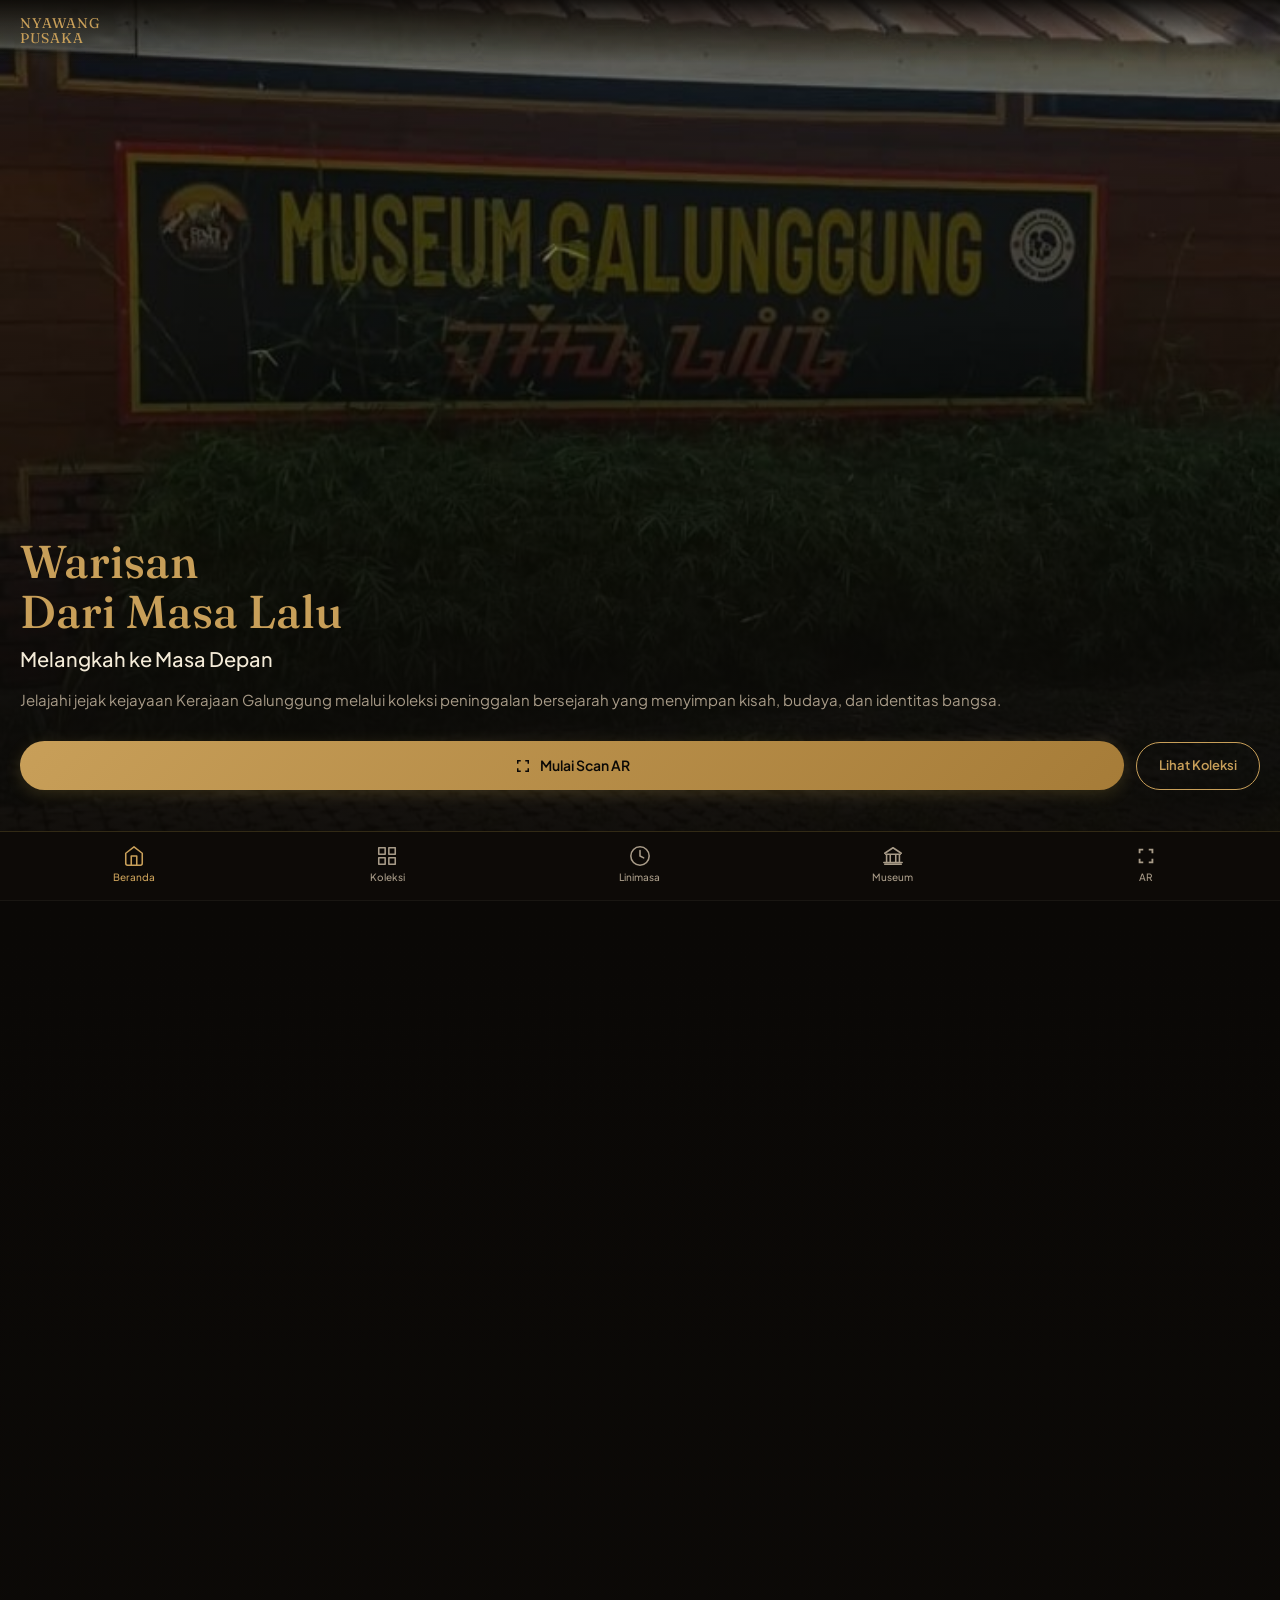
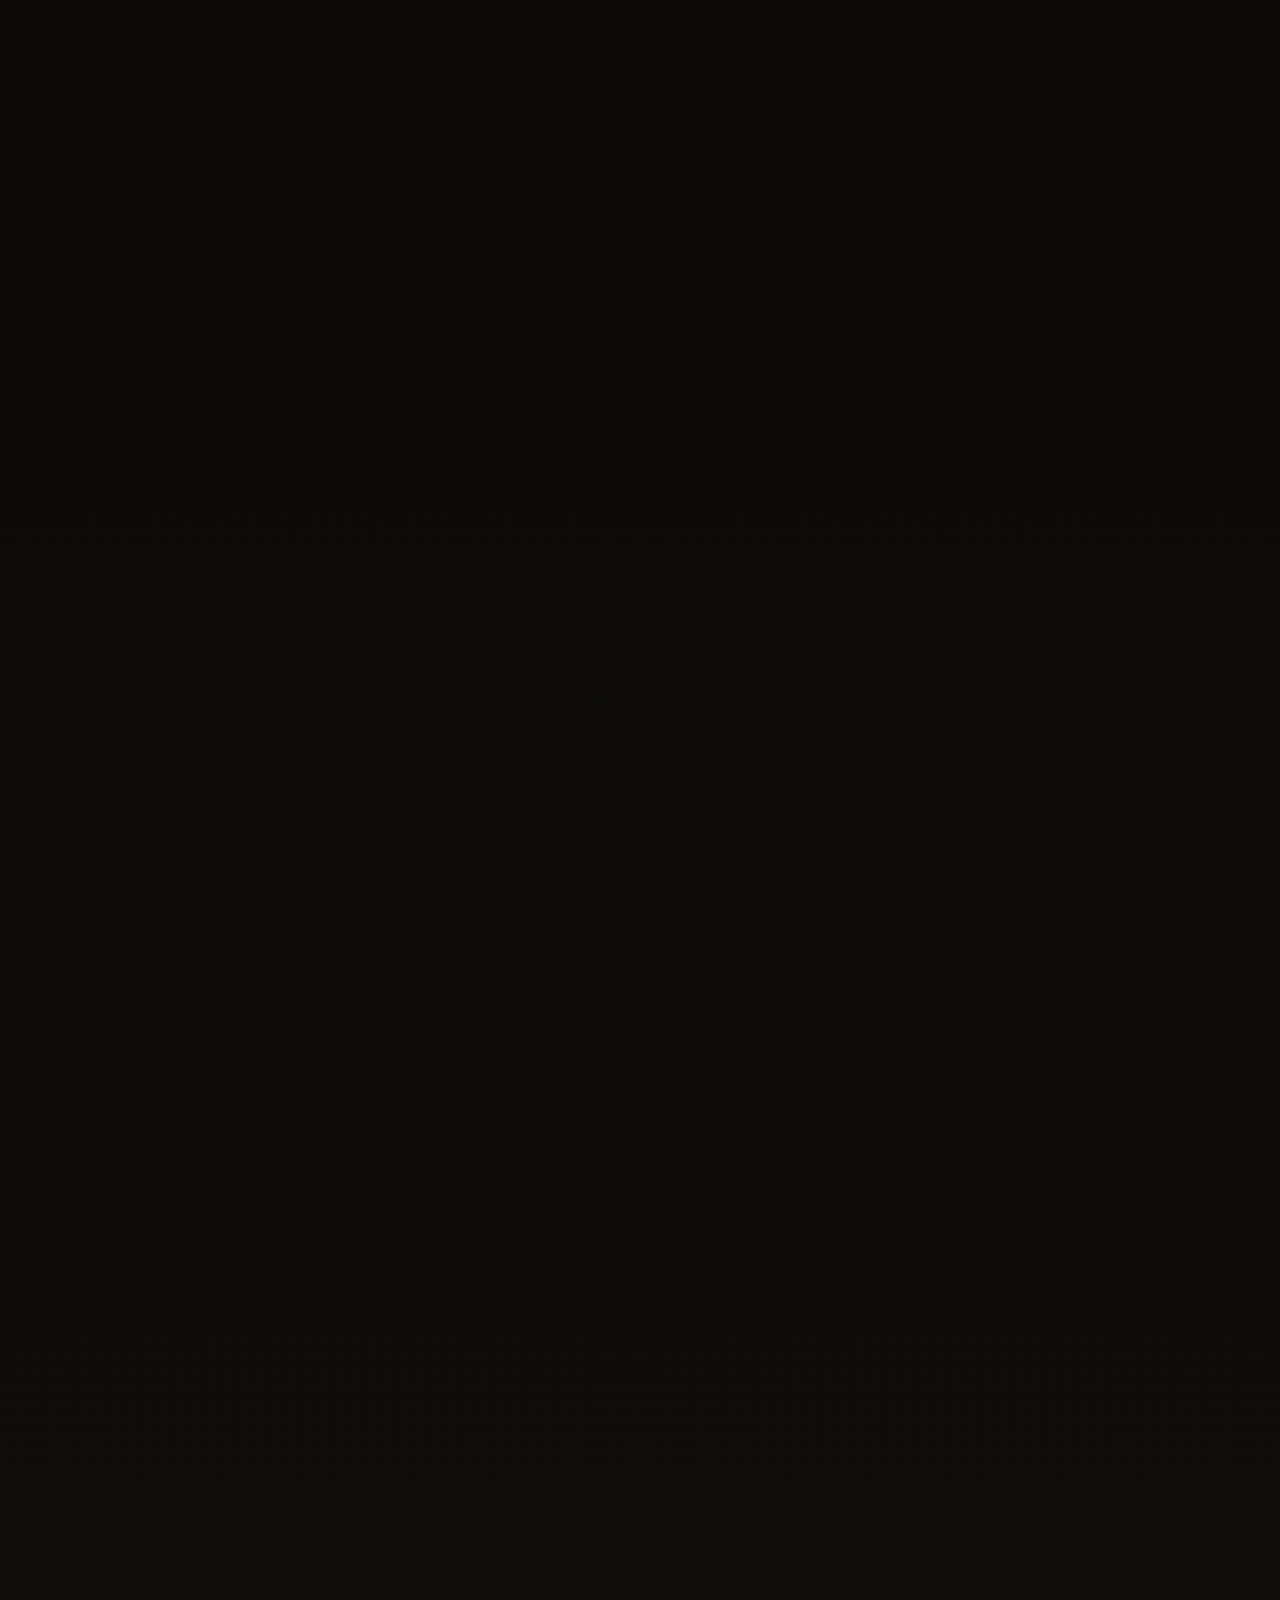
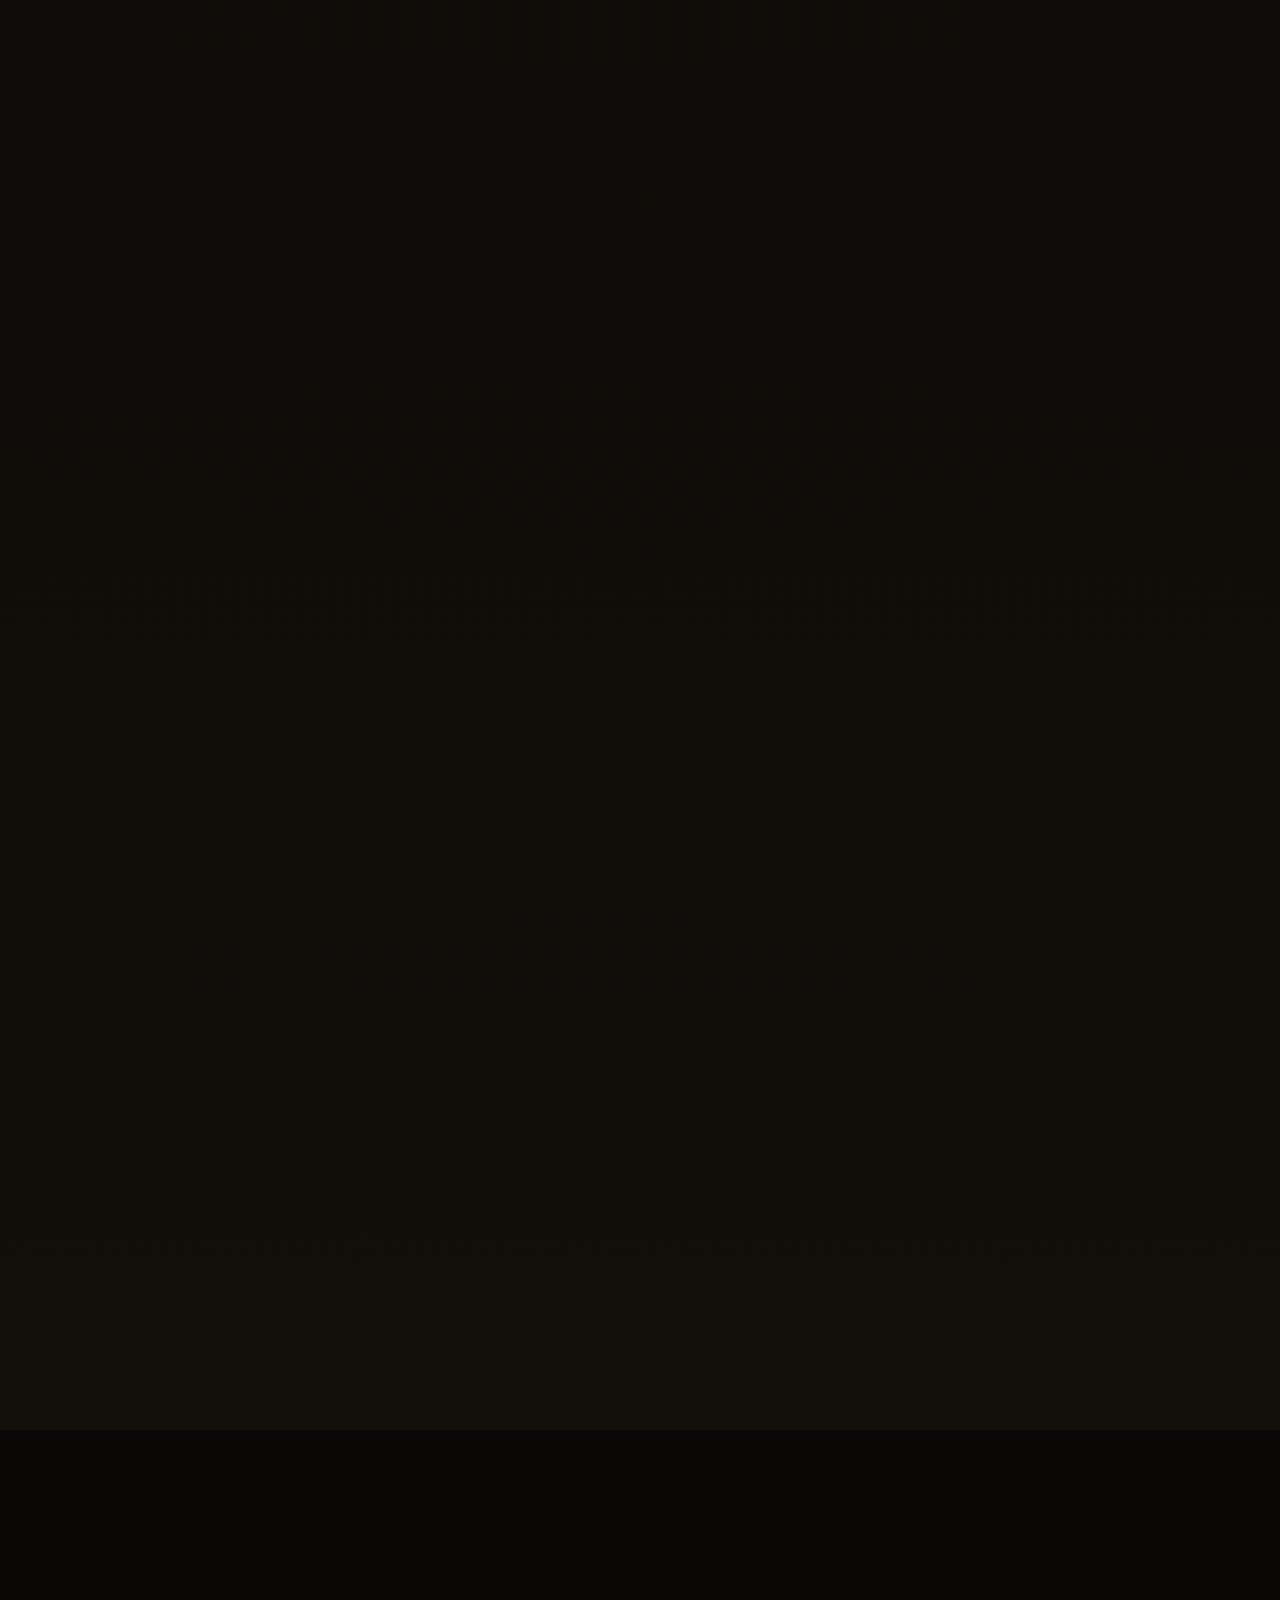
==== commit cd487115: "update deskripsi koleksi" ====
--- a/index.html
+++ b/index.html
@@ -140,7 +140,7 @@
         <h2 class="section-title">Koleksi Lainnya</h2>
         
       </div>
-      <p class="section-desc">Jelajahi koleksi museum lainnya dari berbagai periode sejarah.</p>
+      <p class="section-desc">Jumlah koleksi Museum Galunggung mencapai hampir 1.080 benda. Pilih koleksi untuk membaca deskripsi dan kisahnya.</p>
     </div>
 
     <div class="carousel-wrapper">
@@ -152,6 +152,30 @@
     </div>
     <div class="carousel-dots" id="carousel-dots"></div>
   </section>
+  <div class="collection-detail-backdrop" id="collection-detail-backdrop" aria-hidden="true">
+    <section class="collection-detail-dialog" role="dialog" aria-modal="true" aria-labelledby="collection-detail-title" aria-describedby="collection-detail-description" tabindex="-1">
+      <button class="collection-detail-close" id="collection-detail-close" type="button" aria-label="Tutup deskripsi koleksi">&times;</button>
+      <div class="collection-detail-heading">
+        <p class="collection-detail-category" id="collection-detail-category"></p>
+        <h2 id="collection-detail-title"></h2>
+        <p class="collection-detail-era" id="collection-detail-era"></p>
+      </div>
+      <div class="collection-detail-image-wrap">
+        <img class="collection-detail-image" id="collection-detail-image" alt="" loading="lazy" decoding="async">
+        <p class="collection-detail-image-caption" id="collection-detail-image-caption" hidden></p>
+      </div>
+      <div class="collection-detail-body">
+        <section class="collection-detail-intro" aria-labelledby="collection-detail-intro-title">
+          <h3 id="collection-detail-intro-title">Sekilas koleksi</h3>
+          <p class="collection-detail-description" id="collection-detail-description"></p>
+        </section>
+        <section class="collection-detail-story" id="collection-detail-story" aria-labelledby="collection-detail-story-title">
+          <h3 id="collection-detail-story-title">Cerita di balik koleksi</h3>
+          <div class="collection-detail-sections" id="collection-detail-sections"></div>
+        </section>
+      </div>
+    </section>
+  </div>
 
   <!-- 4. LINIMASA SEJARAH (Vertical Timeline - Accordion) -->
   <section class="section-container" id="timeline">
@@ -329,7 +353,7 @@
     </div>
     
     <p class="section-desc">
-      Museum Galunggung adalah pusat pelestarian benda bersejarah dari Kerajaan Galunggung, Pemerintahan Sukakerta, hingga periode awal Kabupaten Tasikmalaya. Berdiri di kaki Gunung Galunggung, museum ini bertujuan untuk menjaga warisan budaya leluhur, serta menjadi sarana edukasi dan riset bagi generasi mendatang.
+      Museum Galunggung adalah pusat pelestarian hampir 1.080 benda bersejarah dari Kerajaan Galunggung, Pemerintahan Sukakerta, hingga periode awal Kabupaten Tasikmalaya. Berdiri di kaki Gunung Galunggung, museum ini bertujuan untuk menjaga warisan budaya leluhur, serta menjadi sarana edukasi dan riset bagi generasi mendatang.
     </p>
 
     <div class="stats-grid">
@@ -337,7 +361,7 @@
         <svg viewBox="0 0 24 24" fill="none" stroke="var(--gold-500)" stroke-width="1.5"><path d="M4 19V5a2 2 0 0 1 2-2h13.4a.5.5 0 0 1 .49.79l-2.5 3.51a.5.5 0 0 0 0 .58l2.5 3.5a.5.5 0 0 1-.49.79H6"></path></svg>
         <div>
           <p class="stat-label">Koleksi</p>
-          <p class="stat-value">500+</p>
+          <p class="stat-value">1.080</p>
         </div>
       </div>
       <div class="stat-item">
@@ -369,19 +393,11 @@
           </div>
           <ul class="schedule-list">
             <li>
-              <span class="schedule-day">Senin — Jumat</span>
-              <span class="schedule-time">08.00 — 12.00 WIB <span class="tag">(Sampai Dzuhur)</span></span>
-            </li>
-            <li>
-              <span class="schedule-day">Sabtu — Minggu</span>
-              <span class="schedule-time">08.00 — 16.00 WIB <span class="tag weekend">Libur tetap buka</span></span>
-            </li>
-            <li class="closed">
-              <span class="schedule-day">Hari Besar Nasional</span>
-              <span class="schedule-time">Tutup</span>
+              <span class="schedule-day">Setiap hari</span>
+              <span class="schedule-time">09.00 — 15.00 WIB</span>
             </li>
           </ul>
-          <p class="schedule-note">*Waktu kunjungan dapat berubah sewaktu-waktu. Disarankan datang 30 menit sebelum jam tutup.</p>
+          <p class="schedule-note">Museum tutup pada hari libur nasional dan saat waktu salat.</p>
         </div>
 
         <!-- Lokasi -->
@@ -521,7 +537,18 @@
       // --- Render Koleksi Lainnya Carousel ---
       const carouselWrap = document.getElementById("koleksi-carousel");
       const carouselDots = document.getElementById("carousel-dots");
-      
+      const detailBackdrop = document.getElementById("collection-detail-backdrop");
+      const detailClose = document.getElementById("collection-detail-close");
+      const detailCategory = document.getElementById("collection-detail-category");
+      const detailTitle = document.getElementById("collection-detail-title");
+      const detailEra = document.getElementById("collection-detail-era");
+      const detailImage = document.getElementById("collection-detail-image");
+      const detailImageCaption = document.getElementById("collection-detail-image-caption");
+      const detailDescription = document.getElementById("collection-detail-description");
+      const detailStory = document.getElementById("collection-detail-story");
+      const detailSections = document.getElementById("collection-detail-sections");
+      let lastFocusedCard = null;
+
       if (carouselWrap && typeof PUSAKA_DATA !== "undefined") {
         const highlights = PUSAKA_DATA.filter(x => !x.flag || x.flag !== "ar");
         const AUTOPLAY_MS = 4000;
@@ -573,6 +600,69 @@
           }
         }
 
+        function closeCollectionDetail() {
+          if (!detailBackdrop || !detailBackdrop.classList.contains("visible")) return;
+          detailBackdrop.classList.remove("visible");
+          detailBackdrop.setAttribute("aria-hidden", "true");
+          if (lastFocusedCard) lastFocusedCard.focus({ preventScroll: true });
+          lastFocusedCard = null;
+          isUserInteracting = false;
+          scheduleResumeAutoplay();
+        }
+
+        function openCollectionDetail(item, card) {
+          if (!detailBackdrop) return;
+          lastFocusedCard = card;
+          detailCategory.textContent = item.kategori || "Koleksi Museum";
+          detailTitle.textContent = item.nama || "Koleksi Museum";
+          detailEra.textContent = item.era || "";
+          detailDescription.textContent = item.deskripsi || item.deskripsiLengkap || "Deskripsi koleksi ini belum tersedia.";
+          detailSections.replaceChildren();
+          const sections = Array.isArray(item.bagianInformasi) ? item.bagianInformasi : [];
+          sections.forEach((sectionData) => {
+            const section = document.createElement("section");
+            section.className = "collection-detail-section";
+            const heading = document.createElement("h4");
+            heading.textContent = sectionData.judul;
+            const paragraph = document.createElement("p");
+            paragraph.textContent = sectionData.isi;
+            section.append(heading, paragraph);
+            detailSections.appendChild(section);
+          });
+          detailStory.hidden = sections.length === 0;
+          detailImage.src = item.thumb || "assets/icons/photo-placeholder.svg";
+          detailImage.alt = item.nama || "Koleksi Museum";
+          detailImageCaption.hidden = true;
+          detailImageCaption.textContent = "";
+          detailImage.onerror = () => {
+            detailImage.onerror = null;
+            detailImage.src = "assets/icons/photo-placeholder.svg";
+            detailImage.classList.add("is-placeholder");
+          };
+          detailImage.classList.remove("is-placeholder");
+          detailBackdrop.classList.add("visible");
+          detailBackdrop.setAttribute("aria-hidden", "false");
+          isUserInteracting = true;
+          stopAutoplay();
+          detailClose.focus({ preventScroll: true });
+        }
+
+        if (detailClose) detailClose.addEventListener("click", closeCollectionDetail);
+        if (detailBackdrop) {
+          detailBackdrop.addEventListener("click", (event) => {
+            if (event.target === detailBackdrop) closeCollectionDetail();
+          });
+        }
+        document.addEventListener("keydown", (event) => {
+          if (!detailBackdrop || !detailBackdrop.classList.contains("visible")) return;
+          if (event.key === "Escape") {
+            closeCollectionDetail();
+          } else if (event.key === "Tab") {
+            event.preventDefault();
+            detailClose.focus({ preventScroll: true });
+          }
+        });
+
         const imgWithFallback = (src, alt, cls) => {
           const placeholder = "assets/icons/photo-placeholder.svg";
           return `
@@ -585,12 +675,25 @@
         highlights.forEach((item, idx) => {
           const card = document.createElement("div");
           card.className = "unggulan-card";
+          card.setAttribute("role", "button");
+          card.setAttribute("tabindex", "0");
+          card.setAttribute("aria-haspopup", "dialog");
+          card.setAttribute("aria-label", `Lihat deskripsi ${item.nama}`);
+          card.addEventListener("click", () => openCollectionDetail(item, card));
+          card.addEventListener("keydown", (event) => {
+            if (event.key === "Enter" || event.key === " ") {
+              event.preventDefault();
+              openCollectionDetail(item, card);
+            }
+          });
           card.innerHTML = `
             <div class="img-simple-wrap">
               ${imgWithFallback(item.thumb, item.nama, "unggulan-img")}
             </div>
             <div class="unggulan-info">
+              <p class="unggulan-category">${item.kategori || "Koleksi Museum"}</p>
               <h3>${item.nama}</h3>
+              <p class="unggulan-summary">${item.deskripsi || ""}</p>
             </div>
           `;
           carouselWrap.appendChild(card);
@@ -663,6 +766,7 @@
 
         const resumeEvents = ["touchend", "touchcancel", "mouseup", "pointerup", "mouseleave"];
         resumeEvents.forEach(evt => carouselWrap.addEventListener(evt, () => {
+          if (detailBackdrop && detailBackdrop.classList.contains("visible")) return;
           isUserInteracting = false;
           scheduleResumeAutoplay(AUTOPLAY_MS);
         }, { passive: true }));
@@ -670,7 +774,7 @@
         document.addEventListener("visibilitychange", () => {
           if (document.hidden) {
             stopAutoplay();
-          } else if (!isUserInteracting) {
+          } else if (!isUserInteracting && !(detailBackdrop && detailBackdrop.classList.contains("visible"))) {
             startAutoplay();
           }
         });
--- a/css/style.css
+++ b/css/style.css
@@ -380,6 +380,15 @@
   -webkit-user-drag: none;
 }
 
+.unggulan-card[role="button"] {
+  cursor: pointer;
+}
+
+.unggulan-card[role="button"]:focus-visible {
+  outline: 2px solid var(--gold-primary);
+  outline-offset: 3px;
+}
+
 @media (min-width: 480px) {
   .unggulan-card { flex: 0 0 72%; }
 }
@@ -450,6 +459,26 @@
   font-size: clamp(17px, 4.5vw, 21px);
   color: var(--text-primary);
   margin-bottom: 4px;
+}
+
+.unggulan-category {
+  margin: 0 0 5px;
+  color: var(--gold-primary);
+  font-size: 10px;
+  font-weight: 700;
+  letter-spacing: 1.5px;
+  text-transform: uppercase;
+}
+
+.unggulan-summary {
+  display: -webkit-box;
+  overflow: hidden;
+  margin: 0;
+  color: rgba(255, 255, 255, 0.82);
+  font-size: 12px;
+  line-height: 1.5;
+  -webkit-box-orient: vertical;
+  -webkit-line-clamp: 2;
 }
 
 .unggulan-info .era {
@@ -2643,6 +2672,242 @@
   text-align: left;
 }
 
+/* ---------- Collection Detail Dialog ---------- */
+.collection-detail-backdrop {
+  position: fixed;
+  inset: 0;
+  z-index: 1000;
+  display: flex;
+  align-items: flex-end;
+  justify-content: center;
+  padding-top: 24px;
+  background: rgba(0, 0, 0, 0.72);
+  opacity: 0;
+  visibility: hidden;
+  transition: opacity 0.25s ease, visibility 0.25s ease;
+}
+
+.collection-detail-backdrop.visible {
+  opacity: 1;
+  visibility: visible;
+}
+
+.collection-detail-dialog {
+  position: relative;
+  width: min(100%, 640px);
+  max-height: 88vh;
+  max-height: 88dvh;
+  overflow-y: auto;
+  padding: 0 0 calc(24px + env(safe-area-inset-bottom));
+  border: 1px solid var(--border-gold);
+  border-bottom: 0;
+  border-radius: 24px 24px 0 0;
+  background:
+    radial-gradient(ellipse at top right, rgba(199, 157, 80, 0.12), transparent 42%),
+    var(--bg-card);
+  color: var(--text-primary);
+  transform: translateY(100%);
+  transition: transform 0.3s ease;
+  -webkit-overflow-scrolling: touch;
+  overscroll-behavior: contain;
+}
+
+.collection-detail-backdrop.visible .collection-detail-dialog {
+  transform: translateY(0);
+}
+
+.collection-detail-heading {
+  padding: 34px 64px 16px 22px;
+}
+
+.collection-detail-close {
+  position: absolute;
+  top: 16px;
+  right: 16px;
+  display: grid;
+  width: 40px;
+  height: 40px;
+  place-items: center;
+  border: 1px solid var(--border-color);
+  border-radius: 50%;
+  background: rgba(255, 255, 255, 0.06);
+  color: var(--text-primary);
+  font-size: 26px;
+  line-height: 1;
+  cursor: pointer;
+}
+
+.collection-detail-category {
+  display: inline-flex;
+  align-items: center;
+  min-height: 25px;
+  margin: 0 0 10px;
+  padding: 4px 10px;
+  border: 1px solid rgba(199, 157, 80, 0.32);
+  border-radius: 999px;
+  background: rgba(199, 157, 80, 0.09);
+  color: var(--gold-dim);
+  font-size: 10px;
+  font-weight: 700;
+  letter-spacing: 1.25px;
+  text-transform: uppercase;
+}
+
+.collection-detail-dialog h2 {
+  margin: 0 0 7px;
+  color: var(--text-primary);
+  font-family: var(--font-heading);
+  font-size: clamp(25px, 6vw, 32px);
+  line-height: 1.18;
+}
+
+.collection-detail-era {
+  display: flex;
+  align-items: center;
+  gap: 7px;
+  margin: 0;
+  color: var(--text-secondary);
+  font-size: 12px;
+}
+
+.collection-detail-era::before {
+  width: 15px;
+  height: 1px;
+  background: var(--gold-primary);
+  content: "";
+}
+
+.collection-detail-image-wrap {
+  position: relative;
+  margin: 0 18px;
+  overflow: hidden;
+  border: 1px solid var(--border-color);
+  border-radius: 16px;
+  background: rgba(255, 255, 255, 0.025);
+}
+
+.collection-detail-image {
+  display: block;
+  width: 100%;
+  height: clamp(190px, 48vw, 300px);
+  object-fit: cover;
+}
+
+.collection-detail-image-caption {
+  margin: 0;
+  padding: 9px 12px;
+  border-top: 1px solid var(--border-color);
+  color: var(--text-secondary);
+  font-size: 11px;
+  line-height: 1.5;
+}
+
+.collection-detail-image.is-placeholder {
+  object-fit: contain;
+  padding: 30px;
+  opacity: 0.55;
+}
+
+.collection-detail-description {
+  margin: 0;
+  color: var(--text-secondary);
+  font-size: 15px;
+  line-height: 1.8;
+  text-align: left;
+}
+
+.collection-detail-body {
+  display: grid;
+  gap: 22px;
+  padding: 22px 22px 4px;
+}
+
+.collection-detail-intro h3,
+.collection-detail-story > h3 {
+  margin: 0 0 10px;
+  color: var(--gold-primary);
+  font-family: var(--font-heading);
+  font-size: 18px;
+  line-height: 1.35;
+}
+
+.collection-detail-intro {
+  padding: 16px 17px;
+  border: 1px solid rgba(199, 157, 80, 0.2);
+  border-radius: 14px;
+  background: linear-gradient(135deg, rgba(199, 157, 80, 0.08), rgba(255, 255, 255, 0.025));
+}
+
+.collection-detail-intro h3 {
+  font-size: 15px;
+}
+
+.collection-detail-sections {
+  display: grid;
+  gap: 10px;
+}
+
+.collection-detail-section {
+  position: relative;
+  padding: 15px 16px 15px 19px;
+  border: 1px solid var(--border-color);
+  border-radius: 13px;
+  background: rgba(255, 255, 255, 0.025);
+}
+
+.collection-detail-section::before {
+  position: absolute;
+  top: 17px;
+  bottom: 17px;
+  left: 0;
+  width: 2px;
+  border-radius: 2px;
+  background: var(--gold-primary);
+  content: "";
+}
+
+.collection-detail-section h4 {
+  margin: 0 0 6px;
+  color: var(--text-primary);
+  font-size: 14px;
+  font-weight: 700;
+}
+
+.collection-detail-section p {
+  margin: 0;
+  color: var(--text-secondary);
+  font-size: 13px;
+  line-height: 1.75;
+}
+
+@media (min-width: 700px) {
+  .collection-detail-backdrop {
+    align-items: center;
+    padding: 24px;
+  }
+
+  .collection-detail-dialog {
+    padding-bottom: 8px;
+    max-height: 84vh;
+    border-bottom: 1px solid var(--border-gold);
+    border-radius: 24px;
+  }
+
+  .collection-detail-heading {
+    padding: 34px 74px 18px 28px;
+  }
+
+  .collection-detail-image-wrap {
+    margin-right: 28px;
+    margin-left: 28px;
+  }
+
+  .collection-detail-body {
+    padding-right: 28px;
+    padding-left: 28px;
+  }
+}
+
 /* ---------- AR compact topbar icon ---------- */
 .ar-icon-btn.compact {
   min-width: 52px;
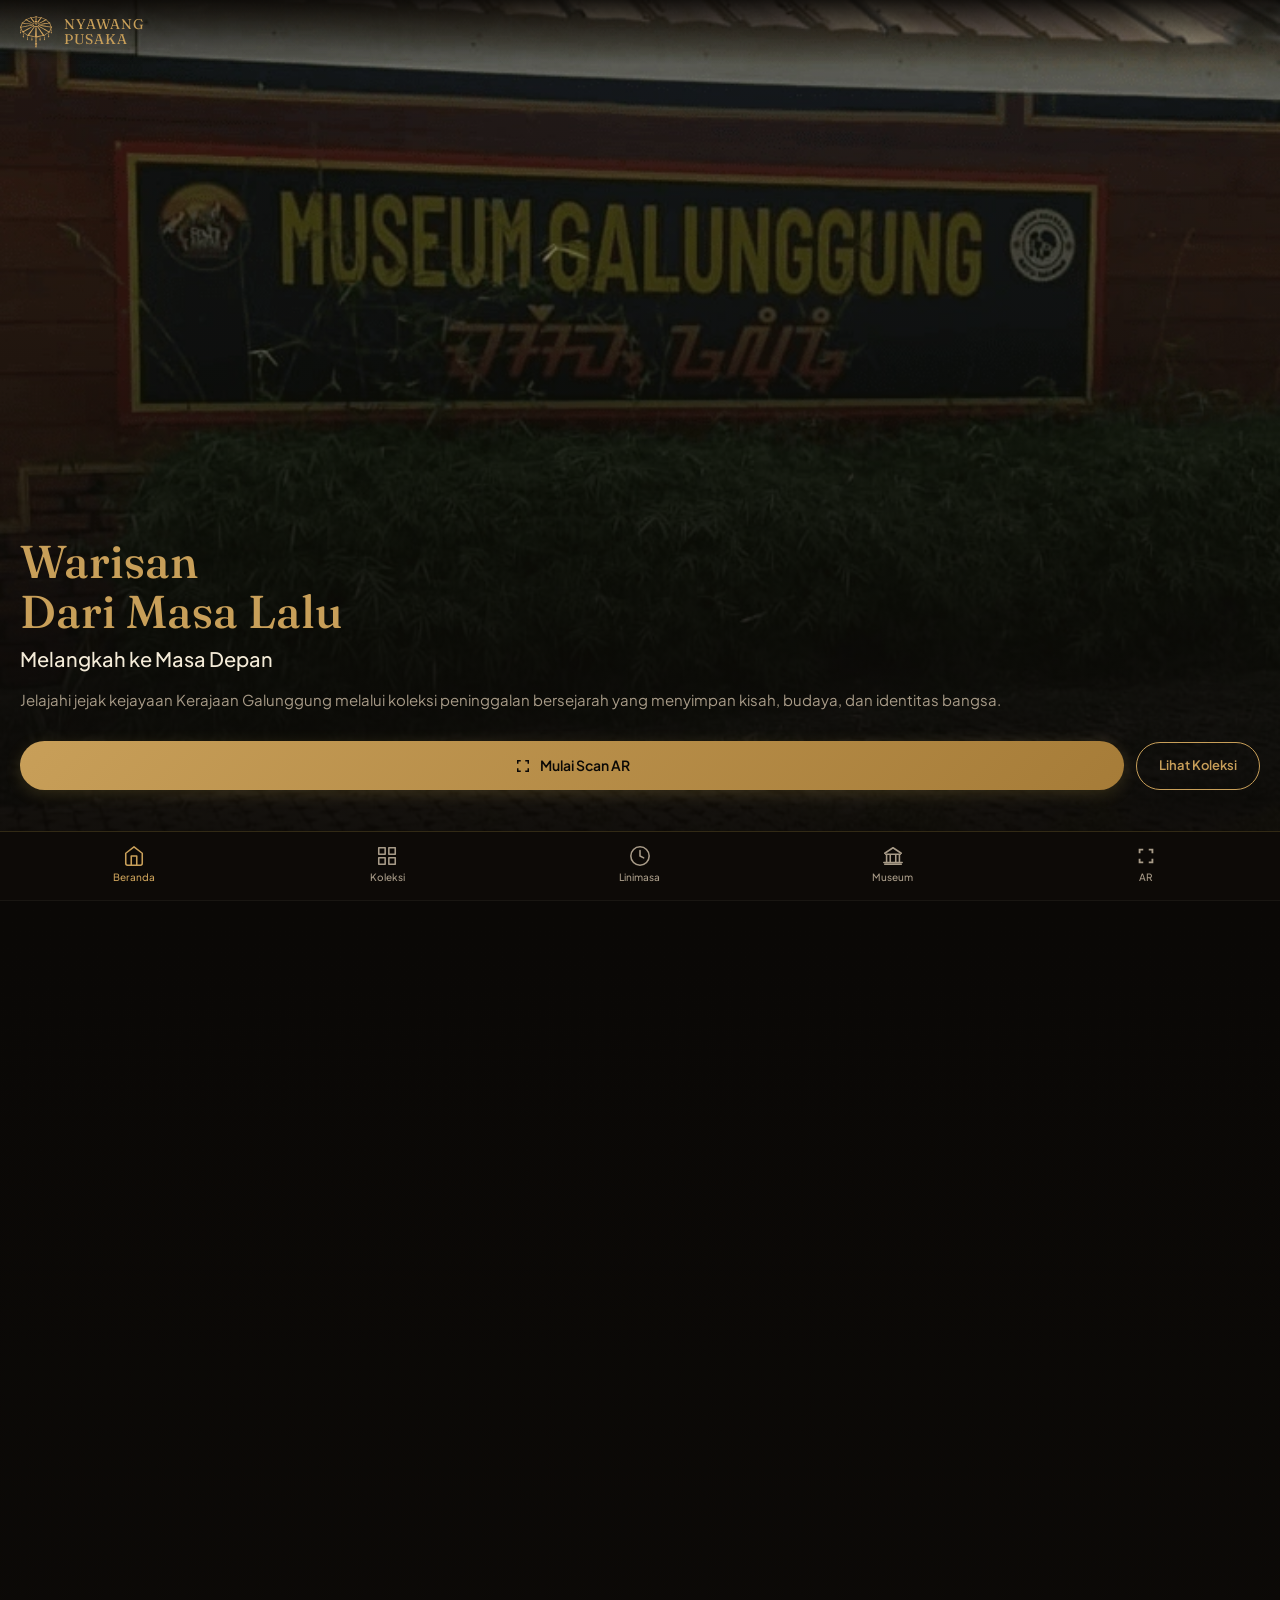
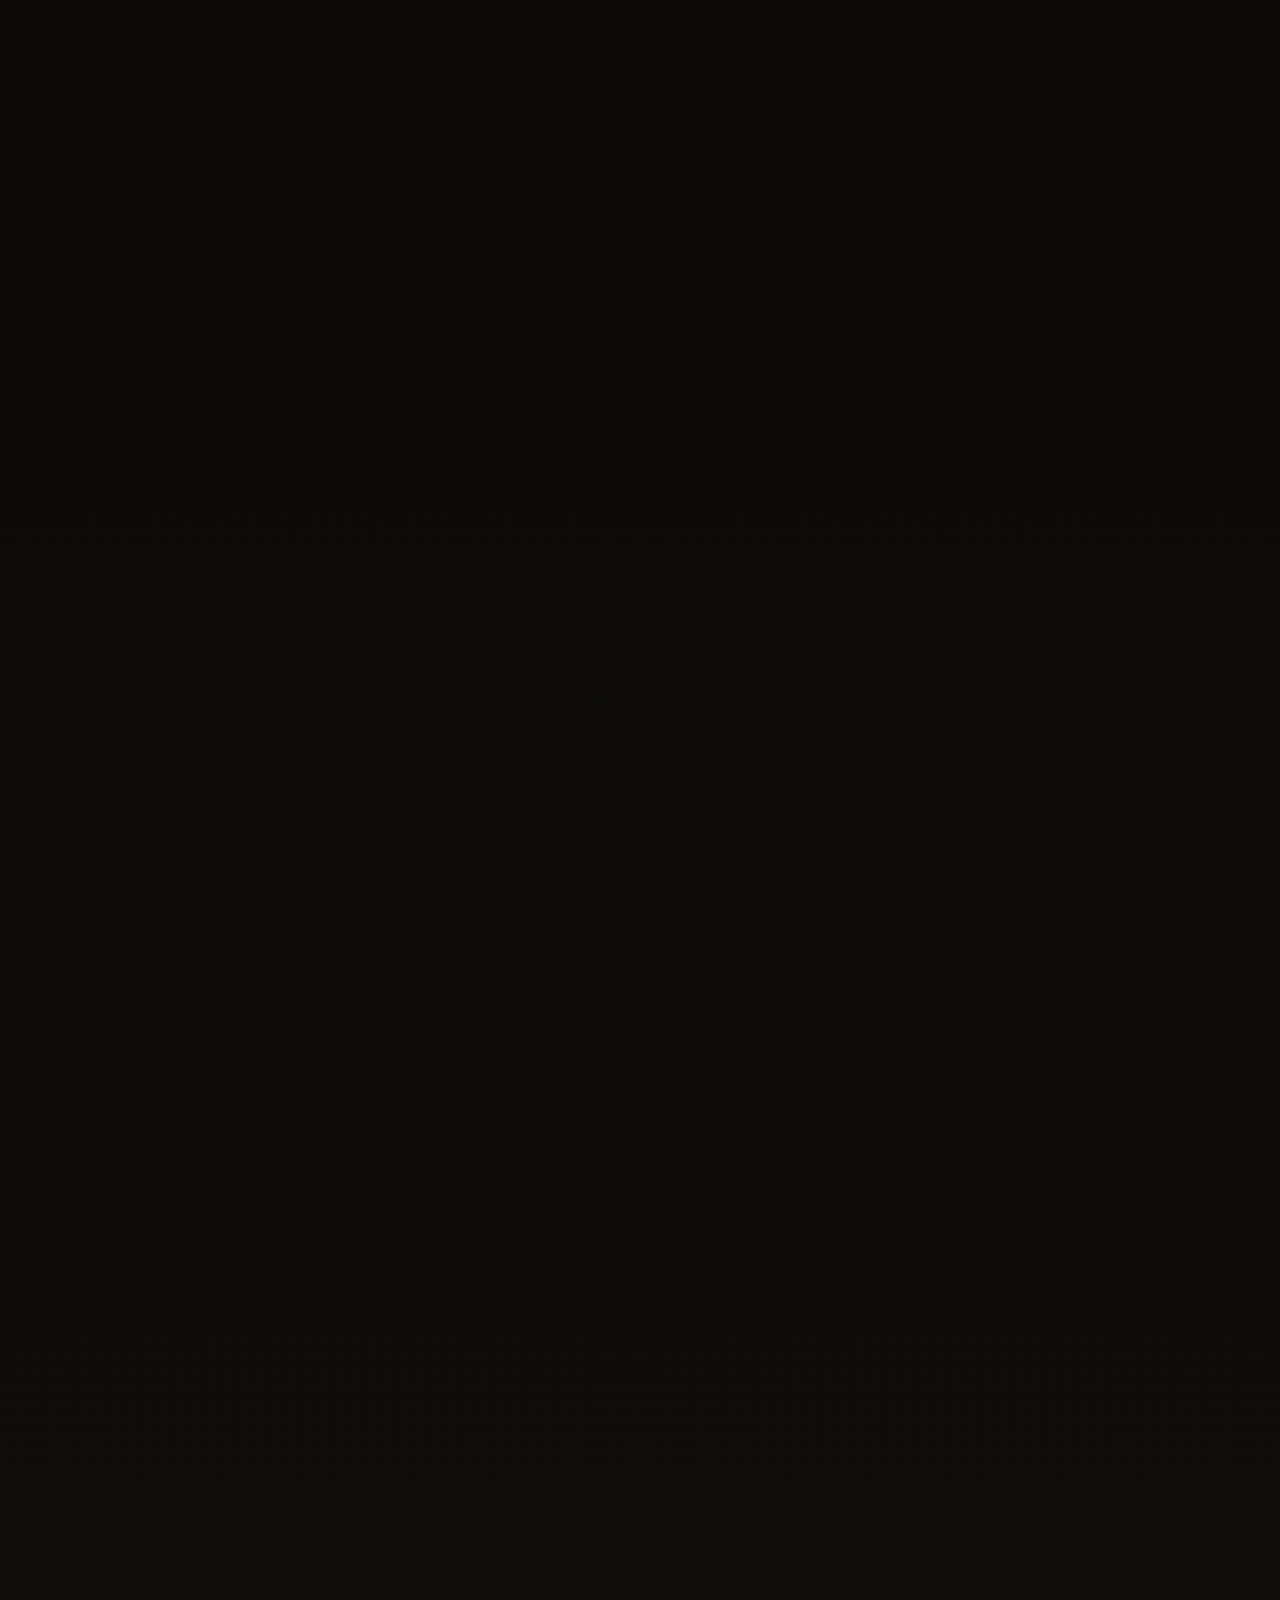
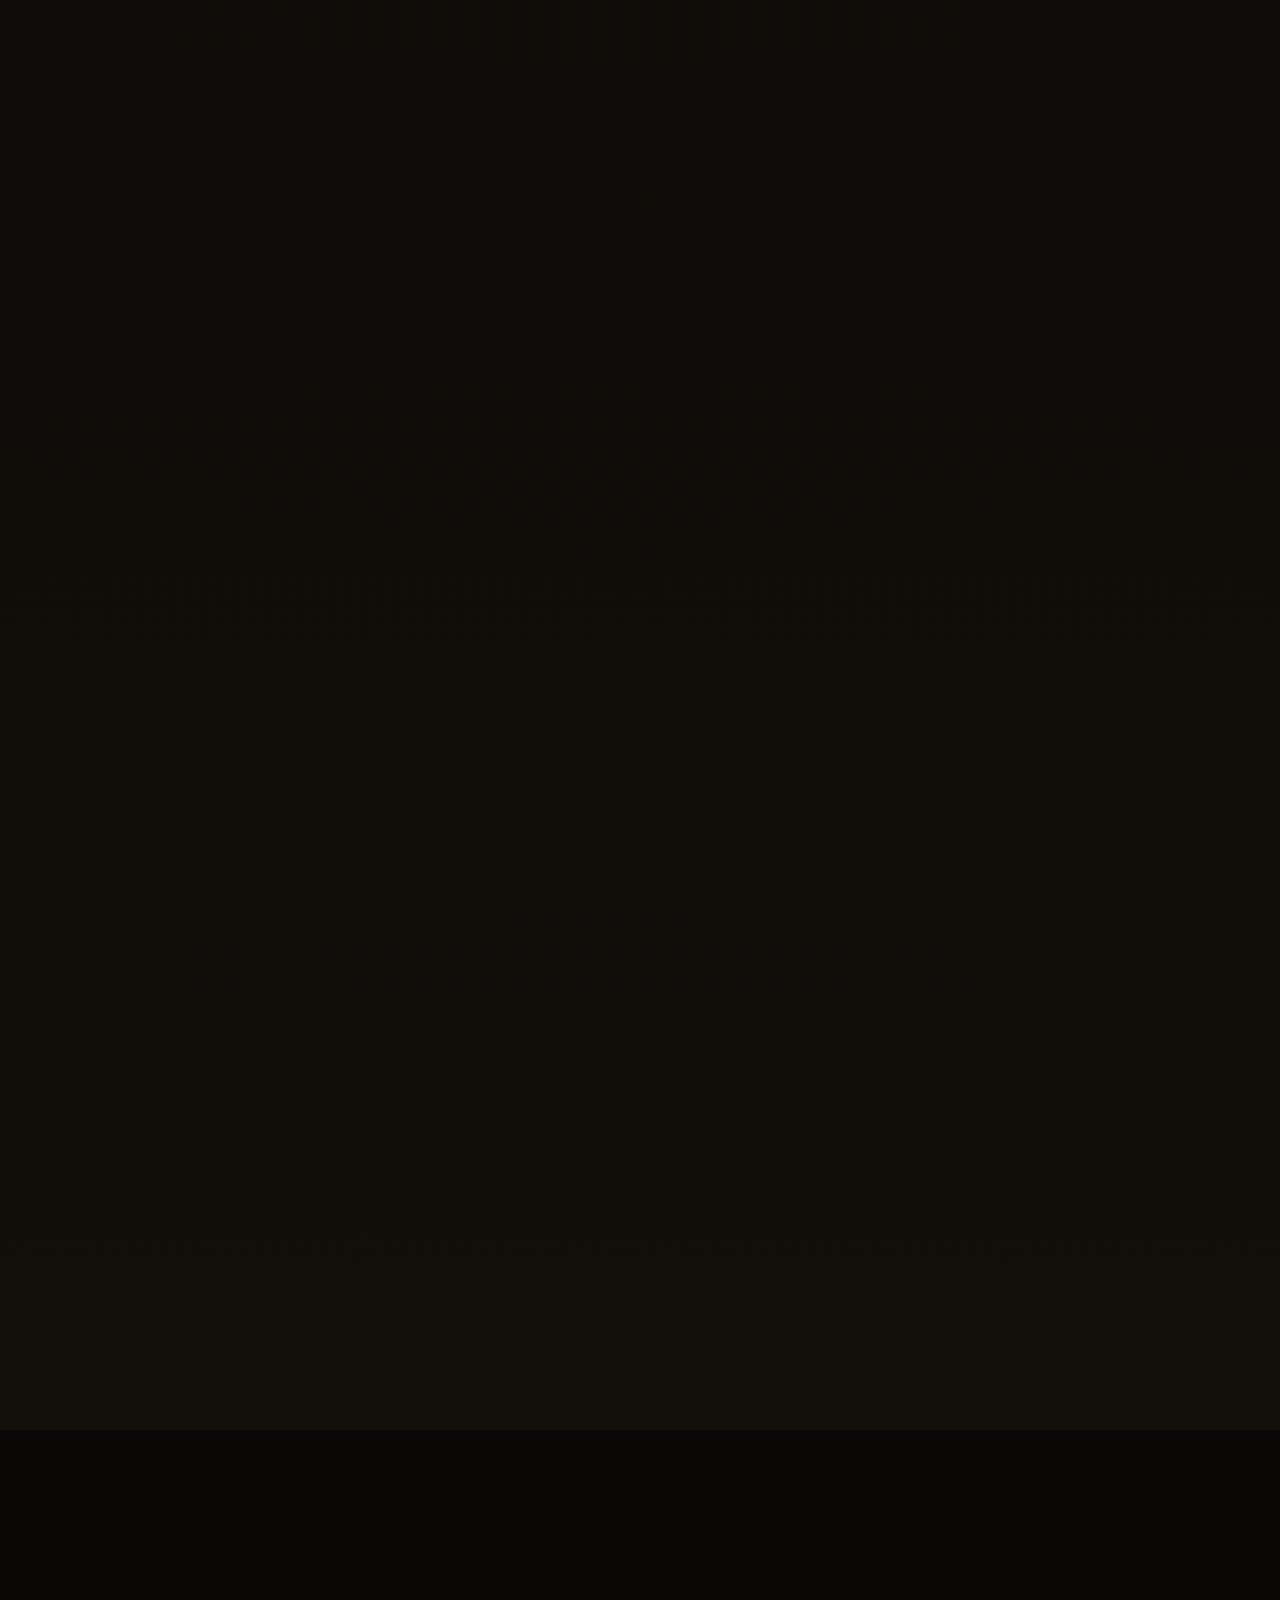
==== commit 9a060c6b: "Update halaman utama" ====
--- a/index.html
+++ b/index.html
@@ -31,7 +31,7 @@
   <!-- 1. HERO SECTION -->
   <section class="hero-section" id="beranda">
     <div class="hero-bg">
-      <img src="assets/images/gambar-depan.png" alt="Hero" fetchpriority="high" decoding="async" onerror="this.src='assets/icons/photo-placeholder.svg'">
+      <img src="assets/images/gambar-depan.webp" alt="Hero" fetchpriority="high" decoding="async" onerror="this.src='assets/icons/photo-placeholder.svg'">
       <div class="hero-overlay"></div>
     </div>
     <div class="hero-content">
@@ -108,7 +108,7 @@
     <div class="ar-cta-wrap">
       <div class="ar-phone-mockup">
         <div class="phone-frame">
-          <img src="assets/images/keris-1.jpg" alt="AR Preview" class="ar-preview-img" loading="lazy" decoding="async" onerror="this.src='assets/icons/photo-placeholder.svg'">
+          <img src="assets/images/keris-1.webp" alt="AR Preview" class="ar-preview-img" loading="lazy" decoding="async" onerror="this.src='assets/icons/photo-placeholder.svg'">
           <div class="ar-scan-overlay">
             <div class="scan-bracket">
               <svg viewBox="0 0 24 24" fill="none" stroke="var(--gold-500)" stroke-width="1.5"><path d="M4 8V4m0 0h4M4 4l5 5m11-1V4m0 0h-4m4 0l-5 5M4 16v4m0 0h4m-4 0l5-5m11 5v-4m0 4h-4m4 0l-5-5"></path></svg>
@@ -807,7 +807,7 @@
       // --- Anatomi 5 Pusaka (Tabs + Hotspots dinamis) ---
       const ANATOMI_DATA = {
         keris: {
-          image: "assets/images/keris-1.jpg",
+          image: "assets/images/keris-1.webp",
           hotspots: [
             { top: "10%",  left: "52%", title: "Wilah (Ujung Bilah)",       desc: "Bagian paling tajam, lambang ketegasan dalam mengambil keputusan." },
             { top: "30%",  left: "48%", title: "Pamor (Corak Besi)",         desc: "Perpaduan nikel meteorit dan besi Tosan Aji sebagai pembawa energi pusaka." },
@@ -817,7 +817,7 @@
           ]
         },
         tombak: {
-          image: "assets/images/tombak-1.jpg",
+          image: "assets/images/tombak-1.webp",
           hotspots: [
             { top: "6%",  left: "52%", title: "Cunduk (Ujung Mata)",     desc: "Puncak paling runcing tombak kebesaran, lambang keberanian prajurit." },
             { top: "18%", left: "46%", title: "Selut (Pengait Gagang)",   desc: "Lekukan di pangkal mata tombak agar bilah tidak lepas dari gagang." },
